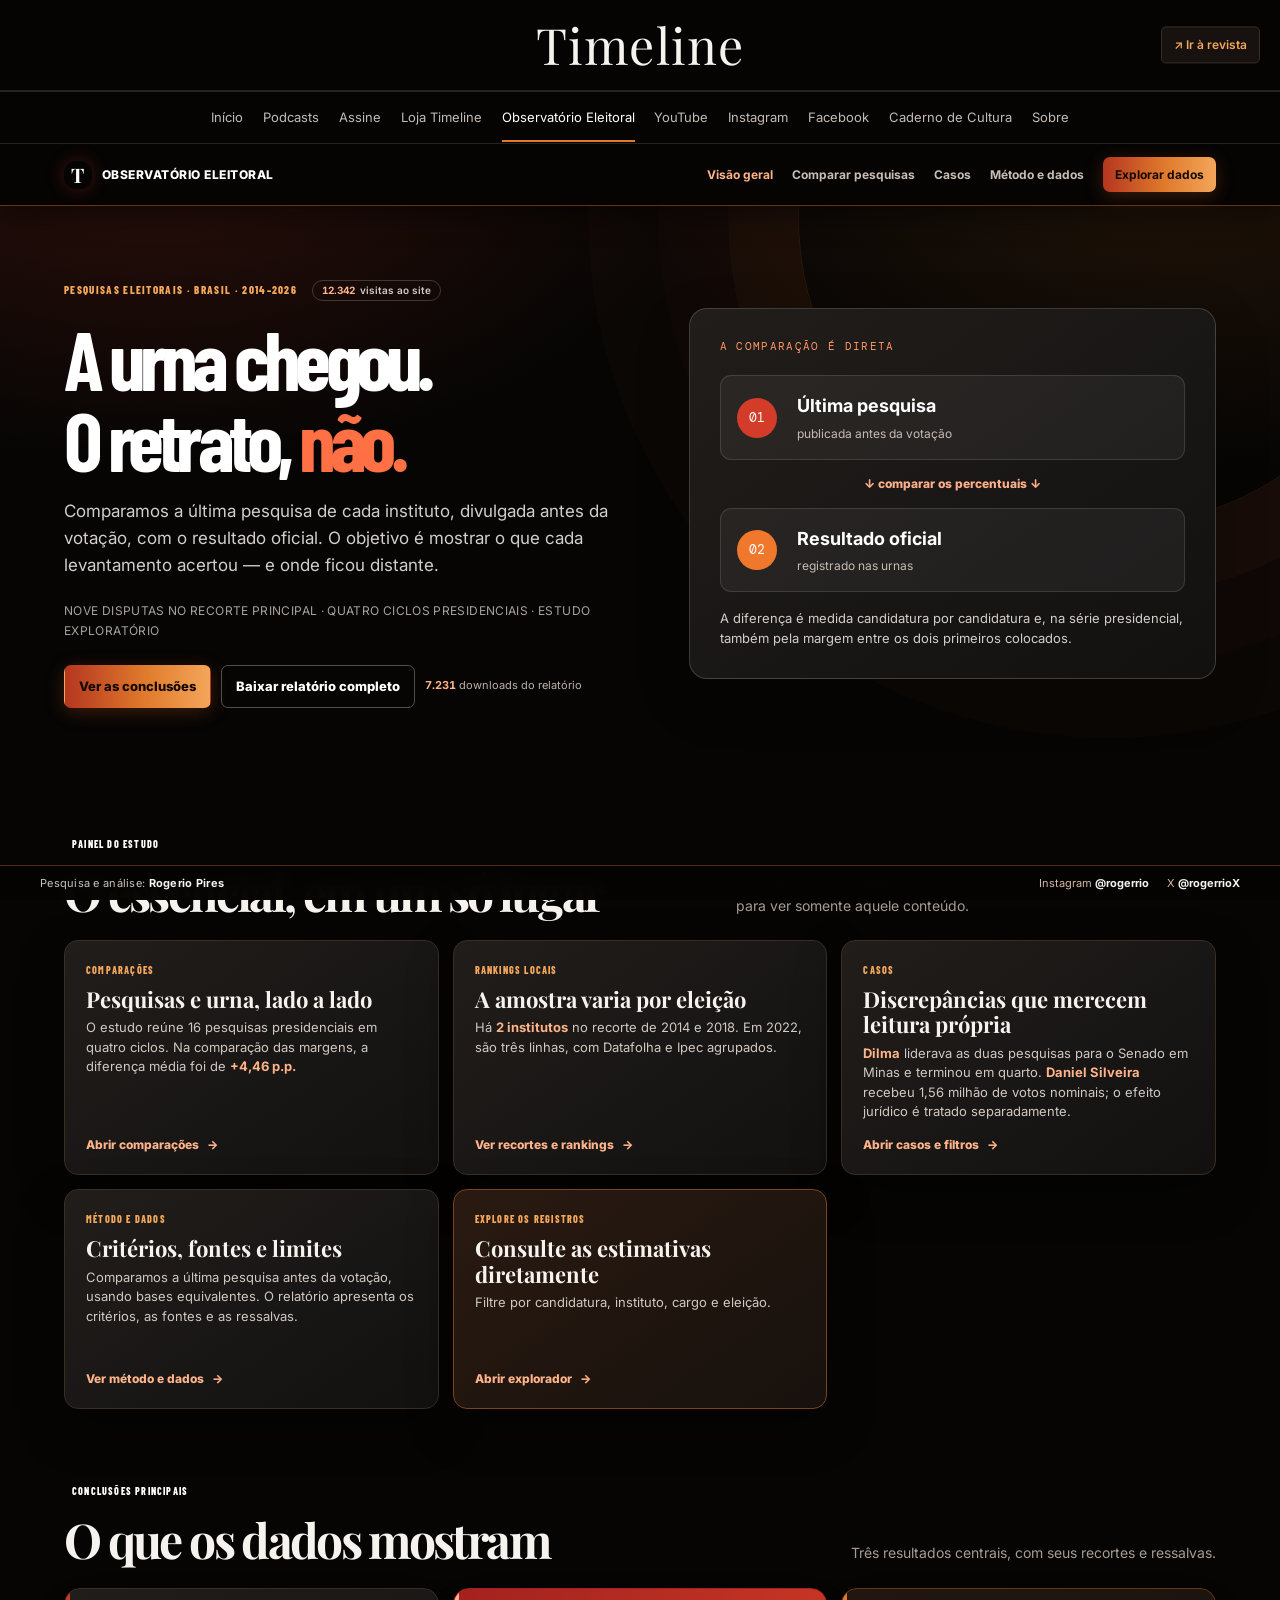
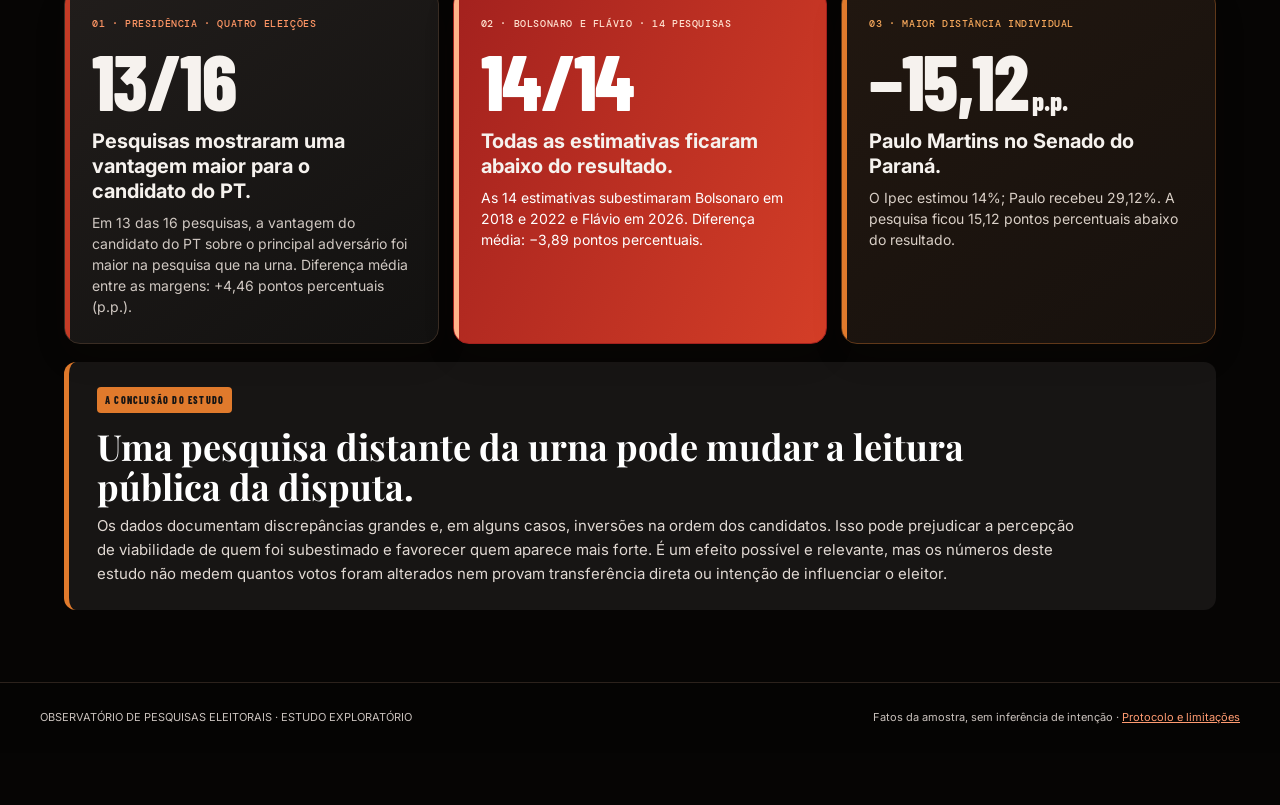
==== docs/index.html @ 10360b6a "Remove case filters and simplify section navigation" ====
<!doctype html>
<html lang="pt-BR">
<head>
<meta charset="utf-8">
<meta name="viewport" content="width=device-width,initial-scale=1">
<meta name="theme-color" content="#111111">
<meta name="description" content="Pesquisas eleitorais comparadas ao resultado das urnas. Análise de erros, diferenças e casos no Brasil, de 2014 a 2026.">
<meta property="og:type" content="website">
<meta property="og:locale" content="pt_BR">
<meta property="og:site_name" content="Revista Timeline · Observatório Eleitoral">
<meta property="og:title" content="Pesquisas &amp; Urnas | Observatório Eleitoral">
<meta property="og:description" content="A urna chegou. O retrato, não. Veja como as pesquisas eleitorais se compararam ao resultado oficial no Brasil.">
<meta property="og:url" content="https://observatorio.revistatimeline.com/?share=timeline20261010">
<meta property="og:image" content="https://observatorio.revistatimeline.com/og-image.png?v=3">
<meta property="og:image:secure_url" content="https://observatorio.revistatimeline.com/og-image.png?v=3">
<meta property="og:image:type" content="image/png">
<meta property="og:image:width" content="1200">
<meta property="og:image:height" content="630">
<meta property="og:image:alt" content="Cartão editorial do Observatório Eleitoral: A urna chegou. O retrato, não. Ilustração de uma urna e gráficos em tons escuros, vermelhos e laranja.">
<meta name="twitter:card" content="summary_large_image">
<meta name="twitter:title" content="Pesquisas &amp; Urnas | Observatório Eleitoral">
<meta name="twitter:description" content="A urna chegou. O retrato, não. Pesquisas eleitorais comparadas ao resultado oficial.">
<meta name="twitter:image" content="https://observatorio.revistatimeline.com/og-image.svg">
<title>Pesquisas & Urnas | Observatório Eleitoral</title>
<link rel="stylesheet" href="site.css?v=filtros-mobile-20261010">
<style>
.nav .nav-tab{appearance:none;border:0;background:transparent;color:#c9bdb4;padding:8px 0;font:700 12px/1.3 Inter,Arial,sans-serif;white-space:nowrap;cursor:pointer}
.nav .nav-tab:hover,.nav .nav-tab:focus-visible,.nav .nav-tab[aria-pressed="true"]{color:#ffb389}
.nav .nav-cta{white-space:nowrap}
.section[hidden],.hero[hidden]{display:none!important}
.overview-grid{display:grid;grid-template-columns:repeat(3,minmax(0,1fr));gap:14px}
.overview-card{display:flex;flex-direction:column;align-items:flex-start;min-height:220px;padding:21px;background:linear-gradient(145deg,#211d1b,#121110);border:1px solid #3a2d24;border-radius:14px;box-shadow:var(--shadow)}
.overview-card h3{margin:9px 0 6px;font:700 22px/1.15 "Playfair Display",Georgia,serif}
.overview-card p{margin:0 0 15px;color:#d0c8c2;font-size:13px;line-height:1.5}
.overview-card p b{color:#ffb389}
.overview-link{display:inline-flex;align-items:center;gap:8px;margin-top:auto;padding:0;border:0;background:none;color:#ffb389;text-decoration:none;font:800 12px/1.4 Inter,Arial,sans-serif;cursor:pointer}
.overview-link:hover,.overview-link:focus-visible{color:#fff;text-decoration:underline}
.overview-card--explorer{border-color:#7c4221;background:linear-gradient(145deg,#2a1a11,#17110d)}
@media(max-width:850px){.overview-grid{grid-template-columns:repeat(2,minmax(0,1fr))}}
@media(max-width:600px){.overview-grid{grid-template-columns:1fr}.overview-card{min-height:0}.nav{max-width:76vw}.nav .nav-tab{font-size:10px}}
</style>
</head>
<body>

<header class="timeline-sitebar" aria-label="Cabeçalho da Revista Timeline">
  <div class="timeline-sitebar__masthead">
    <a class="timeline-sitebar__brand" href="https://www.revistatimeline.com/" aria-label="Revista Timeline, página inicial">Timeline</a>
    <div class="timeline-sitebar__tools">
      <a class="timeline-sitebar__return" href="https://www.revistatimeline.com/" aria-label="Ir ao site da Revista Timeline">↗ Ir à revista</a>
    </div>
  </div>
  <div class="timeline-sitebar__navigation">
    <nav class="timeline-sitebar__links" aria-label="Menu principal da Revista Timeline">
      <a href="https://www.revistatimeline.com/">Início</a>
      <a href="https://www.revistatimeline.com/podcast">Podcasts</a>
      <a href="https://lp.revistatimeline.com/">Assine</a>
      <a href="https://loja.revistatimeline.com/">Loja Timeline</a>
      <a href="https://observatorio.revistatimeline.com/" aria-current="page">Observatório Eleitoral</a>
      <a href="https://www.youtube.com/@conversatimeline" target="_blank" rel="noopener noreferrer">YouTube</a>
      <a href="https://www.instagram.com/_revistatimeline/" target="_blank" rel="noopener noreferrer">Instagram</a>
      <a href="https://www.facebook.com/profile.php?id=61572807617119" target="_blank" rel="noopener noreferrer">Facebook</a>
      <a href="https://www.revistatimeline.com/s/caderno-de-cultura">Caderno de Cultura</a>
      <a href="https://www.revistatimeline.com/about">Sobre</a>
    </nav>
  </div>
</header>

<header class="top"><div class="topin"><a class="brand" href="index.html" style="color:white;text-decoration:none"><span class="brandmark">O</span> OBSERVATÓRIO ELEITORAL</a><nav class="nav" aria-label="Áreas do Observatório"><button class="nav-tab" type="button" data-view-target="overview" aria-pressed="true">Visão geral</button><button class="nav-tab" type="button" data-view-target="comparison" aria-pressed="false">Comparar pesquisas</button><button class="nav-tab" type="button" data-view-target="cases" aria-pressed="false">Casos</button><button class="nav-tab" type="button" data-view-target="method" aria-pressed="false">Método e dados</button><a class="nav-cta" href="explorador.html">Explorar dados</a></nav></div></header>
<section class="hero"><div class="hero-in"><div><div class="eyebrow">Pesquisas eleitorais · Brasil · 2014–2026 <span class="team-visits"><b data-live-counter="visits">12.342</b> visitas ao site</span></div><h1>A urna chegou.<br>O retrato, <em>não.</em></h1><p class="hero-copy">Comparamos a última pesquisa de cada instituto, divulgada antes da votação, com o resultado oficial. O objetivo é mostrar o que cada levantamento acertou — e onde ficou distante.</p><p class="hero-meta">NOVE DISPUTAS NO RECORTE PRINCIPAL · QUATRO CICLOS PRESIDENCIAIS · ESTUDO EXPLORATÓRIO</p><div class="hero-actions"><a class="btn primary" href="#conclusoes">Ver as conclusões</a><a class="btn" href="relatorio-final.pdf?v=e50d43aa" download>Baixar relatório completo</a><span class="team-downloads"><b data-live-counter="downloads">7.231</b> downloads do relatório</span></div></div><aside class="hero-flow" aria-label="O que o estudo compara"><div class="flow-title">A comparação é direta</div><div class="flow-step"><span>01</span><div><b>Última pesquisa</b><small>publicada antes da votação</small></div></div><div class="flow-connector">↓ comparar os percentuais ↓</div><div class="flow-step result"><span>02</span><div><b>Resultado oficial</b><small>registrado nas urnas</small></div></div><p>A diferença é medida candidatura por candidatura e, na série presidencial, também pela margem entre os dois primeiros colocados.</p></aside></div></section>

<main class="wrap">
<section class="section overview-snapshot" id="overview-snapshot">
<div class="section-head"><div><span class="section-number">Painel do estudo</span><h2>O essencial, em um só lugar</h2></div><p>Um resumo dos achados e dos outros blocos. Escolha uma área no menu para ver somente aquele conteúdo.</p></div>
<div class="overview-grid">
<article class="overview-card"><span class="case-label">Comparações</span><h3>Pesquisas e urna, lado a lado</h3><p>O estudo reúne 16 pesquisas presidenciais em quatro ciclos. Na comparação das margens, a diferença média foi de <b>+4,46 p.p.</b></p><button class="overview-link" type="button" data-view-target="comparison">Abrir comparações <span aria-hidden="true">→</span></button></article>
<article class="overview-card"><span class="case-label">Rankings locais</span><h3>A amostra varia por eleição</h3><p>Há <b>2 institutos</b> no recorte de 2014 e 2018. Em 2022, são três linhas, com Datafolha e Ipec agrupados.</p><button class="overview-link" type="button" data-view-target="comparison">Ver recortes e rankings <span aria-hidden="true">→</span></button></article>
<article class="overview-card"><span class="case-label">Casos</span><h3>Discrepâncias que merecem leitura própria</h3><p><b>Dilma</b> liderava as duas pesquisas para o Senado em Minas e terminou em quarto. <b>Daniel Silveira</b> recebeu 1,56 milhão de votos nominais; o efeito jurídico é tratado separadamente.</p><button class="overview-link" type="button" data-view-target="cases">Abrir casos e filtros <span aria-hidden="true">→</span></button></article>
<article class="overview-card"><span class="case-label">Método e dados</span><h3>Critérios, fontes e limites</h3><p>Comparamos a última pesquisa antes da votação, usando bases equivalentes. O relatório apresenta os critérios, as fontes e as ressalvas.</p><button class="overview-link" type="button" data-view-target="method">Ver método e dados <span aria-hidden="true">→</span></button></article>
<article class="overview-card overview-card--explorer"><span class="case-label">Explore os registros</span><h3>Consulte as estimativas diretamente</h3><p>Filtre por candidatura, instituto, cargo e eleição.</p><a class="overview-link" href="explorador.html">Abrir explorador <span aria-hidden="true">→</span></a></article>
</div></section>
<section class="section" id="conclusoes"><div class="section-head"><div><span class="section-number">Conclusões principais</span><h2 id="conclusoes-titulo">O que os dados mostram</h2></div><p>Três resultados centrais, com seus recortes e ressalvas.</p></div>
<div class="claim-grid results-grid"><article class="claim dark"><span class="tag">01 · Presidência · quatro eleições</span><div class="stat">13/16</div><h3>Pesquisas mostraram uma vantagem maior para o candidato do PT.</h3><p>Em 13 das 16 pesquisas, a vantagem do candidato do PT sobre o principal adversário foi maior na pesquisa que na urna. Diferença média entre as margens: +4,46 pontos percentuais (p.p.).</p></article><article class="claim red"><span class="tag">02 · Bolsonaro e Flávio · 14 pesquisas</span><div class="stat">14/14</div><h3>Todas as estimativas ficaram abaixo do resultado.</h3><p>As 14 estimativas subestimaram Bolsonaro em 2018 e 2022 e Flávio em 2026. Diferença média: −3,89 pontos percentuais.</p></article><article class="claim orange"><span class="tag">03 · Maior distância individual</span><div class="stat">−15,12<span class="unit"> p.p.</span></div><h3>Paulo Martins no Senado do Paraná.</h3><p>O Ipec estimou 14%; Paulo recebeu 29,12%. A pesquisa ficou 15,12 pontos percentuais abaixo do resultado.</p></article></div><div class="conclusion-brief"><span class="section-number">A conclusão do estudo</span><h3>Uma pesquisa distante da urna pode mudar a leitura pública da disputa.</h3><p>Os dados documentam discrepâncias grandes e, em alguns casos, inversões na ordem dos candidatos. Isso pode prejudicar a percepção de viabilidade de quem foi subestimado e favorecer quem aparece mais forte. É um efeito possível e relevante, mas os números deste estudo não medem quantos votos foram alterados nem provam transferência direta ou intenção de influenciar o eleitor.</p></div></section>

<section class="section" id="comparar"><div class="section-head"><div><span class="section-number">01 · Comparar pesquisas · Presidência</span><h2>O erro na margem teve direção.</h2></div><p>Para cada instituto, comparamos a margem prevista entre os dois candidatos mais votados na eleição com a margem oficial. Resultado positivo: a pesquisa mostrou uma vantagem maior para o candidato do PT — ou uma desvantagem menor — do que a urna registrou.</p></div><p class="lead-note">Cada observação é uma pesquisa de um instituto comparada ao resultado oficial. Na série presidencial, medimos a margem entre os dois candidatos que terminaram em primeiro e segundo lugar. São 16 pesquisas em quatro eleições — não 16 eleições. O cálculo não resume o desempenho para os demais candidatos.</p>
<div class="chart-grid"><article class="panel"><h3>Erro da margem por instituto</h3><p>13 barras à direita de zero: margem mais favorável ao PT. Três à esquerda: mais favorável ao adversário.</p><div class="chart-controls" role="group" aria-label="Filtrar gráfico presidencial por eleição"><button class="chip" data-cycle="all" aria-pressed="true">Todos os ciclos</button><button class="chip" data-cycle="2014" aria-pressed="false">2014</button><button class="chip" data-cycle="2018" aria-pressed="false">2018</button><button class="chip" data-cycle="2022" aria-pressed="false">2022</button><button class="chip" data-cycle="2026" aria-pressed="false">2026</button></div><div id="margin-chart" class="margin-chart" role="img" aria-label="Erro da margem presidencial por instituto, em pontos percentuais"></div><div class="chart-legend"><span><i class="legend-dot"></i> margem mais favorável ao PT que a urna</span><span><i class="legend-dot orange"></i> margem mais favorável ao adversário</span></div><p class="chart-foot">Média geral: +4,46 p.p. · 13 casos pró-PT: +5,74 p.p. · 3 casos pró-adversário: −1,10 p.p. Fonte: tabela presidencial do relatório.</p></article>
<article class="panel dark"><span class="case-label">A outra medida · erro do principal adversário</span><h3 style="font-size:27px;margin-top:8px">A subestimação aparece nos quatro ciclos.</h3><p>O valor negativo indica que a estimativa ficou abaixo do resultado. A série inclui Aécio em 2014, Bolsonaro em 2018 e 2022 e Flávio em 2026.</p><div class="cycle-bars"><div class="cycle"><span>2014</span><div class="cycle-track"><div class="cycle-fill" style="--w:100%"></div></div><b>−7,05</b></div><div class="cycle"><span>2018</span><div class="cycle-track"><div class="cycle-fill" style="--w:78%"></div></div><b>−5,53</b></div><div class="cycle"><span>2022</span><div class="cycle-track"><div class="cycle-fill" style="--w:74%"></div></div><b>−5,18</b></div><div class="cycle"><span>2026</span><div class="cycle-track"><div class="cycle-fill" style="--w:40%"></div></div><b>−2,83</b></div></div><p class="chart-foot">16/16 estimativas abaixo da urna · média −4,28 p.p. Para Bolsonaro e Flávio, isoladamente: 14/14 · média −3,89 p.p.</p></article></div>

<div class="two-col" style="margin-top:16px"><article class="panel"><span class="case-label">Instituto · quatro ciclos</span><h3>Datafolha teve a maior subestimação do adversário em 4 de 4 ciclos.</h3><p>Comparação dentro de cada eleição. Não é uma classificação geral de precisão.</p><div class="cycle-bars"><div class="cycle"><span>2014</span><div class="cycle-track"><div class="cycle-fill" style="--w:100%"></div></div><b>−7,55</b></div><div class="cycle"><span>2018</span><div class="cycle-track"><div class="cycle-fill" style="--w:80%"></div></div><b>−6,03</b></div><div class="cycle"><span>2022</span><div class="cycle-track"><div class="cycle-fill" style="--w:95%"></div></div><b>−7,20</b></div><div class="cycle"><span>2026</span><div class="cycle-track"><div class="cycle-fill" style="--w:67%"></div></div><b>−5,03</b></div></div><p class="chart-foot">Erro médio do Datafolha: −6,45 p.p. nos quatro ciclos documentados.</p></article><article class="panel"><span class="case-label">O que a média esconde</span><h3>O erro médio do PT ficou perto de zero. Isso não significa ausência de padrão.</h3><p>Foram +0,18 p.p. em 16 estimativas, mas os sinais variaram por ciclo: em 2014, pesquisas superestimaram Dilma; em 2018, subestimaram Haddad; em 2022 superestimaram Lula; em 2026 houve erros nos dois sentidos.</p><div class="callout"><b>Leitura correta:</b> média próxima de zero pode esconder erros opostos que se anulam. Por isso, o site mostra direção e magnitude por ciclo e instituto.</div></article></div></section>

<section class="section" id="rankings"><div class="section-head"><div><span class="section-number">02 · Comparações locais</span><h2>Rankings por disputa</h2></div><p>Leia os resultados dentro de cada eleição, com o tamanho e os limites de cada amostra à vista.</p></div><div class="rank-definition"><strong>Como ler os números</strong><p><b>MAE</b> é a sigla em inglês para “erro absoluto médio”: a média das distâncias entre o percentual estimado e o resultado, sem considerar se ficou acima ou abaixo. <b>p.p.</b> significa pontos percentuais: de 40% para 45% são 5 p.p. Quanto menor o MAE, mais perto da urna ficaram, em média, as estimativas dos candidatos indicados.<br><br><b>Limite da amostra:</b> os quadros mostram 2 institutos em 2014 e 2018. Em 2022, aparecem 3 linhas, mas uma agrupa Datafolha e Ipec. O recorte não necessariamente inclui todos os institutos que publicaram pesquisas. Por isso, os valores ficam lado a lado, sem declarar um instituto como o mais preciso da eleição.</p></div><div class="claim-grid"><article class="panel"><span class="case-label">Presidência · 2014</span><h3>Resultados do recorte · 2 institutos</h3><div class="ranking partial"><div class="rankline"><b>Datafolha</b><span class="track"><span class="fill" style="--w:91%"></span></span><span class="val">4,980</span></div><div class="rankline"><b>Ibope</b><span class="track"><span class="fill" style="--w:100%"></span></span><span class="val">5,480</span></div></div><p class="rank-note">Erro absoluto médio dos percentuais dos dois candidatos mais votados · p.p.</p></article><article class="panel"><span class="case-label">Presidência · 2018</span><h3>Resultados do recorte · 2 institutos</h3><div class="ranking partial"><div class="rankline"><b>Datafolha</b><span class="track"><span class="fill" style="--w:100%"></span></span><span class="val">5,155</span></div><div class="rankline"><b>Ibope</b><span class="track"><span class="fill" style="--w:90%"></span></span><span class="val">4,655</span></div></div><p class="rank-note">Erro absoluto médio dos percentuais dos dois candidatos mais votados · p.p.</p></article><article class="panel"><span class="case-label">Presidência · 2022</span><h3>Resultados do recorte · 3 linhas exibidas*</h3><div class="ranking partial"><div class="rankline"><b>AtlasIntel</b><span class="track"><span class="fill" style="--w:45%"></span></span><span class="val">1,985</span></div><div class="rankline"><b>Datafolha / Ipec</b><span class="track"><span class="fill" style="--w:100%"></span></span><span class="val">4,385</span></div><div class="rankline"><b>Quaest</b><span class="track"><span class="fill" style="--w:66%"></span></span><span class="val">2,885</span></div></div><p class="rank-note">Erro absoluto médio dos percentuais dos dois candidatos mais votados · p.p.</p></article><article class="panel"><span class="case-label">Presidência · 2026</span><h3>Menor erro absoluto médio: Palver e Gerp</h3><div class="ranking"><div class="rankline"><span class="pos">1</span><b>Palver / Gerp</b><span class="track"><span class="fill" style="--w:29%"></span></span><span class="val">1,095</span></div><div class="rankline"><span class="pos">3</span><b>Quaest</b><span class="track"><span class="fill" style="--w:38%"></span></span><span class="val">1,435</span></div><div class="rankline"><span class="pos">4</span><b>PoderData/Aya</b><span class="track"><span class="fill" style="--w:55%"></span></span><span class="val">2,095</span></div><div class="rankline"><span class="pos">5</span><b>AtlasIntel/Bloomberg</b><span class="track"><span class="fill" style="--w:63%"></span></span><span class="val">2,385</span></div><div class="rankline"><span class="pos">6</span><b>Datafolha</b><span class="track"><span class="fill" style="--w:69%"></span></span><span class="val">2,595</span></div><div class="rankline"><span class="pos">7</span><b>Futura</b><span class="track"><span class="fill" style="--w:83%"></span></span><span class="val">3,145</span></div><div class="rankline"><span class="pos">8</span><b>CNT/MDA</b><span class="track"><span class="fill" style="--w:100%"></span></span><span class="val">3,785</span></div></div><p class="rank-note">Palver e Gerp empatam no 1º lugar · comparação parcial dos percentuais de Lula e Flávio.</p></article><article class="panel"><span class="case-label">Senado · Paraná · 2022 · 10 nomes</span><h3>Veritá mais próximo; Ipec mais distante.</h3><div class="ranking"><div class="rankline"><span class="pos">1</span><b>Veritá</b><span class="track"><span class="fill" style="--w:34%"></span></span><span class="val">1,506</span></div><div class="rankline"><span class="pos">2</span><b>Ipec</b><span class="track"><span class="fill" style="--w:100%"></span></span><span class="val">4,403</span></div></div><p class="rank-note">Erro absoluto médio nas dez candidaturas · p.p.</p></article><article class="panel"><span class="case-label">Governo RJ · 2026 · candidatos Paes e Ruas</span><h3>Veritá mais próximo neste recorte.</h3><div class="ranking"><div class="rankline"><span class="pos">1</span><b>Veritá</b><span class="track"><span class="fill" style="--w:27%"></span></span><span class="val">2,655</span></div><div class="rankline"><span class="pos">2</span><b>Datafolha</b><span class="track"><span class="fill" style="--w:72%"></span></span><span class="val">7,255</span></div><div class="rankline"><span class="pos">3</span><b>AtlasIntel</b><span class="track"><span class="fill" style="--w:77%"></span></span><span class="val">7,655</span></div><div class="rankline"><span class="pos">4</span><b>Quaest / Gerp</b><span class="track"><span class="fill" style="--w:78%"></span></span><span class="val">7,755</span></div><div class="rankline"><span class="pos">6</span><b>Prefab</b><span class="track"><span class="fill" style="--w:82%"></span></span><span class="val">8,155</span></div><div class="rankline"><span class="pos">7</span><b>Paraná Pesquisas</b><span class="track"><span class="fill" style="--w:100%"></span></span><span class="val">10,005</span></div></div><p class="rank-note">Erros médios absolutos, em p.p. · totalização provisória na data de corte.</p></article></div><div class="guardrail"><strong>Sem pódio nacional.</strong><p>O erro médio dos percentuais de dois candidatos na Presidência não pode ser comparado diretamente ao cálculo feito para três candidatos numa prefeitura ou dez no Senado. Os extremos mudam conforme o cargo e a disputa; uma única pesquisa no Governo do Paraná não forma ranking.</p></div></section>


<section class="section" id="casos"><div class="section-head"><div><span class="section-number">03 · Casos em destaque</span><h2>Onde a pesquisa desenhou outra disputa.</h2></div><p>Casos destacados por tamanho do erro ou por divergência na ordem dos candidatos. As comparações permanecem locais a cada disputa.</p></div>
<div class="case-grid"><article class="case-card dark"><span class="case-label">Senado · Paraná · 2022</span><h3>O Ipec colocou Álvaro Dias na frente. A urna colocou Sergio Moro.</h3><p>Estimativas de votos válidos comparadas ao resultado oficial. A diferença de Paulo Martins é a maior subestimação individual destacada na amostra.</p><div class="duel"><div class="duel-row"><span class="duel-name">Álvaro Dias</span><span class="duel-val"><small>Ipec 41%</small><span class="duel-track"><span class="duel-fill" style="--w:91%"></span></span></span><span class="duel-val"><small>Urna 23,94%</small><span class="duel-track"><span class="duel-fill orange" style="--w:53%"></span></span></span></div><div class="duel-row"><span class="duel-name">Sergio Moro</span><span class="duel-val"><small>Ipec 35%</small><span class="duel-track"><span class="duel-fill" style="--w:78%"></span></span></span><span class="duel-val"><small>Urna 33,50%</small><span class="duel-track"><span class="duel-fill orange" style="--w:74%"></span></span></span></div><div class="duel-row"><span class="duel-name">Paulo Martins</span><span class="duel-val"><small>Ipec 14%</small><span class="duel-track"><span class="duel-fill" style="--w:31%"></span></span></span><span class="duel-val"><small>Urna 29,12%</small><span class="duel-track"><span class="duel-fill orange" style="--w:65%"></span></span></span></div></div><p><b>Ipec:</b> erro médio absoluto de 4,403 p.p. nas dez candidaturas. <b>Veritá:</b> 1,506 p.p. Neste caso completo, a distância média do Ipec foi 2,92 vezes a do Veritá.</p></article>
<article class="case-card"><span class="case-label">Governo · Rio de Janeiro · 2026 · provisório</span><h3>Seis de sete pesquisas comparáveis puseram Paes à frente. A totalização consultada mostrou Ruas 6,51 p.p. à frente.</h3><p>Nas sete pesquisas diretas, Paes foi superestimado em média 3,87 p.p.; Ruas foi subestimado em 10,77 p.p.</p><div class="claim-grid" style="grid-template-columns:1fr 1fr;gap:8px;margin:14px 0"><div class="claim" style="box-shadow:none;padding:12px"><div class="stat" style="font-size:32px">6/7</div><p>Paes numericamente à frente</p></div><div class="claim orange" style="box-shadow:none;padding:12px"><div class="stat" style="font-size:32px">+6,51</div><p>Ruas sobre Paes na totalização</p></div></div><div class="result-line orange"><span>Douglas Ruas</span><span class="rbar"><span class="rfill" style="--w:89%"></span></span><b>49,27%</b></div><div class="result-line"><span>Eduardo Paes</span><span class="rbar"><span class="rfill" style="--w:78%"></span></span><b>42,76%</b></div><p class="chart-foot">Corte em 7/10/2026. Anthony Garotinho tinha votos sub judice; o resultado e a conclusão são provisórios. O Veritá foi o único a colocar Ruas à frente, por 1,2 p.p., diferença dentro da margem declarada de ±2,5 p.p.</p></article>
<article class="case-card"><span class="case-label">Governo · Paraná · 2022</span><h3>O Ipec reduziu em 10,41 p.p. a vantagem de Ratinho Junior.</h3><p>A pesquisa estimou Ratinho em 62% e Requião em 29%. A urna registrou 69,64% e 26,23%. O erro do par foi 5,205 p.p.</p><div class="duel"><div class="duel-row"><span class="duel-name">Ratinho Jr.</span><span class="duel-val"><small>Ipec 62%</small><span class="duel-track"><span class="duel-fill" style="--w:89%"></span></span></span><span class="duel-val"><small>Urna 69,64%</small><span class="duel-track"><span class="duel-fill orange" style="--w:100%"></span></span></span></div><div class="duel-row"><span class="duel-name">Requião</span><span class="duel-val"><small>Ipec 29%</small><span class="duel-track"><span class="duel-fill" style="--w:42%"></span></span></span><span class="duel-val"><small>Urna 26,23%</small><span class="duel-track"><span class="duel-fill orange" style="--w:38%"></span></span></span></div></div><p class="chart-foot">Erro de Ratinho: −7,64 p.p. · erro de Requião: +2,77 p.p. · margem declarada: ±3 p.p.</p></article>
<article class="case-card"><span class="case-label">Prefeituras · São Paulo e Rio · 2024</span><h3>Quaest foi a mais próxima do trio nas duas capitais.</h3><p>A distância média considera os erros das três candidaturas mais votadas em cada disputa. A amostra tem apenas duas cidades e não cria um ranking nacional.</p><div class="result-line"><span>SP · Quaest</span><span class="rbar"><span class="rfill" style="--w:18%"></span></span><b>0,897</b></div><div class="result-line"><span>SP · Datafolha</span><span class="rbar"><span class="rfill" style="--w:39%"></span></span><b>1,897</b></div><div class="result-line orange"><span>SP · AtlasIntel</span><span class="rbar"><span class="rfill" style="--w:100%"></span></span><b>4,857</b></div><div class="spacer"></div><div class="result-line"><span>Rio · Quaest</span><span class="rbar"><span class="rfill" style="--w:29%"></span></span><b>1,380</b></div><div class="result-line"><span>Rio · Datafolha</span><span class="rbar"><span class="rfill" style="--w:72%"></span></span><b>3,380</b></div><div class="result-line orange"><span>Rio · AtlasIntel</span><span class="rbar"><span class="rfill" style="--w:100%"></span></span><b>4,687</b></div><p class="chart-foot">Valores em p.p. Quanto menor o erro médio absoluto, mais próximas ficaram as estimativas, neste recorte e conjunto de candidatos.</p></article></div></section>

<section class="section" id="casos-especiais"><div class="section-head"><div><span class="section-number">04 · Casos especiais</span><h2>O que a pesquisa deixou de mostrar</h2></div><p>Casos que merecem leitura própria, sem misturá-los às médias e aos rankings gerais.</p></div>
<p class="lead-note">Oito casos que merecem leitura própria, fora das médias e dos rankings gerais. A discrepância é observável; seu efeito sobre o resultado exige análise específica.</p>
<div class="case-groups"><div class="case-group"><h3>Governo e prefeituras</h3><div class="case-grid" id="government-cases"></div></div><div class="case-group"><h3>Senado</h3><div class="case-grid" id="senate-cases"></div></div></div><div class="case-grid" id="special-case-source">
<article class="case-card dark"><span class="case-label">Governo · Minas Gerais · 2018</span><h3>Zema saiu de terceiro lugar nas pesquisas para primeiro na urna.</h3><p>Na véspera, o Datafolha estimou Zema em <b>24%</b> dos votos válidos, atrás de Anastasia e Pimentel. Ele terminou o primeiro turno com <b>42,73%</b>, em primeiro lugar. Diferença: <b>+18,73 p.p.</b></p><p class="chart-foot">Fontes: <a href="https://www1.folha.uol.com.br/poder/2018/10/anastasia-tem-40-dos-votos-validos-pimentel-29-e-zema-24-em-mg-diz-datafolha.shtml" target="_blank" rel="noopener noreferrer">Datafolha, última pesquisa</a> · <a href="https://www.tre-mg.jus.br/eleicoes/eleicoes-2018/relatorio-1o-turno-eleicoes-2018" target="_blank" rel="noopener noreferrer">TRE-MG, resultado</a>.</p></article>
<article class="case-card"><span class="case-label">Governo · Rio de Janeiro · 2018</span><h3>Witzel apareceu com 12% no Ibope e terminou com 41,28%.</h3><p>O resultado colocou Witzel em primeiro no turno, à frente de Eduardo Paes, que liderava as pesquisas. É um alerta de forte mudança entre o retrato divulgado e a urna.</p><p class="chart-foot">A matéria contemporânea que recupera o número do Ibope não permite confirmar aqui que os 12% e o resultado oficial usem exatamente a mesma base. Por isso, o caso fica fora do cálculo de erro. Fontes: <a href="https://www.folha1.com.br/_conteudo/2018/10/politica/1239686-folha-1-nas-eleicoes-2018-acompanhe-a-apuracao-no-rio-de-janeiro-em-tempo-real.html" target="_blank" rel="noopener noreferrer">Folha1, apuração e pesquisas</a> · <a href="https://www.tse.jus.br/comunicacao/noticias/2018/Outubro/no-rio-de-janeiro-disputa-pelo-governo-do-estado-sera-decidida-em-2o-turno" target="_blank" rel="noopener noreferrer">TSE, resultado</a>.</p></article>
<article class="case-card"><span class="case-label">Senado · São Paulo · 2022</span><h3>Marcos Pontes virou a disputa e venceu França.</h3><p>Na véspera, o Datafolha apontava <b>França 45%</b> e <b>Pontes 31%</b>. A urna registrou <b>Pontes 49,68%</b> e <b>França 36,27%</b>. Pontes ficou <b>18,68 p.p.</b> acima da estimativa e o primeiro lugar previsto se inverteu.</p><p class="chart-foot">Fontes: <a href="https://www1.folha.uol.com.br/poder/2022/10/datafolha-franca-tem-45-dos-votos-validos-na-disputa-ao-senado-por-sp-marcos-pontes-31.shtml" target="_blank" rel="noopener noreferrer">Datafolha</a> · <a href="https://noticias.uol.com.br/eleicoes/2022/10/02/ex-ministro-de-bolsonaro-astronauta-marcos-pontes-se-elege-senador-de-sp.amp.htm" target="_blank" rel="noopener noreferrer">resultado da urna</a>.</p></article>
<article class="case-card"><span class="case-label">Governo · Rio de Janeiro · 2022</span><h3>Castro venceu no primeiro turno, embora a última pesquisa previsse segundo.</h3><p>O Datafolha estimou <b>Castro 44%</b> e <b>Freixo 35%</b>. A urna deu <b>58,67%</b> a Castro e <b>27,38%</b> a Freixo. Castro ficou <b>14,67 p.p.</b> acima da estimativa.</p><p class="chart-foot">Percentuais de votos válidos. Fontes: <a href="https://datafolha.folha.uol.com.br/amp/eleicoes/2022/10/na-vespera-da-votacao-castro-tem-44-e-lidera-no-rio.shtml" target="_blank" rel="noopener noreferrer">Datafolha</a> · <a href="https://noticias.uol.com.br/eleicoes/2022/10/02/claudio-castro-e-reeleito-governador-do-rio-de-janeiro.htm" target="_blank" rel="noopener noreferrer">resultado da urna</a>.</p></article>
<article class="case-card"><span class="case-label">Governo · São Paulo · 2022</span><h3>Datafolha colocou Haddad à frente; Tarcísio terminou em primeiro.</h3><p>Na véspera, a estimativa era <b>Haddad 39%</b>, <b>Tarcísio 31%</b> e Rodrigo 23%. A urna registrou <b>Tarcísio 42,32%</b>, Haddad 35,70% e Rodrigo 18,40%. Tarcísio ficou <b>11,32 p.p.</b> acima da estimativa.</p><p class="chart-foot">Percentuais de votos válidos. Fontes: <a href="https://www1.folha.uol.com.br/poder/2022/10/datafolha-haddad-tem-39-dos-votos-validos-em-sp-tarcisio-marca-31.shtml" target="_blank" rel="noopener noreferrer">Datafolha</a> · <a href="https://www1.folha.uol.com.br/poder/2022/10/tarcisio-de-freitas-e-eleito-governador-de-sao-paulo-projeta-datafolha.shtml" target="_blank" rel="noopener noreferrer">resultado da urna</a>.</p></article>
<article class="case-card dark"><span class="case-label">Senado · Minas Gerais · 2018 · duas vagas</span><h3>Dilma liderava as duas pesquisas e terminou em quarto lugar.</h3><p>Na véspera, o Datafolha estimou Dilma em <b>23%</b> e o Ibope em <b>20%</b>. Ela terminou em quarto, com cerca de <b>15,2%</b>; as vagas ficaram com Rodrigo Pacheco e Carlos Viana.</p><p class="chart-foot"><b>Ressalva:</b> eram duas vagas e o eleitor podia escolher dois nomes. Mantemos o caso como discrepância de posição, fora do MAE, até validar a equivalência exata entre a pergunta e o denominador da urna. Fontes: <a href="https://noticias.uol.com.br/politica/eleicoes/2018/noticias/2018/10/06/datafolha-ibope-senado-mg-minas-gerais-dilma-rousseff.amp.htm" target="_blank" rel="noopener noreferrer">Datafolha e Ibope</a> · <a href="https://www1.folha.uol.com.br/poder/2018/10/dilma-termina-em-4o-lugar-e-fica-fora-do-senado-em-minas.shtml" target="_blank" rel="noopener noreferrer">resultado e colocação</a>.</p></article>
<article class="case-card"><span class="case-label">Senado · Rio de Janeiro · 2022 · Daniel Silveira</span><h3>A pesquisa registrou 10%; a apuração contabilizou mais de 1,56 milhão de votos nominais.</h3><p>O Datafolha apontava Daniel Silveira com <b>10% dos votos válidos</b>. Na apuração, ele recebeu <b>1.566.352 votos nominais</b>, mas seu registro foi indeferido pela Justiça Eleitoral. Romário e Alessandro Molon foram os dois mais votados entre os candidatos válidos.</p><p class="chart-foot"><b>Como tratamos:</b> a situação jurídica fica separada da escolha expressa na urna. Não convertemos os votos de Silveira em percentual válido nem os atribuímos automaticamente a outro candidato. Fontes: <a href="https://www1.folha.uol.com.br/poder/2022/10/datafolha-romario-lidera-corrida-ao-senado-no-rj-com-35-dos-votos-validos.shtml" target="_blank" rel="noopener noreferrer">Datafolha</a> · <a href="https://www.tre-rj.jus.br/comunicacao/noticias/2022/Setembro/tre-rj-indefere-pedido-de-registro-de-candidatura-de-daniel-silveira-a-senador" target="_blank" rel="noopener noreferrer">TRE-RJ, registro</a> · <a href="https://www1.folha.uol.com.br/poder/eleicoes/2022/apuracao/1turno/rj/" target="_blank" rel="noopener noreferrer">apuração</a>.</p></article>
<article class="case-card"><span class="case-label">Senado · Santa Catarina · 2022</span><h3>As pesquisas divergiram muito sobre Jorge Seif.</h3><p>O Ipec estimou Seif em <b>19%</b>; o Instituto Mapa, na véspera, em <b>49,9%</b>. Ele terminou com <b>39,79%</b> dos votos válidos e foi eleito. O caso mostra um grande intervalo entre institutos, não um erro comum a todos.</p><p class="chart-foot">Fontes: <a href="https://www.cnnbrasil.com.br/politica/pesquisa-ipec-em-santa-catarina-mello-tem-29-dos-votos-validos-moises-23/" target="_blank" rel="noopener noreferrer">Ipec/NSC</a> · <a href="https://www.mapa.com.br/wp-content/uploads/2022/10/RELATORIO-OPP-SANTA-CATARINA-TOMADA_4_02-10-2022.pdf" target="_blank" rel="noopener noreferrer">relatório do Mapa</a> · <a href="https://www12.senado.leg.br/noticias/materias/2022/10/02/jorge-seif-e-o-novo-senador-por-santa-catarina" target="_blank" rel="noopener noreferrer">resultado, Agência Senado</a>.</p></article>
</div></section>


<section class="section" id="metodo"><div class="section-head"><div><span class="section-number">05 · Como medimos</span><h2>Regra clara. Mesma régua.</h2></div><p>O objetivo é medir distância entre estimativa e urna, não adivinhar intenção nem explicar por que as pessoas votaram.</p></div><div class="method-grid"><article class="method"><span class="num">PASSO 01</span><h3>Última divulgação antes da votação</h3><p>Pesquisa pública elegível, com horário anterior às 8h locais. Publicação no dia da eleição sem horário verificável fica fora da análise principal.</p></article><article class="method"><span class="num">PASSO 02</span><h3>Votos válidos com votos válidos</h3><p>Percentuais são comparados na mesma base. Denominadores diferentes ficam separados ou identificados como análise de sensibilidade.</p></article><article class="method"><span class="num">PASSO 03</span><h3>Erro acima, abaixo e distância média</h3><p>Erro = estimativa menos resultado. Positivo: a pesquisa superestimou; negativo: subestimou. O erro absoluto médio (MAE) resume a distância, sem indicar direção. Um valor menor significa maior proximidade no conjunto comparado.</p></article><article class="method"><span class="num">PASSO 04</span><h3>Rankings dentro da disputa</h3><p>Institutos são comparados apenas no mesmo cargo e no mesmo conjunto de candidaturas. A análise partidária usa a filiação na data da eleição.</p></article></div><div class="guardrail"><strong>O que estes dados não provam.</strong><p>A amostra é intencional e documental, não um censo do Brasil. Erros observados não provam fraude, má-fé, voto útil ou influência sobre decisões de campanha. As diferenças não autorizam generalização para todo o mercado.</p></div></section>

<section class="section" id="dados"><div class="section-head"><div><span class="section-number">06 · Confira por conta própria</span><h2>Fonte, cálculo e relatório.</h2></div><p>Abra os arquivos de cada disputa ou navegue pela tabela interativa. O relatório documenta critérios, ressalvas e proveniência.</p></div><div class="download-grid"><a class="download" href="relatorio-final.pdf?v=e50d43aa" download><strong>Relatório científico exploratório</strong><span>PDF · 13 páginas · corte em 7/10/2026</span></a><a class="download" href="explorador.html"><strong>Explorador das estimativas</strong><span>Filtre candidatura, instituto, cargo e eleição</span></a><a class="download" href="relatorio.html"><strong>Metodologia e limites</strong><span>Critérios, fórmulas e interpretação</span></a><a class="download" href="dados/presidencia_par_top2_2014_2026_calculado.csv"><strong>Presidência · 2014–2026</strong><span>CSV · pesquisas comparadas aos resultados dos dois candidatos mais votados</span></a><a class="download" href="dados/senado_pr_2022_comparacao.csv"><strong>Senado PR · 2022</strong><span>CSV · dez candidaturas e dois institutos</span></a><a class="download" href="dados/matriz_de_casos.csv"><strong>Matriz dos casos analisados</strong><span>CSV · recortes, critérios e limitações</span></a></div><div class="callout"><b>Atualização do caso do Rio:</b> os números refletem a totalização consultada em 7 de outubro de 2026. A situação dos votos sub judice pode alterar o resultado jurídico; por isso, esse bloco permanece marcado como provisório.</div></section>

</main><footer class="footer"><div class="footer-in"><span>OBSERVATÓRIO DE PESQUISAS ELEITORAIS · ESTUDO EXPLORATÓRIO</span><span>Fatos da amostra, sem inferência de intenção · <a href="relatorio.html">Protocolo e limitações</a></span></div></footer>
<script>
const marginRows=[
 {y:2014,i:'Ibope',v:10.96},{y:2014,i:'Datafolha',v:9.96},
 {y:2018,i:'Ibope',v:.75},{y:2018,i:'Datafolha',v:1.75},
 {y:2022,i:'Datafolha',v:8.77},{y:2022,i:'Ipec',v:8.77},{y:2022,i:'Quaest',v:5.77},{y:2022,i:'AtlasIntel',v:3.97},
 {y:2026,i:'Datafolha',v:4.87},{y:2026,i:'Quaest',v:2.87},{y:2026,i:'CNT/MDA',v:7.57},{y:2026,i:'Palver',v:-2.13},{y:2026,i:'AtlasIntel/Bloomberg',v:4.77},{y:2026,i:'Gerp',v:-.13},{y:2026,i:'PoderData/Aya',v:3.87},{y:2026,i:'Futura',v:-1.03}
];
const chart=document.getElementById('margin-chart');
function renderMargin(cycle='all'){
 const rows=marginRows.filter(r=>cycle==='all'||String(r.y)===cycle);
 chart.innerHTML=rows.map(r=>{const w=Math.min(Math.abs(r.v)/12*50,50),left=r.v>=0?50:50-w;const sign=r.v>0?'+':'−';return `<div class="mrow"><span class="yr">${r.y}</span><span class="inst">${r.i}</span><span class="mtrack"><span class="mbar ${r.v<0?'neg':''}" style="left:${left}%;width:${w}%"></span></span><span class="mval">${sign}${Math.abs(r.v).toFixed(2).replace('.',',')}</span></div>`}).join('');
}
document.querySelectorAll('[data-cycle]').forEach(btn=>btn.addEventListener('click',()=>{document.querySelectorAll('[data-cycle]').forEach(b=>b.setAttribute('aria-pressed',String(b===btn)));renderMargin(btn.dataset.cycle)}));
renderMargin();


(() => {
 const source=document.getElementById('special-case-source');
 if(!source)return;
 const government=document.getElementById('government-cases');
 const senate=document.getElementById('senate-cases');
 for(const card of [...source.querySelectorAll('.case-card')]){
   const label=card.querySelector('.case-label')?.textContent||'';
   (/senado/i.test(label)?senate:government).append(card);
 }
 source.remove();
})();
</script>
<div class="author-credit" aria-label="Créditos e redes sociais"><div class="author-credit__inner"><span class="author-credit__byline">Pesquisa e análise: <strong>Rogerio Pires</strong></span><nav class="author-credit__socials" aria-label="Redes sociais do autor"><a href="https://www.instagram.com/rogerrio/" target="_blank" rel="noopener noreferrer">Instagram <b>@rogerrio</b></a><a href="https://x.com/rogerrioX" target="_blank" rel="noopener noreferrer">X <b>@rogerrioX</b></a></nav></div></div>
<script>
(() => {
  const api = "https://observatorio-counter.rogeriotpires.workers.dev";
  const format = value => Number(value).toLocaleString("pt-BR");

  function show(name, value) {
    document.querySelectorAll('[data-live-counter="' + name + '"]').forEach(node => {
      node.textContent = format(value);
    });
  }

  async function recordVisitAndLoadCounts() {
    try {
      const visitResponse = await fetch(api + "/visit", {
        method: "POST",
        keepalive: true
      });
      if (visitResponse.ok) {
        const visit = await visitResponse.json();
        if (visit.name === "visits") show("visits", visit.value);
      }

      const countsResponse = await fetch(api + "/counts", { cache: "no-store" });
      if (!countsResponse.ok) return;
      const counts = await countsResponse.json();
      if (Number.isFinite(counts.visits)) show("visits", counts.visits);
      if (Number.isFinite(counts.downloads)) show("downloads", counts.downloads);
    } catch (_) {
      // Keep the last displayed values if the counter service is temporarily unavailable.
    }
  }

  document.querySelectorAll('a[download]').forEach(link => {
    const path = new URL(link.href, window.location.href).pathname;
    if (!path.endsWith("/relatorio-final.pdf")) return;

    link.addEventListener("click", () => {
      fetch(api + "/download", {
        method: "POST",
        keepalive: true
      }).then(response => response.ok ? response.json() : null)
        .then(result => {
          if (result && result.name === "downloads") show("downloads", result.value);
        }).catch(() => {});
    });
  });

  recordVisitAndLoadCounts();
})();
</script>
<script>
(() => {
  const groups = {
    overview: ["overview-snapshot", "conclusoes"],
    comparison: ["comparar", "rankings"],
    cases: ["casos", "casos-especiais"],
    method: ["metodo", "dados"]
  };
  const navItems = [...document.querySelectorAll("[data-view-target]")];
  const sections = [...document.querySelectorAll("main .section")];
  const hero = document.querySelector(".hero");
  function showView(view, updateHistory = false) {
    if (!groups[view]) view = "overview";
    sections.forEach(section => { section.hidden = !groups[view].includes(section.id); });
    if (hero) hero.hidden = view !== "overview";
    navItems.forEach(item => item.setAttribute("aria-pressed", String(item.dataset.viewTarget === view)));
    if (updateHistory) history.pushState({ observatorioView: view }, "", view === "overview" ? "#visao-geral" : "#visao-" + view);
    window.scrollTo({ top: 0, behavior: "smooth" });
  }
  navItems.forEach(item => item.addEventListener("click", () => showView(item.dataset.viewTarget, true)));
  window.addEventListener("popstate", () => {
    const key = location.hash.replace("#visao-", "");
    showView(groups[key] ? key : "overview");
  });
  const initial = location.hash.startsWith("#visao-") ? location.hash.replace("#visao-", "") : "overview";
  showView(groups[initial] ? initial : "overview", false);
})();
</script>
</body></html>
---- docs/site.css ----
@import url('https://fonts.googleapis.com/css2?family=Barlow+Condensed:wght@500;600;700;800&family=DM+Mono:wght@400;500&family=Inter:wght@400;500;600;700;800&family=Playfair+Display:wght@600;700&display=swap');
:root{color-scheme:light;--black:#111;--ink:#171717;--muted:#66615e;--paper:#f3f0ed;--white:#fff;--line:#dfd9d4;--red:#c93226;--orange:#ef762c;--cream:#f8e8dc;--soft:#eee9e5;--shadow:0 16px 44px #21130d12;--max:1200px}
*{box-sizing:border-box}html{scroll-behavior:smooth;scroll-padding-top:80px}body{margin:0;background:var(--paper);color:var(--ink);font:16px/1.6 Manrope,Arial,sans-serif}a{color:inherit}button,select,input{font:inherit}.top{position:sticky;top:0;z-index:9;background:#111;color:#fff;border-bottom:1px solid #ffffff20}.topin{max-width:var(--max);margin:auto;padding:13px 24px;display:flex;align-items:center;justify-content:space-between;gap:22px}.brand{font-weight:800;letter-spacing:.04em;font-size:12px;display:flex;align-items:center;gap:10px}.brandmark{width:28px;height:28px;background:var(--red);display:grid;place-items:center;border-radius:7px;font-weight:900;color:white}.nav{display:flex;gap:19px;align-items:center}.nav a{text-decoration:none;color:#ded9d5;font-size:12px;font-weight:700}.nav a:hover,.nav a:focus{color:#ff9b5c}.nav .nav-cta{background:var(--orange);color:#15110f;padding:8px 12px;border-radius:7px}.hero{background:var(--black);color:#fff;position:relative;overflow:hidden}.hero:after{content:"";position:absolute;width:620px;height:620px;border:1px solid #e5493220;border-radius:50%;right:-140px;top:-300px;box-shadow:0 0 0 70px #e5493208,0 0 0 140px #e5493206,0 0 0 210px #e5493204}.hero-in{position:relative;z-index:1;max-width:var(--max);margin:auto;padding:74px 24px 54px;display:grid;grid-template-columns:1.05fr .95fr;gap:42px;align-items:center}.eyebrow{font-size:11px;text-transform:uppercase;letter-spacing:.18em;color:#ff9b71;font-weight:800}.hero h1{font-size:clamp(44px,6.5vw,82px);line-height:.98;letter-spacing:-.07em;margin:17px 0 19px;max-width:690px}.hero h1 em{color:#ff7145;font-style:normal}.hero-copy{max-width:650px;color:#d3ceca;font-size:17px;margin:0}.hero-meta{margin:22px 0 0;color:#a9a19b;font-size:12px;letter-spacing:.03em}.hero-actions{display:flex;flex-wrap:wrap;gap:10px;margin-top:25px}.btn{display:inline-flex;align-items:center;justify-content:center;text-decoration:none;border:1px solid #ffffff4b;color:#fff;border-radius:7px;padding:10px 14px;font-size:13px;font-weight:800}.btn.primary{background:var(--orange);border-color:var(--orange);color:#18110d}.hero-findings{display:grid;gap:12px}.hero-kpi{padding:18px 20px;background:#1b1a19;border:1px solid #ffffff24;border-radius:12px;display:grid;grid-template-columns:150px 1fr;gap:18px;align-items:center}.hero-kpi.featured{background:linear-gradient(115deg,#a3211e,#d43e27);border:0}.hero-kpi strong{font-size:clamp(35px,5vw,58px);line-height:.9;letter-spacing:-.075em;font-weight:800}.hero-kpi p{font-size:13px;line-height:1.4;margin:0;color:#e6dfdb}.hero-kpi small{display:block;color:#ffc4a3;font-size:10px;text-transform:uppercase;letter-spacing:.12em;font-weight:800;margin-bottom:5px}.hero-kpi.featured p{color:#fff}.hero-footnote{font-size:11px;color:#c7bcb5;margin:0 4px}.wrap{max-width:var(--max);margin:auto;padding:0 24px 72px}.section{padding-top:68px}.section-head{display:flex;justify-content:space-between;align-items:end;gap:25px;margin-bottom:23px}.section-number{display:inline-flex;background:var(--red);color:#fff;padding:5px 8px;border-radius:4px;font-size:10px;font-weight:800;letter-spacing:.1em;text-transform:uppercase}.section-head h2{font-size:clamp(29px,4vw,48px);line-height:1.05;letter-spacing:-.055em;margin:10px 0 0}.section-head p{max-width:480px;color:var(--muted);font-size:14px;margin:0}.lead-note{color:var(--muted);font-size:14px;max-width:840px;margin:-7px 0 22px}.claim-grid{display:grid;grid-template-columns:repeat(3,1fr);gap:14px}.claim{background:var(--white);border:1px solid var(--line);border-radius:12px;padding:20px;box-shadow:var(--shadow);position:relative;overflow:hidden}.claim:before{content:"";position:absolute;left:0;top:0;width:5px;height:100%;background:var(--red)}.claim.orange:before{background:var(--orange)}.claim.dark{background:#171514;color:#fff;border-color:#171514}.claim.dark:before{background:var(--orange)}.claim .stat{font-size:clamp(38px,5vw,60px);line-height:.94;letter-spacing:-.07em;font-weight:800}.claim h3{font-size:16px;line-height:1.25;margin:12px 0 7px}.claim p{font-size:12px;color:var(--muted);margin:0}.claim.dark p{color:#d4cbc5}.claim .tag{font:10px 'DM Mono',monospace;letter-spacing:.06em;text-transform:uppercase;color:var(--red);font-weight:500}.claim.dark .tag{color:#ff9665}.panel{background:#fff;border:1px solid var(--line);border-radius:14px;padding:23px;box-shadow:var(--shadow)}.panel.dark{background:#161514;color:#fff;border-color:#161514}.panel h3{font-size:20px;line-height:1.2;margin:0 0 7px;letter-spacing:-.03em}.panel p{color:var(--muted);font-size:13px}.panel.dark p{color:#d0c9c4}.chart-grid{display:grid;grid-template-columns:1.15fr .85fr;gap:16px}.chart-controls{display:flex;flex-wrap:wrap;gap:7px;margin:14px 0}.chip{background:transparent;border:1px solid var(--line);border-radius:99px;padding:6px 10px;font-size:11px;color:var(--ink);font-weight:800;cursor:pointer}.chip[aria-pressed="true"]{background:var(--black);color:#fff;border-color:var(--black)}.margin-chart{display:grid;gap:7px}.mrow{display:grid;grid-template-columns:92px 112px minmax(120px,1fr) 48px;gap:8px;align-items:center;font-size:11px}.mrow .yr{font:10px 'DM Mono',monospace;color:#817a75}.mrow .inst{font-weight:800;white-space:nowrap;overflow:hidden;text-overflow:ellipsis}.mtrack{position:relative;height:18px;background:linear-gradient(to right,transparent calc(50% - .5px),#8d8580 calc(50% - .5px),#8d8580 calc(50% + .5px),transparent calc(50% + .5px));border-bottom:1px solid #eae5e1}.mbar{position:absolute;top:4px;height:10px;border-radius:99px;background:var(--red)}.mbar.neg{background:var(--orange)}.mval{text-align:right;font:10px 'DM Mono',monospace;font-weight:500}.chart-legend{display:flex;gap:15px;flex-wrap:wrap;color:var(--muted);font-size:11px;margin-top:12px}.legend-dot{display:inline-block;width:9px;height:9px;border-radius:50%;background:var(--red);margin-right:5px}.legend-dot.orange{background:var(--orange)}.chart-foot{font-size:11px!important;color:var(--muted)!important;margin:12px 0 0!important}.cycle-bars{display:grid;gap:15px;margin-top:19px}.cycle{display:grid;grid-template-columns:48px 1fr 62px;gap:10px;align-items:center;font-size:12px}.cycle span:first-child{font:11px 'DM Mono',monospace}.cycle-track{height:12px;background:#eee8e4;border-radius:99px;overflow:hidden}.cycle-fill{height:100%;width:var(--w);background:linear-gradient(90deg,#af2521,#ef762c);border-radius:99px}.cycle b{text-align:right;font:11px 'DM Mono',monospace}.two-col{display:grid;grid-template-columns:1fr 1fr;gap:16px}.case-grid{display:grid;grid-template-columns:1fr 1fr;gap:16px}.case-card{background:#fff;border:1px solid var(--line);border-radius:14px;padding:22px;box-shadow:var(--shadow)}.case-card.dark{background:#171514;color:white;border-color:#171514}.case-label{font-size:10px;text-transform:uppercase;letter-spacing:.14em;color:var(--red);font-weight:800}.case-card.dark .case-label{color:#ff9b71}.case-card h3{font-size:22px;line-height:1.15;letter-spacing:-.04em;margin:9px 0}.case-card p{font-size:13px;color:var(--muted)}.case-card.dark p{color:#d4cbc5}.duel{display:grid;gap:13px;margin:18px 0}.duel-row{display:grid;grid-template-columns:110px 1fr 1fr;gap:10px;align-items:center;font-size:11px}.duel-name{font-weight:800}.duel-val{display:grid;grid-template-columns:42px 1fr;gap:6px;align-items:center}.duel-val small{color:var(--muted)}.case-card.dark .duel-val small{color:#bfb4ac}.duel-track{height:9px;background:#e8e2de;border-radius:99px;overflow:hidden}.case-card.dark .duel-track{background:#ffffff1c}.duel-fill{height:100%;width:var(--w);background:var(--red);border-radius:99px}.duel-fill.orange{background:var(--orange)}.result-line{display:grid;grid-template-columns:110px 1fr 52px;gap:8px;align-items:center;margin:10px 0;font-size:11px}.result-line .rbar{height:12px;background:var(--soft);border-radius:99px;overflow:hidden}.result-line .rfill{height:100%;width:var(--w);background:var(--red)}.result-line.orange .rfill{background:var(--orange)}.ranking{display:grid;gap:9px}.rankline{display:grid;grid-template-columns:30px minmax(100px,1fr) 1.3fr 65px;gap:9px;align-items:center;font-size:12px}.rankline .pos{font:10px 'DM Mono',monospace;color:var(--muted)}.rankline .track{height:9px;border-radius:99px;background:#ebe6e2;overflow:hidden}.rankline .fill{height:100%;width:var(--w);background:linear-gradient(90deg,#b92b25,#ed762f);border-radius:99px}.rankline .val{text-align:right;font:11px 'DM Mono',monospace}.rank-note{font-size:11px!important;color:var(--muted)!important;border-top:1px solid var(--line);padding-top:11px;margin-top:13px}.method-grid{display:grid;grid-template-columns:repeat(4,1fr);gap:12px}.method{background:#171514;color:#fff;padding:20px;border-radius:12px;min-height:180px}.method .num{font:12px 'DM Mono',monospace;color:#ff9665}.method h3{font-size:16px;line-height:1.2;margin:19px 0 8px}.method p{font-size:12px;color:#d0c8c2;margin:0}.guardrail{display:grid;grid-template-columns:200px 1fr;gap:20px;align-items:center;border:1px solid #e9b7a1;background:#fff7f2;border-radius:12px;padding:20px 22px;margin-top:18px}.guardrail strong{font-size:20px;line-height:1.1;color:#8a241d}.guardrail p{margin:0;color:#51443e;font-size:13px}.download-grid{display:grid;grid-template-columns:repeat(3,1fr);gap:12px}.download{display:flex;flex-direction:column;justify-content:space-between;background:#fff;border:1px solid var(--line);border-radius:11px;padding:16px;text-decoration:none;min-height:105px}.download:hover{border-color:var(--red);transform:translateY(-2px)}.download strong{font-size:13px}.download span{font-size:11px;color:var(--muted);margin-top:9px}.footer{background:#111;color:#c9c1bc;padding:26px 24px}.footer-in{max-width:var(--max);margin:auto;display:flex;justify-content:space-between;gap:14px;flex-wrap:wrap;font-size:11px}.footer a{color:#ff9b71}.table-wrap{overflow:auto}.data-table{width:100%;border-collapse:collapse;font-size:12px}.data-table th{text-align:left;font-size:10px;text-transform:uppercase;letter-spacing:.08em;color:#716965;padding:10px 8px;border-bottom:2px solid var(--black)}.data-table td{padding:9px 8px;border-bottom:1px solid var(--line);white-space:nowrap}.data-table td.num{text-align:right;font:11px 'DM Mono',monospace}.data-table tr:hover td{background:#faf7f5}.page-head{background:#111;color:white;padding:48px 24px}.page-head>div{max-width:var(--max);margin:auto}.page-head h1{font-size:clamp(34px,5vw,60px);line-height:1;letter-spacing:-.06em;margin:12px 0}.page-head p{color:#d4cbc5;max-width:700px}.page-content{max-width:var(--max);margin:auto;padding:26px 24px 70px}.filter-row{display:flex;gap:9px;flex-wrap:wrap;margin:17px 0}.filter-row input,.filter-row select{border:1px solid var(--line);background:white;border-radius:7px;padding:9px 11px;font-size:12px;min-width:170px}.status-message{font-size:12px;color:var(--muted)}.callout{background:#fff7f2;border-left:4px solid var(--orange);padding:14px 16px;border-radius:0 8px 8px 0;color:#49382f;font-size:13px;margin:16px 0}.bar-list{display:grid;gap:10px}.bar-list .mrow{grid-template-columns:100px 140px minmax(80px,1fr) 54px}.spacer{height:15px}.backlink{display:inline-block;margin-top:14px;color:#ff9b71;font-weight:800;font-size:12px}.mobile-scroll{overflow-x:auto}@media(max-width:850px){.hero-in{grid-template-columns:1fr;padding-top:54px}.hero-findings{grid-template-columns:1fr 1fr}.hero-kpi{grid-template-columns:110px 1fr}.chart-grid{grid-template-columns:1fr}.method-grid{grid-template-columns:1fr 1fr}.claim-grid{grid-template-columns:1fr 1fr}.section-head{display:block}.section-head p{margin-top:9px}.download-grid{grid-template-columns:1fr 1fr}}@media(max-width:600px){.topin{padding:10px 15px}.nav{gap:10px;overflow:auto;max-width:65vw}.nav a{white-space:nowrap;font-size:10px}.nav .optional{display:none}.hero-in{padding:43px 17px 38px;gap:26px}.hero h1{font-size:49px}.hero-copy{font-size:15px}.hero-findings{grid-template-columns:1fr}.hero-kpi{grid-template-columns:100px 1fr;padding:15px}.hero-kpi strong{font-size:42px}.wrap{padding:0 15px 52px}.section{padding-top:50px}.section-head h2{font-size:34px}.claim-grid,.two-col,.case-grid,.method-grid,.download-grid{grid-template-columns:1fr}.claim{padding:17px}.claim .stat{font-size:48px}.panel,.case-card{padding:17px}.mrow{grid-template-columns:42px 82px minmax(110px,1fr) 42px;gap:5px;font-size:10px}.mrow .inst{font-size:10px}.cycle{grid-template-columns:42px 1fr 55px}.duel-row{grid-template-columns:85px 1fr 1fr;gap:5px}.duel-val{grid-template-columns:33px 1fr;gap:4px}.result-line{grid-template-columns:90px 1fr 48px}.rankline{grid-template-columns:22px minmax(90px,1fr) 1fr 54px;gap:6px;font-size:11px}.guardrail{grid-template-columns:1fr;gap:8px}.page-head{padding:36px 17px}.page-content{padding:20px 15px 48px}.filter-row input,.filter-row select{flex:1;min-width:140px}}
@media(prefers-reduced-motion:reduce){html{scroll-behavior:auto}*,*:before,*:after{transition:none!important;animation:none!important}}

.hero-flow{background:linear-gradient(145deg,#211d1b,#121110);border:1px solid #ffffff2b;border-radius:18px;padding:30px;color:#fff;box-shadow:0 18px 55px #0003;position:relative;z-index:1}.flow-title{font:11px 'DM Mono',monospace;color:#ff9665;letter-spacing:.12em;text-transform:uppercase;margin-bottom:22px}.flow-step{display:grid;grid-template-columns:46px 1fr;gap:14px;align-items:center;background:#ffffff0d;border:1px solid #ffffff1f;border-radius:11px;padding:16px}.flow-step>span{display:grid;place-items:center;width:40px;height:40px;border-radius:50%;background:#d33c28;color:#fff;font:13px 'DM Mono',monospace}.flow-step b{display:block;font-size:18px}.flow-step small{display:block;color:#c5bbb5;font-size:12px;margin-top:3px}.flow-step.result>span{background:#f0782d}.flow-connector{text-align:center;color:#ffb08a;font-size:12px;font-weight:800;padding:14px}.hero-flow>p{font-size:13px;color:#d3ceca;margin:17px 0 0;line-height:1.5}.results-grid .claim{min-height:250px;padding:28px 27px 26px;border-radius:16px;display:flex;flex-direction:column;justify-content:flex-start;box-shadow:0 14px 35px #21161014}.results-grid .claim .stat{font-size:clamp(54px,6.5vw,78px);margin:14px 0 0}.results-grid .claim h3{font-size:20px;max-width:24ch;margin:12px 0 8px}.results-grid .claim p{font-size:14px;line-height:1.5}.results-grid .claim.red{background:linear-gradient(135deg,#a3211e,#d43e27);color:#fff;border-color:#a3211e}.results-grid .claim.red:before{background:#ffb389}.results-grid .claim.red .tag{color:#ffe1cf}.results-grid .claim.red p{color:#fff}.results-grid .claim.orange{background:#fff2e6;border-color:#f2d4bd}.rank-definition{display:grid;grid-template-columns:auto 1fr;gap:14px;align-items:start;margin:0 0 18px;padding:18px 20px;background:#171514;color:#fff;border-radius:12px;border-left:5px solid var(--orange)}.rank-definition strong{font-size:18px;color:#ffb389;white-space:nowrap}.rank-definition p{margin:0;color:#ece6e1;font-size:14px;line-height:1.55}@media(max-width:600px){.hero-flow{padding:22px}.flow-step b{font-size:16px}.results-grid .claim{min-height:0;padding:23px}.results-grid .claim .stat{font-size:64px}.rank-definition{grid-template-columns:1fr;gap:6px}.rank-definition strong{white-space:normal}}


/* Assinatura discreta, persistente e acessível em todas as páginas. */
body{padding-bottom:52px}
.author-credit{position:fixed;z-index:20;left:0;right:0;bottom:0;background:rgba(17,17,17,.97);border-top:1px solid #ffffff20;color:#c9c1bc;padding:10px 18px calc(10px + env(safe-area-inset-bottom));backdrop-filter:blur(10px)}
.author-credit__inner{max-width:var(--max);margin:auto;display:flex;align-items:center;justify-content:space-between;gap:18px;font-size:11px;line-height:1.3}
.author-credit__byline{letter-spacing:.025em}.author-credit__byline strong{color:#f4eee9;font-weight:700}.author-credit__socials{display:flex;align-items:center;gap:18px}.author-credit a{color:#d8b9a8;text-decoration:none;transition:color .15s ease}.author-credit a:hover,.author-credit a:focus-visible{color:#ff9b71;text-decoration:underline}.author-credit__socials a{white-space:nowrap}.author-credit__socials b{color:#fff;font-weight:700}
@media(max-width:520px){body{padding-bottom:66px}.author-credit{padding:9px 13px calc(9px + env(safe-area-inset-bottom))}.author-credit__inner{display:grid;grid-template-columns:1fr auto;gap:7px 10px;font-size:10px}.author-credit__byline{grid-column:1/-1}.author-credit__socials{gap:16px}}


/* Cabeçalho da Revista Timeline. Imita a disposição do tema "Padrão" do Substack.
   A navegação do Observatório permanece independente abaixo deste cabeçalho. */
.timeline-sitebar{position:relative;z-index:11;background:#fff;color:#1f2430;border-bottom:1px solid #dedfe2;font-family:Arial,Helvetica,sans-serif}
.timeline-sitebar__masthead{max-width:1380px;margin:auto;min-height:91px;padding:13px 20px;display:flex;align-items:center;justify-content:center;position:relative}
.timeline-sitebar__brand{color:#11151c;text-decoration:none;font-family:Georgia,'Times New Roman',serif;font-weight:400;font-variant:small-caps;letter-spacing:-.035em;line-height:1;font-size:50px}
.timeline-sitebar__brand:hover,.timeline-sitebar__brand:focus-visible{color:#11151c}
.timeline-sitebar__tools{position:absolute;right:20px;top:50%;transform:translateY(-50%);display:flex;align-items:center;gap:11px}
.timeline-sitebar__tools a{display:inline-flex;align-items:center;justify-content:center;text-decoration:none;color:#3e4b60}
.timeline-sitebar__tools a:hover,.timeline-sitebar__tools a:focus-visible{color:#14213a}
.timeline-sitebar__tools svg{height:18px;width:18px;display:block}
.timeline-sitebar__return{border-radius:5px;background:#f0f2f6;border:1px solid #e0e4ec;padding:8px 12px;white-space:nowrap;font-size:12px;font-weight:600}
.timeline-sitebar__navigation{border-top:1px solid #f0f0f0}
.timeline-sitebar__links{display:flex;align-items:center;justify-content:center;gap:clamp(12px,1.55vw,26px);max-width:1380px;margin:0 auto;padding:0 14px;min-height:51px;white-space:nowrap;overflow-x:auto;scrollbar-width:none;-webkit-overflow-scrolling:touch}
.timeline-sitebar__links::-webkit-scrollbar{display:none}
.timeline-sitebar__links a{position:relative;flex:0 0 auto;display:flex;align-items:center;justify-content:center;padding:15px 0 13px;font-size:clamp(11px,1.04vw,13px);line-height:1.5;font-weight:400;color:#3d424b;text-decoration:none;border-bottom:2px solid transparent}
.timeline-sitebar__links a:hover,.timeline-sitebar__links a:focus-visible{color:#111c32}
.timeline-sitebar__links a[aria-current="page"]{border-bottom-color:#2b3548;color:#18202d}
@media(max-width:1000px){
 .timeline-sitebar__masthead{min-height:75px}
 .timeline-sitebar__brand{font-size:44px}
 .timeline-sitebar__links{justify-content:flex-start;gap:20px;padding-left:18px;padding-right:18px}
 .timeline-sitebar__links a{font-size:13px}
}
@media(max-width:600px){
 .timeline-sitebar__masthead{min-height:62px;padding:10px}
 .timeline-sitebar__brand{font-size:33px}
 .timeline-sitebar__tools{right:10px;gap:8px}
 .timeline-sitebar__tools svg{width:15px;height:15px}
 .timeline-sitebar__return{font-size:10px;padding:6px 8px}
 .timeline-sitebar__links{gap:18px;min-height:45px}
 .timeline-sitebar__links a{font-size:12px;padding:12px 0 11px}
}


/* Identidade visual Timeline: preto profundo, cobre, âmbar e vermelho. */
:root{
 color-scheme:dark;
 --black:#060504;--ink:#f6f2ee;--muted:#a89c92;--paper:#060504;--white:#100d0b;
 --line:#2c221c;--red:#c53b26;--orange:#e07a2c;--cream:#f4a65a;--soft:#171210;
 --shadow:0 18px 45px rgba(0,0,0,.38)
}
body{background:radial-gradient(900px 520px at 12% -12%,rgba(197,59,38,.20),transparent 62%),radial-gradient(900px 520px at 92% -8%,rgba(224,122,44,.12),transparent 60%),var(--black);background-attachment:fixed;color:var(--ink);font-family:Inter,system-ui,sans-serif}
h1,h2,.section-head h2,.panel h3,.case-card h3,.page-head h1{font-family:"Playfair Display",Georgia,serif}
.hero h1,.hero-kpi strong,.claim .stat,.big,.cycle b,.duel-name,.result-line b,.rankline .val,.data-table td.num{font-family:"Barlow Condensed","Arial Narrow",Inter,sans-serif}
.top{background:#050403;color:var(--ink);border-bottom:1px solid rgba(224,122,44,.42);box-shadow:0 10px 30px rgba(0,0,0,.48)}
.brandmark{font-size:0;border-radius:12px;background:var(--brand);box-shadow:0 0 18px rgba(197,59,38,.32)}
.brandmark:after{content:"T";font:700 20px "Playfair Display",Georgia,serif;color:#fff}
.nav a{color:#c9bdb4}.nav a:hover,.nav a:focus{color:var(--cream)}
.nav .nav-cta,.btn.primary{background:linear-gradient(90deg,#b5361f,#e07a2c 55%,#f4a65a);border-color:transparent;color:#140a04;box-shadow:0 4px 18px rgba(214,96,30,.26)}
.hero{background:radial-gradient(900px 520px at 12% -12%,rgba(197,59,38,.20),transparent 62%),radial-gradient(900px 520px at 92% -8%,rgba(224,122,44,.12),transparent 60%),#060504}
.hero:after{border-color:rgba(224,122,44,.14);box-shadow:0 0 0 70px rgba(224,122,44,.035),0 0 0 140px rgba(197,59,38,.025),0 0 0 210px rgba(224,122,44,.018)}
.eyebrow,.section-number,.case-label{font-family:"Barlow Condensed",Inter,sans-serif;letter-spacing:.12em}
.eyebrow{color:var(--cream)}
.hero h1 em{color:#ff7145}
.hero-kpi{background:linear-gradient(180deg,#171210,#100d0b);border-color:var(--line)}
.hero-kpi.featured,.results-grid .claim.red{background:linear-gradient(115deg,#a3211e,#d43e27)}
.hero-kpi strong,.claim .stat{font-family:"Barlow Condensed",Inter,sans-serif;letter-spacing:-.02em}
.section-head h2,.page-head h1{color:var(--ink)}
.section-head p,.lead-note{color:var(--muted)}
.claim,.panel,.case-card,.download{background:linear-gradient(180deg,#171210,#100d0b);border-color:var(--line);color:var(--ink);box-shadow:var(--shadow)}
.claim p,.panel p,.case-card p,.download span{color:#c5bbb5}
.claim.dark,.panel.dark,.case-card.dark,.method,.rank-definition{background:linear-gradient(145deg,#211d1b,#121110);border-color:#3a2d24;color:var(--ink)}
.claim.dark p,.panel.dark p,.case-card.dark p,.method p{color:#d0c8c2}
.claim.orange,.results-grid .claim.orange{background:linear-gradient(145deg,#211710,#17110d);border-color:#603819;color:var(--ink)}
.claim.orange p,.results-grid .claim.orange p{color:#d9cfc6}
.claim:before,.results-grid .claim:before{background:var(--red)}
.claim.orange:before,.results-grid .claim.orange:before{background:var(--orange)}
.claim .tag,.case-label,.method .num{color:var(--cream)}
.section-number{background:var(--brand);color:#fff}
.panel h3,.case-card h3,.claim h3{color:var(--ink)}
.chip{background:#100d0b;border-color:var(--line);color:var(--ink)}
.chip[aria-pressed="true"]{background:linear-gradient(90deg,#b5361f,#e07a2c 55%,#f4a65a);border-color:transparent;color:#140a04}
.mtrack{background:linear-gradient(to right,transparent calc(50% - .5px),#77675b calc(50% - .5px),#77675b calc(50% + .5px),transparent calc(50% + .5px));border-color:#2c221c}
.mrow .yr,.rankline .pos{color:#a89c92}
.mbar{background:linear-gradient(90deg,#b5361f,#e07a2c 55%,#f4a65a)}
.mbar.neg{background:#f4a65a}
.cycle-track,.duel-track,.result-line .rbar,.rankline .track{background:#302720}
.cycle-fill,.rankline .fill{background:linear-gradient(90deg,#b5361f,#e07a2c 55%,#f4a65a)}
.duel-fill{background:#c53b26}.duel-fill.orange,.result-line.orange .rfill{background:#e07a2c}
.result-line .rfill{background:#c53b26}
.rank-definition{border-left-color:var(--orange)}
.rank-definition strong{color:#ffb389}.rank-definition p{color:#ece6e1}
.guardrail,.callout{background:#171210;color:#e9ded6;border-color:#603819}
.guardrail{border-color:#7c4221}.guardrail strong{color:#ffb389}.guardrail p{color:#d4cbc5}
.callout{border-left-color:var(--orange)}
.download{transition:transform .2s,border-color .2s,box-shadow .2s}
.download:hover{border-color:var(--orange);box-shadow:0 0 0 1px var(--orange),0 12px 28px rgba(0,0,0,.35)}
.footer{background:#050403;color:#c9c1bc;border-top:1px solid #2c221c}
.footer a,.backlink{color:#ff9b71}
.table-wrap,.mobile-scroll{border:1px solid var(--line);border-radius:12px;background:#100d0b}
.data-table{color:var(--ink)}
.data-table th{color:#c4b7ad;border-bottom-color:#e07a2c;background:#0a0807}
.data-table td{border-bottom-color:var(--line)}
.data-table tr:hover td{background:rgba(224,122,44,.07)}
.filter-row input,.filter-row select,.filter-row button,.sel{background:#100d0b;color:var(--ink);border-color:var(--line)}
.status-message{color:var(--muted)}
.page-head{background:radial-gradient(700px 320px at 20% 0%,rgba(197,59,38,.20),transparent 70%),#060504;border-bottom:1px solid #2c221c}
.page-head p{color:#d4cbc5}
.timeline-sitebar{background:#050403;color:var(--ink);border-color:#2c221c;font-family:Inter,Arial,sans-serif}
.timeline-sitebar__masthead{border-bottom:1px solid #2c221c}
.timeline-sitebar__brand,.timeline-sitebar__brand:hover,.timeline-sitebar__brand:focus-visible{color:#f6f2ee;font-family:"Playfair Display",Georgia,serif;font-variant:normal;letter-spacing:.025em}
.timeline-sitebar__navigation{border-color:#2c221c}
.timeline-sitebar__links a{color:#c5bbb5;border-bottom-color:transparent}
.timeline-sitebar__links a:hover,.timeline-sitebar__links a:focus-visible{color:#f4a65a}
.timeline-sitebar__links a[aria-current="page"]{border-bottom-color:#e07a2c;color:#fff}
.timeline-sitebar__return{background:#171210;border-color:#3a2d24;color:#f4a65a!important}
.author-credit{background:rgba(5,4,3,.97);border-top-color:rgba(224,122,44,.35);color:#c9c1bc}
.author-credit__byline strong,.author-credit__socials b{color:#f6f2ee}
.author-credit a{color:#d8b9a8}.author-credit a:hover,.author-credit a:focus-visible{color:#ff9b71}
@media(max-width:600px){.nav{scrollbar-width:none}.nav a{white-space:nowrap}}

.stat .unit{font-size:.34em;letter-spacing:0;white-space:nowrap;vertical-align:baseline}

/* Contraste dos valores numéricos nos gráficos */
.duel-val small,.result-line b,.rankline .val,.mval{color:#fff!important;font-weight:800!important;text-shadow:0 1px 2px rgba(0,0,0,.8)}

.case-card.dark .duel-val small{color:#fff!important;font-weight:800!important;text-shadow:0 1px 2px rgba(0,0,0,.8)}

/* Faz as larguras percentuais dos preenchimentos serem renderizadas nos spans */
.duel-fill,.result-line .rfill,.rankline .fill,.cycle-fill{display:block}

/* Tabelas comparativas de amostra pequena, sem posição de vencedor */
.ranking.partial .rankline{grid-template-columns:minmax(100px,1fr) 1.3fr 65px}
.ranking.partial .rankline .pos{display:none}




/* Totais acumulados informados pela equipe, em posição discreta. */
.eyebrow .team-visits{display:inline-flex;align-items:center;gap:5px;margin-left:12px;padding:3px 9px;border:1px solid #ffffff30;border-radius:999px;color:#d5cbc4;font:600 10px/1.3 Inter,Arial,sans-serif;letter-spacing:0;text-transform:none;white-space:nowrap}
.team-visits b,.team-downloads b{color:#ffb389;font-variant-numeric:tabular-nums}
.hero-actions .team-downloads{align-self:center;color:#bdb2aa;font-size:11px;white-space:nowrap}
@media(max-width:600px){.eyebrow .team-visits{margin:7px 0 0;display:flex;width:max-content}.hero-actions{align-items:flex-start}.hero-actions .team-downloads{align-self:center;font-size:10px}}


/* Navegação e leitura da nova organização */
html{scroll-padding-top:90px}
#casos-especiais{scroll-margin-top:80px}
.conclusion-brief{margin-top:18px;padding:24px 28px;background:#171514;color:#fff;border-left:5px solid var(--orange);border-radius:12px}
.conclusion-brief .section-number{background:var(--orange);color:#171514}
.conclusion-brief h3{font:700 clamp(24px,3vw,36px)/1.1 'Playfair Display',Georgia,serif;margin:14px 0 8px;max-width:900px}
.conclusion-brief p{max-width:980px;color:#e0d8d2;margin:0;font-size:15px}
.case-filters{display:grid;grid-template-columns:repeat(4,minmax(130px,1fr)) auto;gap:10px;align-items:end;padding:15px;margin:18px 0 22px;background:#fff;border:1px solid var(--line);border-radius:12px}
.case-filters label{display:grid;gap:5px;color:var(--muted);font-size:11px;font-weight:800}
.case-filters select,.case-filters button{min-width:0;padding:9px 10px;background:#fff;border:1px solid var(--line);border-radius:7px;color:var(--ink);font-size:13px}
.case-filters button{cursor:pointer;font-weight:700}
.case-filters button:hover{border-color:var(--orange)}
#filter-count{grid-column:1/-1;color:var(--muted);font-size:12px}
.case-group{margin:20px 0 30px}
.case-group>h3{font:700 20px/1.2 Inter,Arial,sans-serif;margin:0 0 12px}
#special-case-source{display:none}
.case-card[hidden],.case-group[hidden]{display:none}
@media(max-width:760px){.case-filters{grid-template-columns:1fr 1fr}.case-filters button{min-height:42px}.nav{max-width:75vw}}
@media(max-width:460px){.case-filters{grid-template-columns:1fr}.conclusion-brief{padding:19px}.nav a{font-size:10px}}

/* Filtros dos casos especiais: contraste e uso confortáveis no celular. */
.case-filters{
  background:linear-gradient(145deg,#1b1714,#100d0b);
  border:1px solid #49301f;
  border-left:4px solid var(--orange);
  border-radius:14px;
  padding:18px;
  gap:12px;
}
.case-filters label{color:#d8c9bd;font-size:12px}
.case-filters select{
  min-height:44px;
  background:#090807;
  color:#f6f2ee;
  border:1px solid #564538;
  border-radius:8px;
  padding:10px 34px 10px 12px;
  accent-color:var(--orange);
}
.case-filters select:focus-visible,.case-filters button:focus-visible{
  outline:2px solid #f4a65a;
  outline-offset:2px;
}
.case-filters button{
  min-height:44px;
  background:transparent;
  color:#ffb389;
  border:1px solid #8b4c25;
  border-radius:8px;
  padding:10px 14px;
}
.case-filters button:hover{background:#2a1a11;border-color:#f4a65a}
#filter-count{
  border-top:1px solid #3a2d24;
  padding-top:10px;
  color:#bdb0a5;
}
@media(max-width:760px){
  .topin{flex-wrap:wrap;gap:8px;padding:10px 15px}
  .brand{flex:0 0 100%}
  .nav{width:100%;max-width:100%;gap:16px;padding:2px 2px 8px;scrollbar-width:none}
  .nav::-webkit-scrollbar{display:none}
  .nav .nav-tab{font-size:12px}
}
@media(max-width:600px){
  .case-filters{grid-template-columns:repeat(2,minmax(0,1fr));padding:14px;margin:16px 0 20px;gap:12px 10px}
  .case-filters label{min-width:0;font-size:11px}
  .case-filters select{width:100%;font-size:13px;min-height:46px}
  .case-filters button{grid-column:1/-1;min-height:44px}
  #filter-count{grid-column:1/-1;font-size:12px;padding-top:9px}
  body{padding-bottom:0}
  .author-credit{position:static;padding:13px 15px calc(13px + env(safe-area-inset-bottom))}
  .author-credit__inner{display:flex;flex-wrap:wrap;gap:8px 14px;font-size:11px}
  .author-credit__byline{flex:1 0 100%}
  .author-credit__socials{flex-wrap:wrap;gap:10px 18px}
}
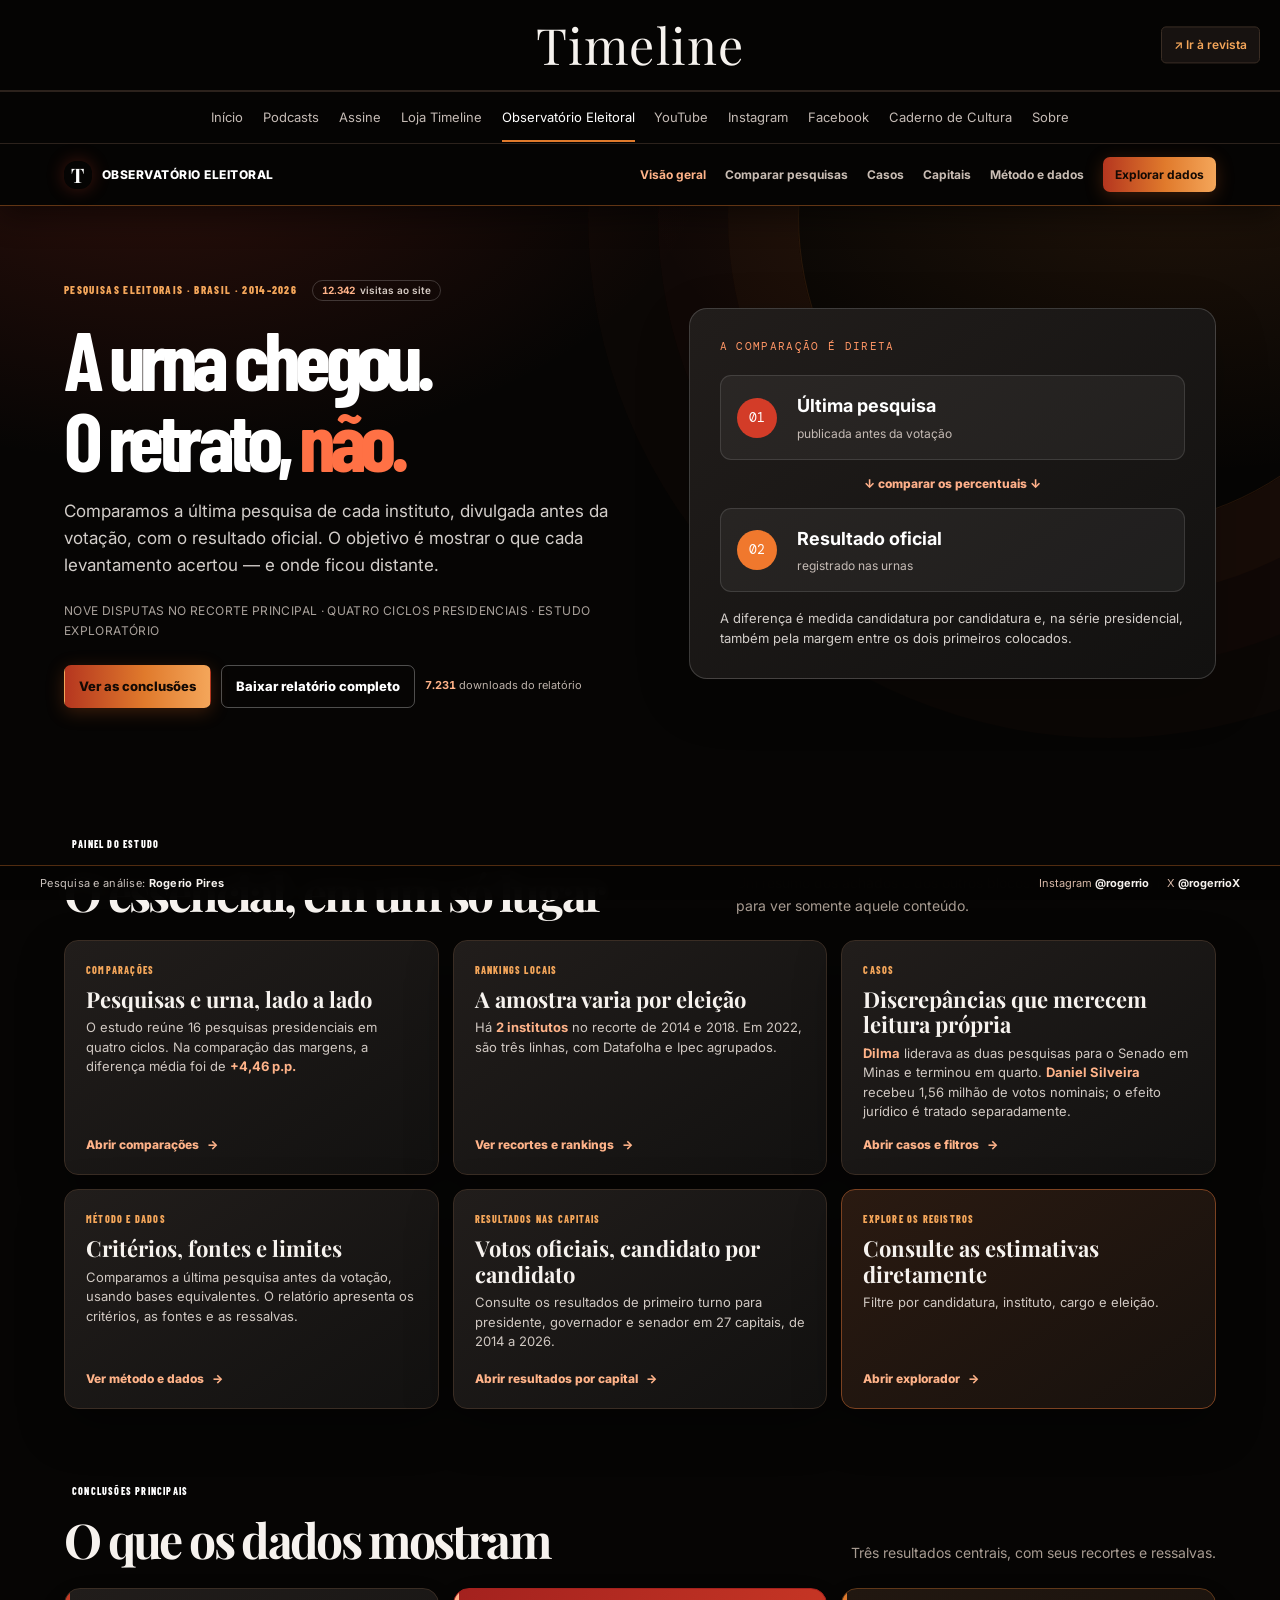
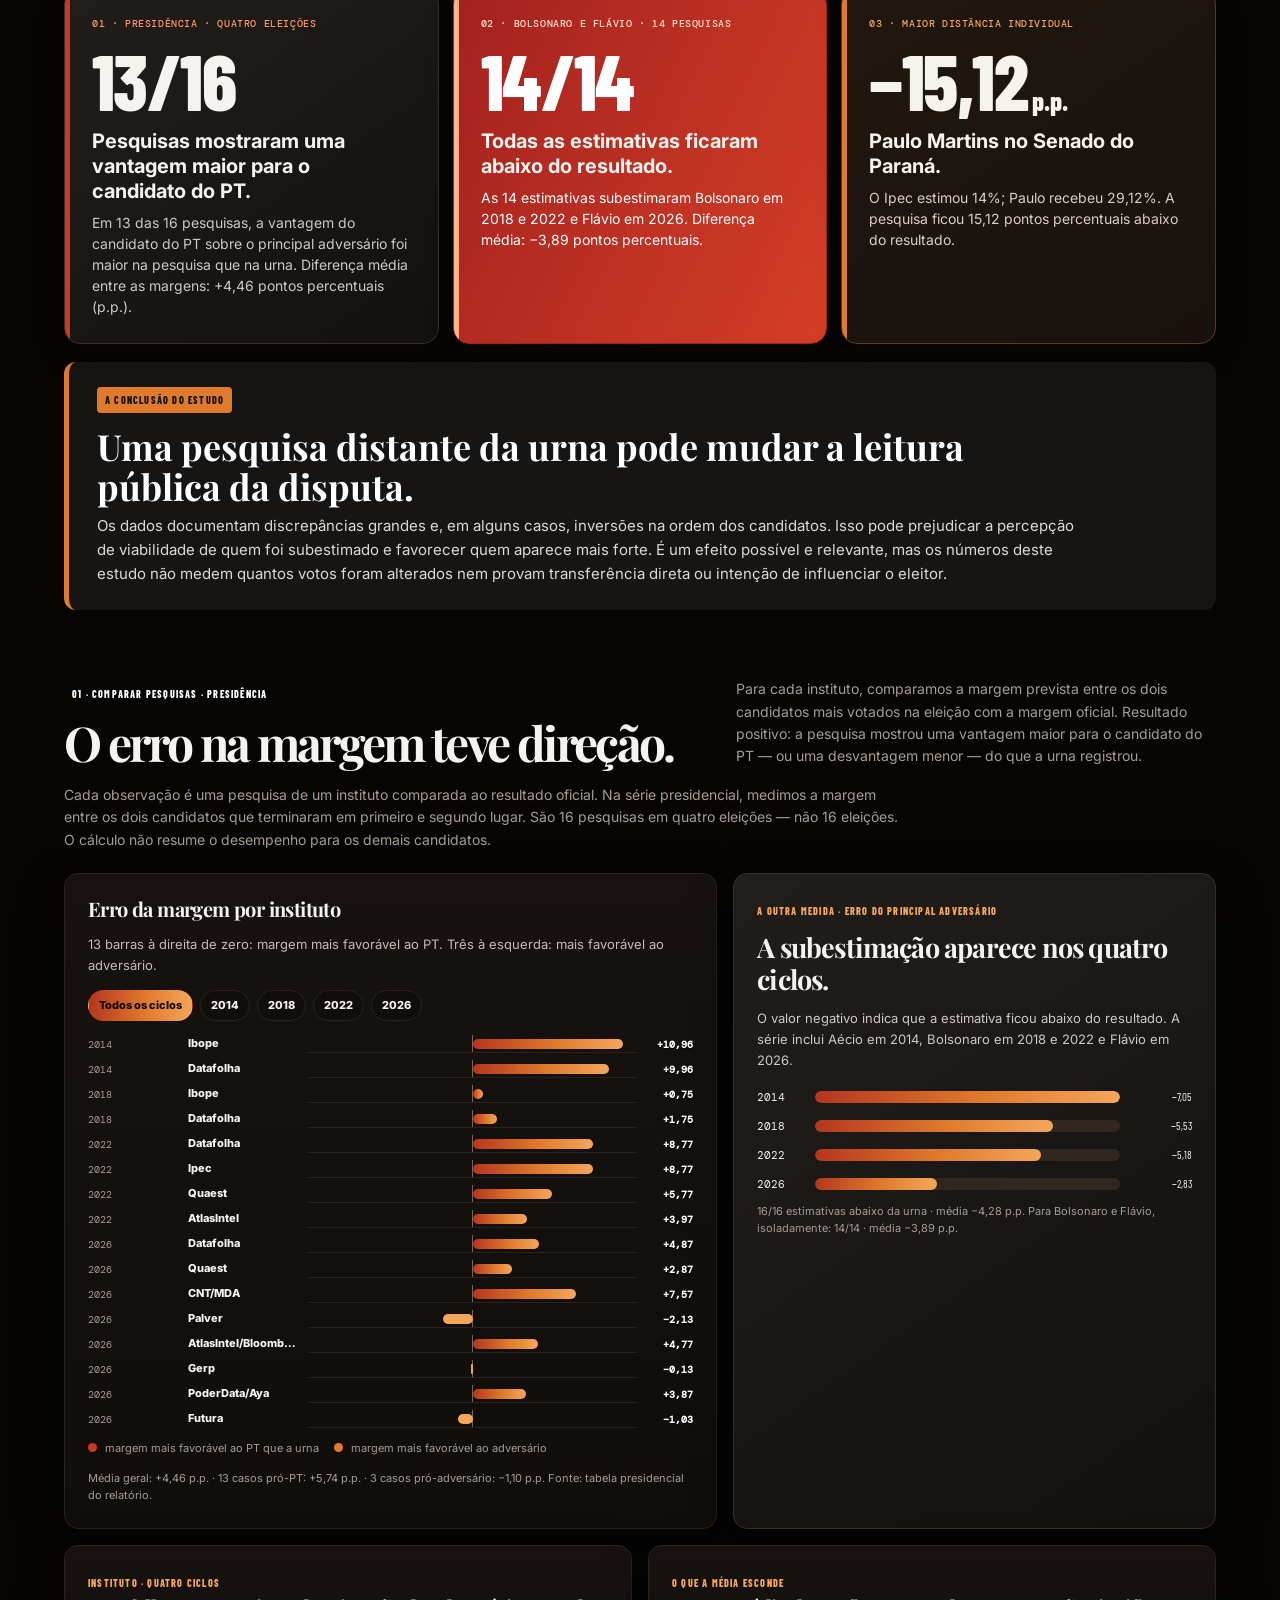
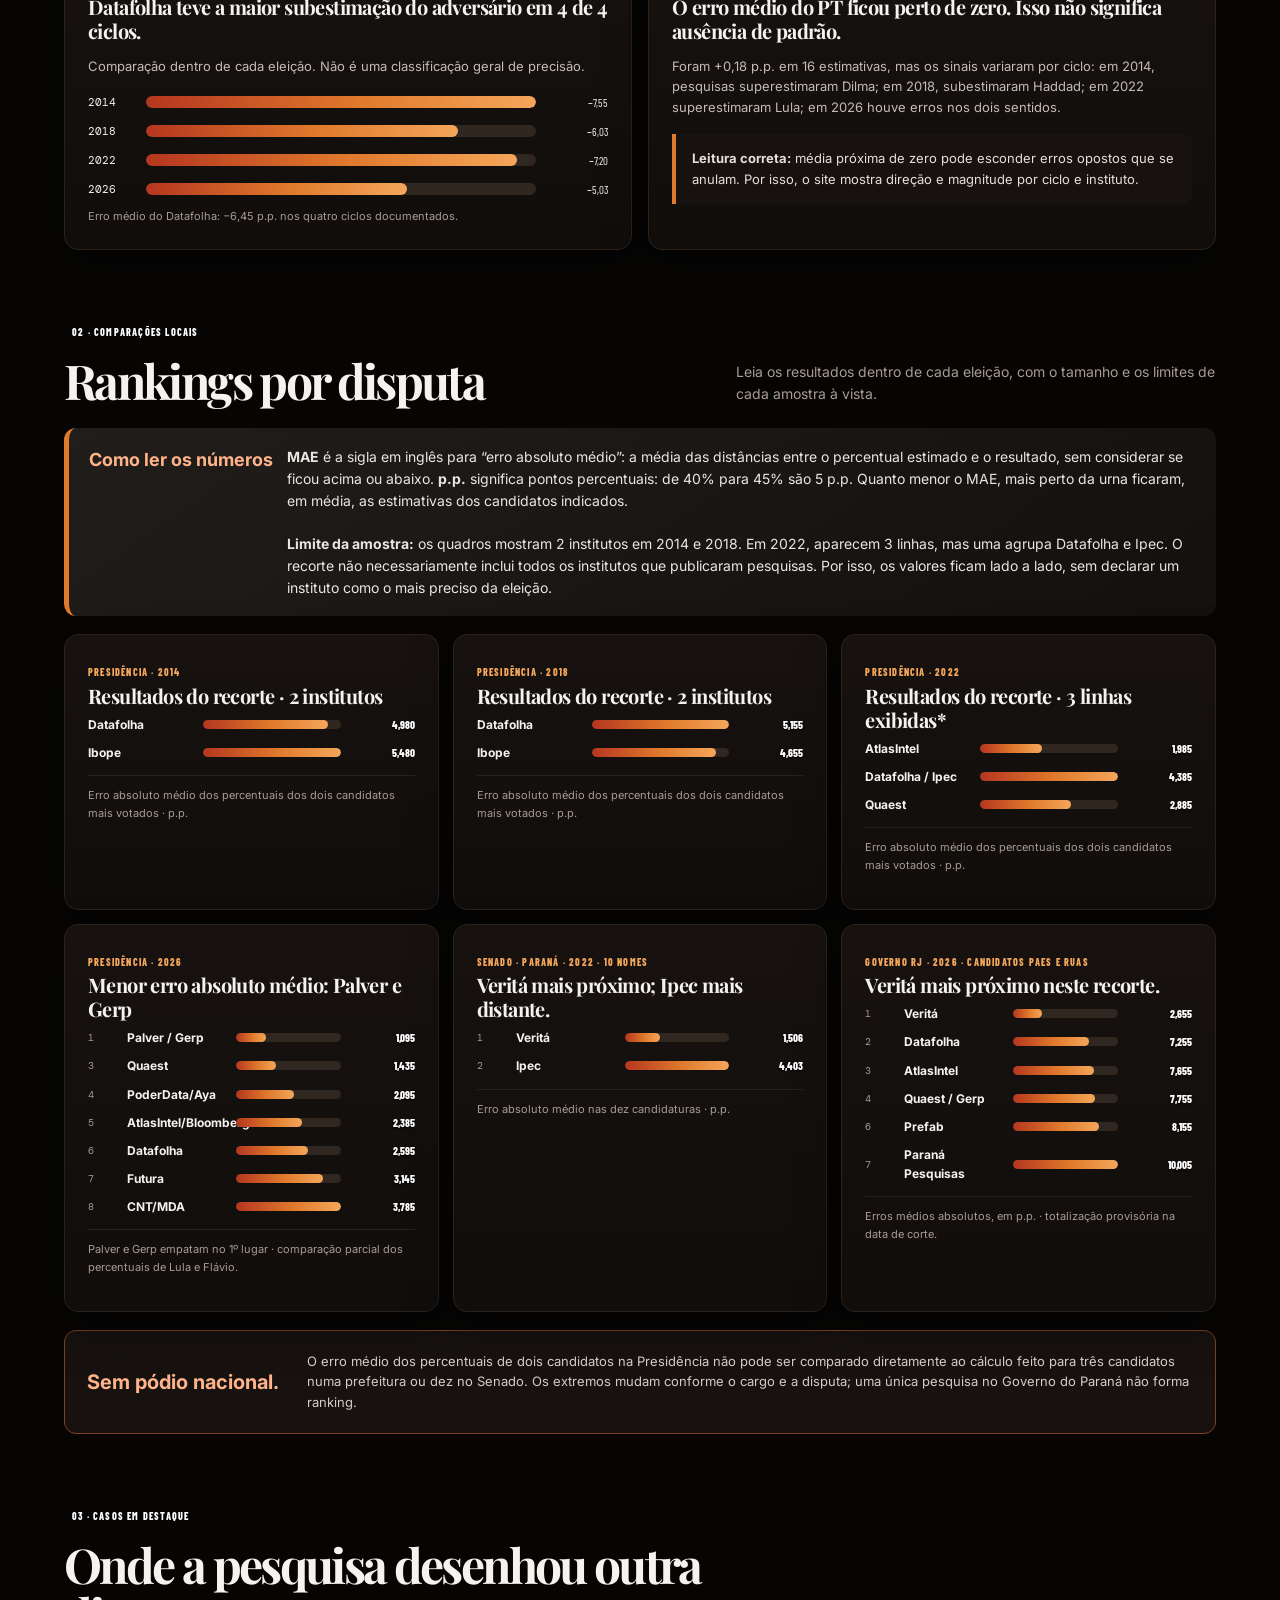
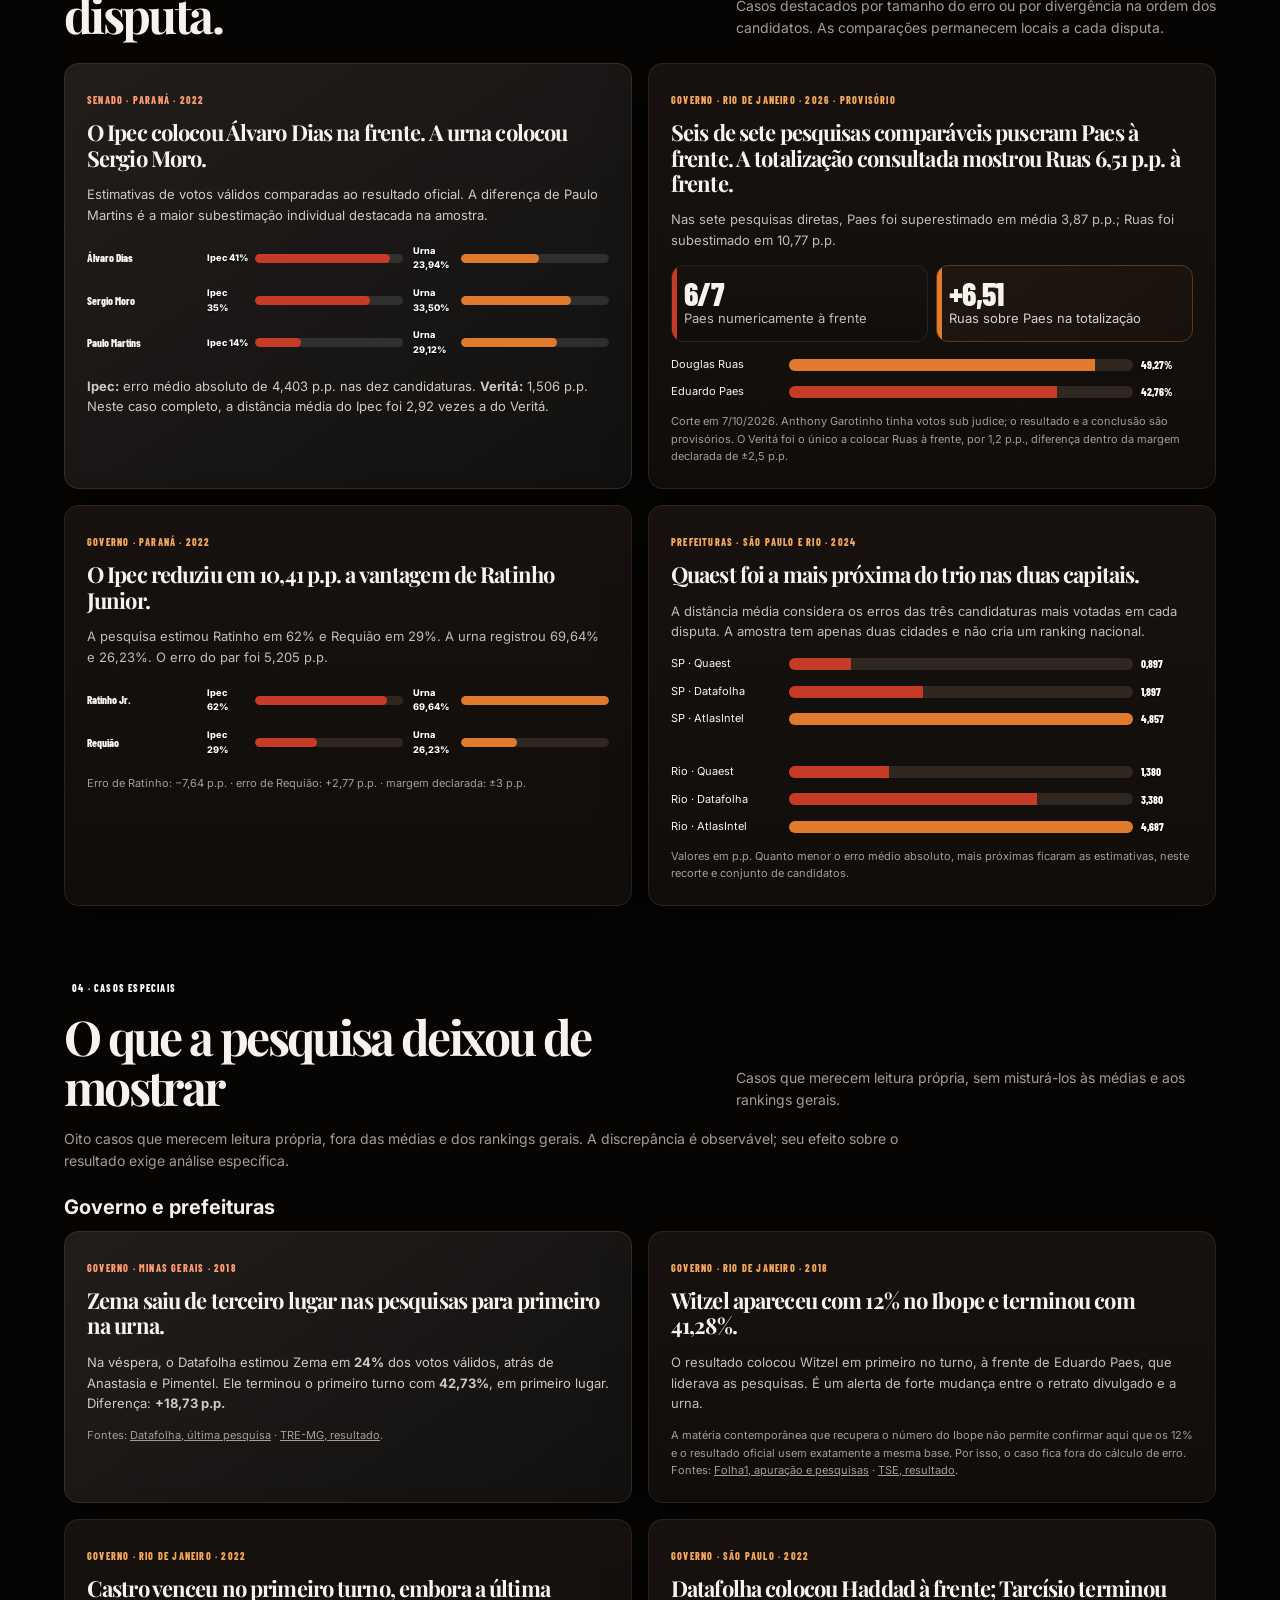
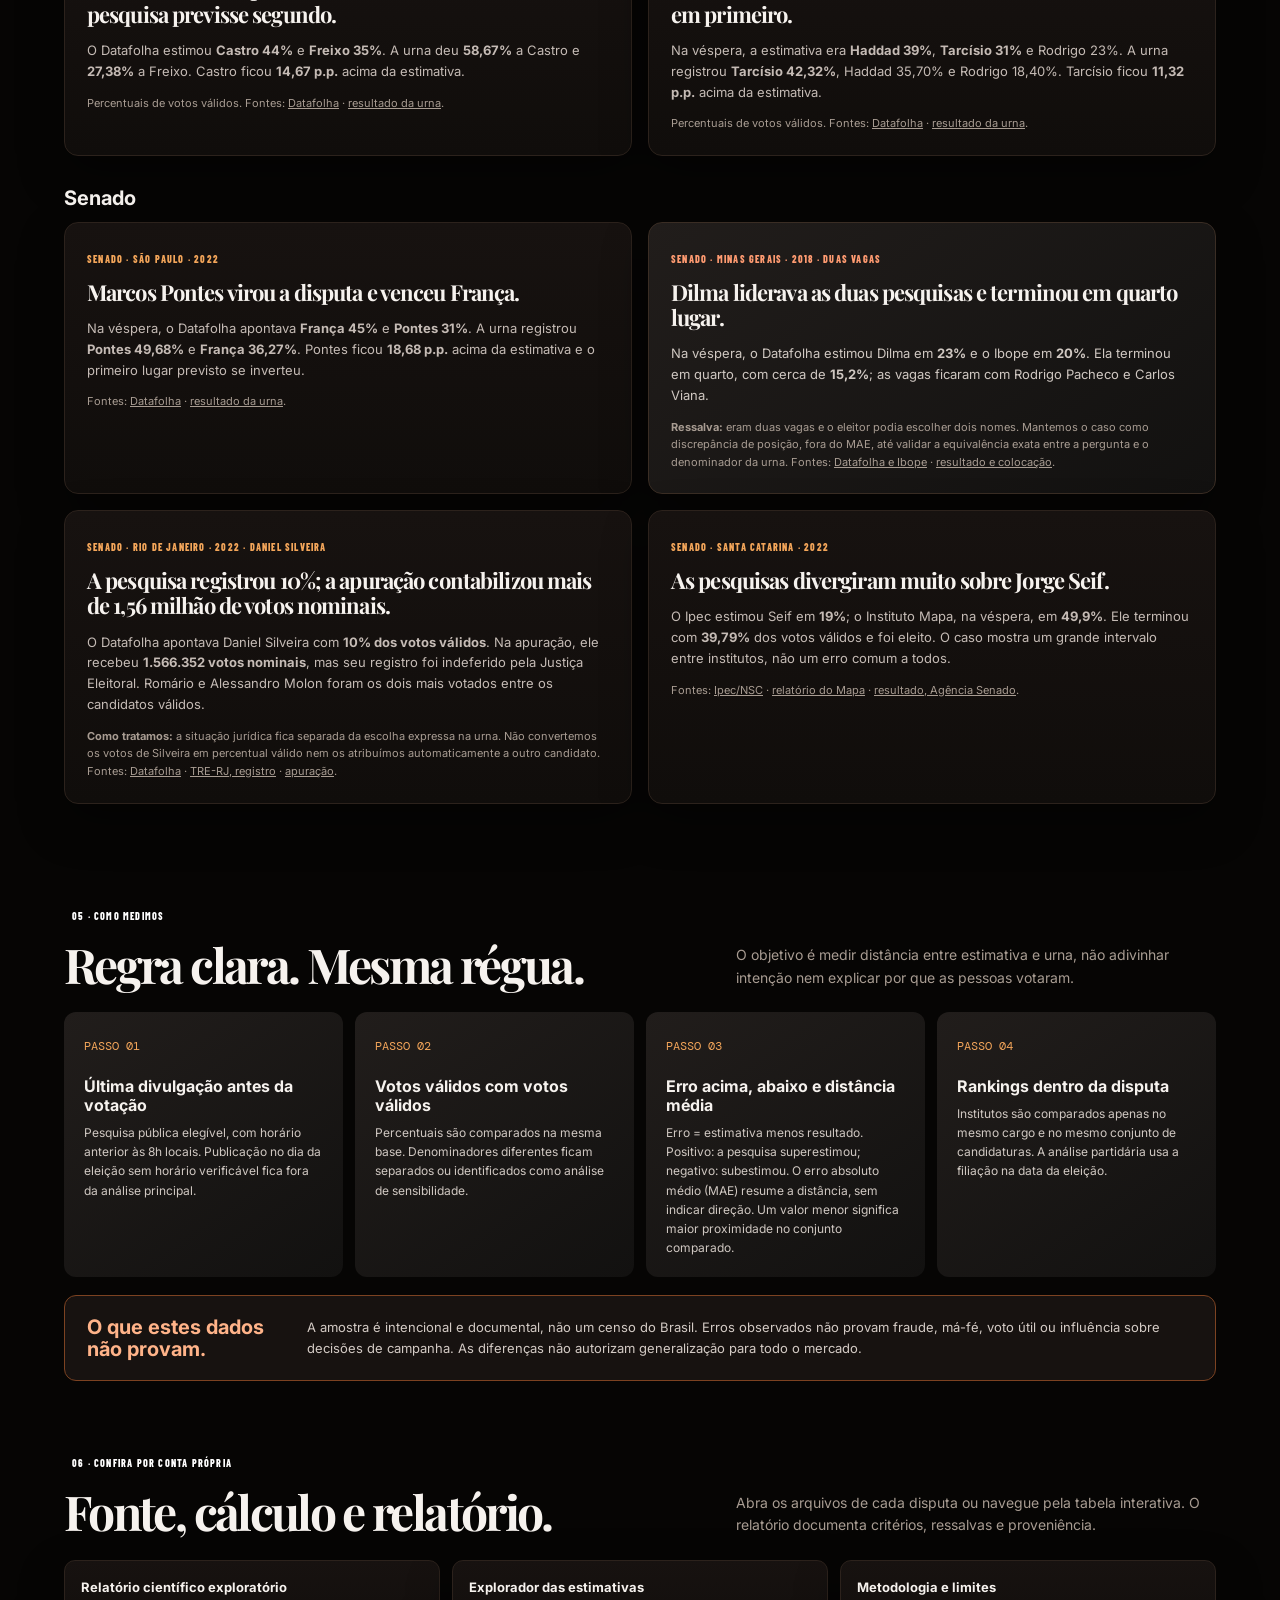
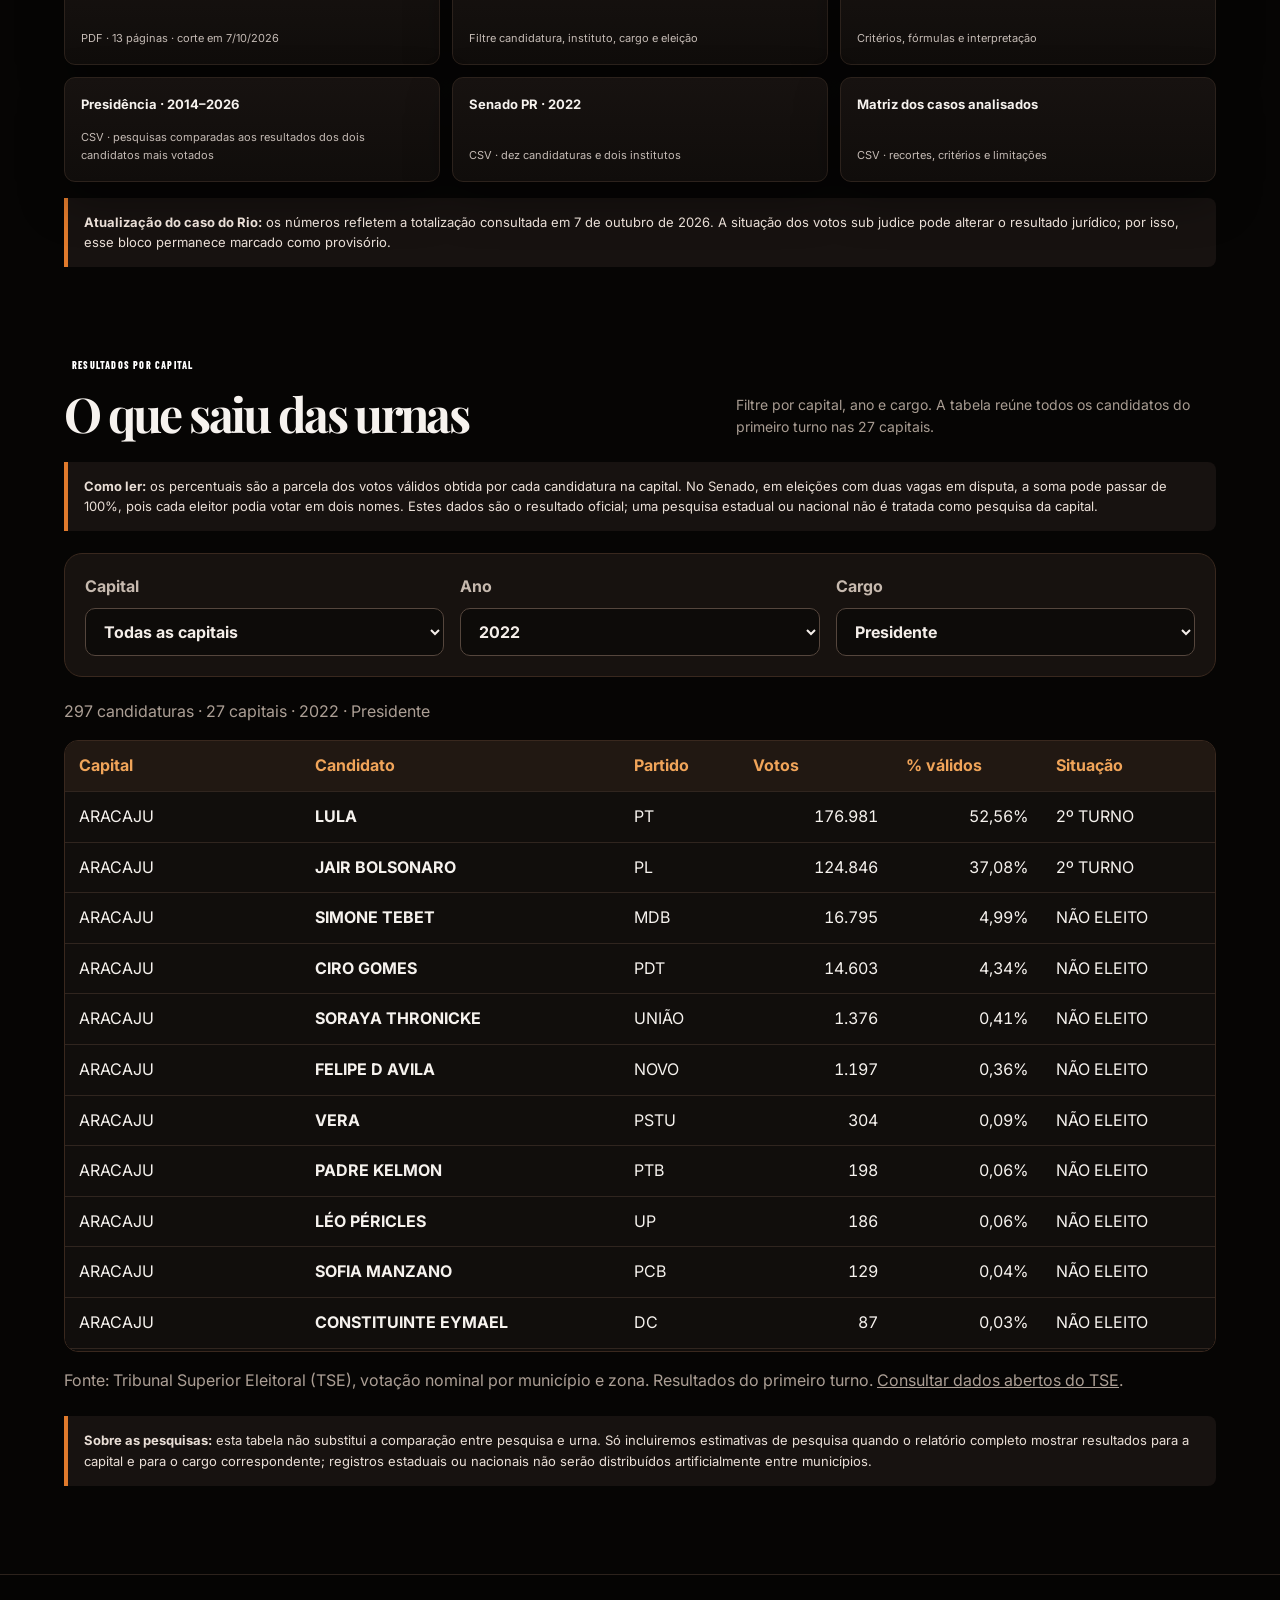
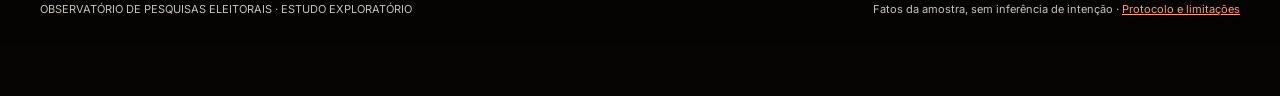
==== commit 3c2e0894: "Add filterable first-round results for all capitals" ====
--- a/docs/index.html
+++ b/docs/index.html
@@ -65,7 +65,7 @@
   </div>
 </header>
 
-<header class="top"><div class="topin"><a class="brand" href="index.html" style="color:white;text-decoration:none"><span class="brandmark">O</span> OBSERVATÓRIO ELEITORAL</a><nav class="nav" aria-label="Áreas do Observatório"><button class="nav-tab" type="button" data-view-target="overview" aria-pressed="true">Visão geral</button><button class="nav-tab" type="button" data-view-target="comparison" aria-pressed="false">Comparar pesquisas</button><button class="nav-tab" type="button" data-view-target="cases" aria-pressed="false">Casos</button><button class="nav-tab" type="button" data-view-target="method" aria-pressed="false">Método e dados</button><a class="nav-cta" href="explorador.html">Explorar dados</a></nav></div></header>
+<header class="top"><div class="topin"><a class="brand" href="index.html" style="color:white;text-decoration:none"><span class="brandmark">O</span> OBSERVATÓRIO ELEITORAL</a><nav class="nav" aria-label="Áreas do Observatório"><button class="nav-tab" type="button" data-view-target="overview" aria-pressed="true">Visão geral</button><button class="nav-tab" type="button" data-view-target="comparison" aria-pressed="false">Comparar pesquisas</button><button class="nav-tab" type="button" data-view-target="cases" aria-pressed="false">Casos</button><button class="nav-tab" type="button" data-view-target="capital" aria-pressed="false">Capitais</button><button class="nav-tab" type="button" data-view-target="method" aria-pressed="false">Método e dados</button><a class="nav-cta" href="explorador.html">Explorar dados</a></nav></div></header>
 <section class="hero"><div class="hero-in"><div><div class="eyebrow">Pesquisas eleitorais · Brasil · 2014–2026 <span class="team-visits"><b data-live-counter="visits">12.342</b> visitas ao site</span></div><h1>A urna chegou.<br>O retrato, <em>não.</em></h1><p class="hero-copy">Comparamos a última pesquisa de cada instituto, divulgada antes da votação, com o resultado oficial. O objetivo é mostrar o que cada levantamento acertou — e onde ficou distante.</p><p class="hero-meta">NOVE DISPUTAS NO RECORTE PRINCIPAL · QUATRO CICLOS PRESIDENCIAIS · ESTUDO EXPLORATÓRIO</p><div class="hero-actions"><a class="btn primary" href="#conclusoes">Ver as conclusões</a><a class="btn" href="relatorio-final.pdf?v=e50d43aa" download>Baixar relatório completo</a><span class="team-downloads"><b data-live-counter="downloads">7.231</b> downloads do relatório</span></div></div><aside class="hero-flow" aria-label="O que o estudo compara"><div class="flow-title">A comparação é direta</div><div class="flow-step"><span>01</span><div><b>Última pesquisa</b><small>publicada antes da votação</small></div></div><div class="flow-connector">↓ comparar os percentuais ↓</div><div class="flow-step result"><span>02</span><div><b>Resultado oficial</b><small>registrado nas urnas</small></div></div><p>A diferença é medida candidatura por candidatura e, na série presidencial, também pela margem entre os dois primeiros colocados.</p></aside></div></section>
 
 <main class="wrap">
@@ -76,7 +76,7 @@
 <article class="overview-card"><span class="case-label">Rankings locais</span><h3>A amostra varia por eleição</h3><p>Há <b>2 institutos</b> no recorte de 2014 e 2018. Em 2022, são três linhas, com Datafolha e Ipec agrupados.</p><button class="overview-link" type="button" data-view-target="comparison">Ver recortes e rankings <span aria-hidden="true">→</span></button></article>
 <article class="overview-card"><span class="case-label">Casos</span><h3>Discrepâncias que merecem leitura própria</h3><p><b>Dilma</b> liderava as duas pesquisas para o Senado em Minas e terminou em quarto. <b>Daniel Silveira</b> recebeu 1,56 milhão de votos nominais; o efeito jurídico é tratado separadamente.</p><button class="overview-link" type="button" data-view-target="cases">Abrir casos e filtros <span aria-hidden="true">→</span></button></article>
 <article class="overview-card"><span class="case-label">Método e dados</span><h3>Critérios, fontes e limites</h3><p>Comparamos a última pesquisa antes da votação, usando bases equivalentes. O relatório apresenta os critérios, as fontes e as ressalvas.</p><button class="overview-link" type="button" data-view-target="method">Ver método e dados <span aria-hidden="true">→</span></button></article>
-<article class="overview-card overview-card--explorer"><span class="case-label">Explore os registros</span><h3>Consulte as estimativas diretamente</h3><p>Filtre por candidatura, instituto, cargo e eleição.</p><a class="overview-link" href="explorador.html">Abrir explorador <span aria-hidden="true">→</span></a></article>
+<article class="overview-card"><span class="case-label">Resultados nas capitais</span><h3>Votos oficiais, candidato por candidato</h3><p>Consulte os resultados de primeiro turno para presidente, governador e senador em 27 capitais, de 2014 a 2026.</p><button class="overview-link" type="button" data-view-target="capital">Abrir resultados por capital <span aria-hidden="true">→</span></button></article><article class="overview-card overview-card--explorer"><span class="case-label">Explore os registros</span><h3>Consulte as estimativas diretamente</h3><p>Filtre por candidatura, instituto, cargo e eleição.</p><a class="overview-link" href="explorador.html">Abrir explorador <span aria-hidden="true">→</span></a></article>
 </div></section>
 <section class="section" id="conclusoes"><div class="section-head"><div><span class="section-number">Conclusões principais</span><h2 id="conclusoes-titulo">O que os dados mostram</h2></div><p>Três resultados centrais, com seus recortes e ressalvas.</p></div>
 <div class="claim-grid results-grid"><article class="claim dark"><span class="tag">01 · Presidência · quatro eleições</span><div class="stat">13/16</div><h3>Pesquisas mostraram uma vantagem maior para o candidato do PT.</h3><p>Em 13 das 16 pesquisas, a vantagem do candidato do PT sobre o principal adversário foi maior na pesquisa que na urna. Diferença média entre as margens: +4,46 pontos percentuais (p.p.).</p></article><article class="claim red"><span class="tag">02 · Bolsonaro e Flávio · 14 pesquisas</span><div class="stat">14/14</div><h3>Todas as estimativas ficaram abaixo do resultado.</h3><p>As 14 estimativas subestimaram Bolsonaro em 2018 e 2022 e Flávio em 2026. Diferença média: −3,89 pontos percentuais.</p></article><article class="claim orange"><span class="tag">03 · Maior distância individual</span><div class="stat">−15,12<span class="unit"> p.p.</span></div><h3>Paulo Martins no Senado do Paraná.</h3><p>O Ipec estimou 14%; Paulo recebeu 29,12%. A pesquisa ficou 15,12 pontos percentuais abaixo do resultado.</p></article></div><div class="conclusion-brief"><span class="section-number">A conclusão do estudo</span><h3>Uma pesquisa distante da urna pode mudar a leitura pública da disputa.</h3><p>Os dados documentam discrepâncias grandes e, em alguns casos, inversões na ordem dos candidatos. Isso pode prejudicar a percepção de viabilidade de quem foi subestimado e favorecer quem aparece mais forte. É um efeito possível e relevante, mas os números deste estudo não medem quantos votos foram alterados nem provam transferência direta ou intenção de influenciar o eleitor.</p></div></section>
@@ -114,6 +114,33 @@
 
 <section class="section" id="dados"><div class="section-head"><div><span class="section-number">06 · Confira por conta própria</span><h2>Fonte, cálculo e relatório.</h2></div><p>Abra os arquivos de cada disputa ou navegue pela tabela interativa. O relatório documenta critérios, ressalvas e proveniência.</p></div><div class="download-grid"><a class="download" href="relatorio-final.pdf?v=e50d43aa" download><strong>Relatório científico exploratório</strong><span>PDF · 13 páginas · corte em 7/10/2026</span></a><a class="download" href="explorador.html"><strong>Explorador das estimativas</strong><span>Filtre candidatura, instituto, cargo e eleição</span></a><a class="download" href="relatorio.html"><strong>Metodologia e limites</strong><span>Critérios, fórmulas e interpretação</span></a><a class="download" href="dados/presidencia_par_top2_2014_2026_calculado.csv"><strong>Presidência · 2014–2026</strong><span>CSV · pesquisas comparadas aos resultados dos dois candidatos mais votados</span></a><a class="download" href="dados/senado_pr_2022_comparacao.csv"><strong>Senado PR · 2022</strong><span>CSV · dez candidaturas e dois institutos</span></a><a class="download" href="dados/matriz_de_casos.csv"><strong>Matriz dos casos analisados</strong><span>CSV · recortes, critérios e limitações</span></a></div><div class="callout"><b>Atualização do caso do Rio:</b> os números refletem a totalização consultada em 7 de outubro de 2026. A situação dos votos sub judice pode alterar o resultado jurídico; por isso, esse bloco permanece marcado como provisório.</div></section>
 
+<section class="section" id="capitais">
+  <div class="section-head"><div><span class="section-number">Resultados por capital</span><h2>O que saiu das urnas</h2></div><p>Filtre por capital, ano e cargo. A tabela reúne todos os candidatos do primeiro turno nas 27 capitais.</p></div>
+  <div class="callout"><b>Como ler:</b> os percentuais são a parcela dos votos válidos obtida por cada candidatura na capital. No Senado, em eleições com duas vagas em disputa, a soma pode passar de 100%, pois cada eleitor podia votar em dois nomes. Estes dados são o resultado oficial; uma pesquisa estadual ou nacional não é tratada como pesquisa da capital.</div>
+  <div class="capital-filter-panel">
+    <label>Capital<select id="capital-filter"><option value="">Todas as capitais</option></select></label>
+    <label>Ano<select id="capital-year-filter"><option value="2022">2022</option><option value="2014">2014</option><option value="2018">2018</option><option value="2026">2026</option></select></label>
+    <label>Cargo<select id="capital-office-filter"><option value="Presidente">Presidente</option><option value="Governador">Governador</option><option value="Senador">Senador</option></select></label>
+  </div>
+  <p class="capital-result-count" id="capital-result-count" aria-live="polite">Carregando resultados oficiais…</p>
+  <div class="capital-table-wrap"><table class="capital-results-table"><thead><tr><th scope="col">Capital</th><th scope="col">Candidato</th><th scope="col">Partido</th><th scope="col">Votos</th><th scope="col">% válidos</th><th scope="col">Situação</th></tr></thead><tbody id="capital-results-body"></tbody></table></div>
+  <p class="capital-source">Fonte: Tribunal Superior Eleitoral (TSE), votação nominal por município e zona. Resultados do primeiro turno. <a href="https://dadosabertos.tse.jus.br/dataset/" target="_blank" rel="noopener">Consultar dados abertos do TSE</a>.</p>
+  <div class="callout capital-poll-note"><b>Sobre as pesquisas:</b> esta tabela não substitui a comparação entre pesquisa e urna. Só incluiremos estimativas de pesquisa quando o relatório completo mostrar resultados para a capital e para o cargo correspondente; registros estaduais ou nacionais não serão distribuídos artificialmente entre municípios.</div>
+</section>
+<style>
+.capital-filter-panel{display:grid;grid-template-columns:repeat(3,minmax(0,1fr));gap:16px;padding:20px;margin:22px 0;background:#17120f;border:1px solid #39281e;border-radius:18px}
+.capital-filter-panel label{display:grid;gap:8px;color:#c6b9ae;font-weight:700}
+.capital-filter-panel select{width:100%;min-height:48px;padding:10px 14px;background:#0d0b09;color:#f4eee9;border:1px solid #55463d;border-radius:10px;font:inherit}
+.capital-result-count,.capital-source{color:#ac9f95}
+.capital-table-wrap{max-height:68vh;overflow:auto;border:1px solid #39281e;border-radius:14px}
+.capital-results-table{width:100%;border-collapse:collapse;min-width:720px;background:#110e0c}
+.capital-results-table th,.capital-results-table td{padding:12px 14px;border-bottom:1px solid #30251f;text-align:left}
+.capital-results-table th{position:sticky;top:0;background:#211812;color:#f0a459;z-index:1}
+.capital-results-table td:nth-child(4),.capital-results-table td:nth-child(5){text-align:right;font-variant-numeric:tabular-nums}
+.capital-results-table td:nth-child(2){font-weight:700}
+.capital-poll-note{margin-top:22px}
+@media(max-width:720px){.capital-filter-panel{grid-template-columns:1fr;gap:12px}.capital-table-wrap{max-height:60vh}.capital-results-table th,.capital-results-table td{padding:10px}}
+</style>
 </main><footer class="footer"><div class="footer-in"><span>OBSERVATÓRIO DE PESQUISAS ELEITORAIS · ESTUDO EXPLORATÓRIO</span><span>Fatos da amostra, sem inferência de intenção · <a href="relatorio.html">Protocolo e limitações</a></span></div></footer>
 <script>
 const marginRows=[
@@ -196,10 +223,22 @@
 </script>
 <script>
 (() => {
+ const capSelect=document.getElementById("capital-filter"), yearSelect=document.getElementById("capital-year-filter"), officeSelect=document.getElementById("capital-office-filter"), body=document.getElementById("capital-results-body"), count=document.getElementById("capital-result-count");
+ if(!body)return;
+ const fmt=n=>Number(n||0).toLocaleString("pt-BR"), esc=x=>String(x??"").replace(/[&<>"]/g,c=>({"&":"&amp;","<":"&lt;",">":"&gt;","\"":"&quot;"}[c]));let rows=[];
+ function render(){const cap=capSelect.value,office=officeSelect.value,year=yearSelect.value;const shown=rows.filter(r=>(!cap||r.c===cap)&&r.o===office).sort((a,b)=>a.c.localeCompare(b.c,"pt-BR")||Number(b.v)-Number(a.v));count.textContent=shown.length.toLocaleString("pt-BR")+" candidaturas · "+(cap||"27 capitais")+" · "+year+" · "+office;body.innerHTML=shown.map(r=>"<tr><td>"+esc(r.c)+"</td><td>"+esc(r.n)+"</td><td>"+esc(r.p||"—")+"</td><td>"+fmt(r.v)+"</td><td>"+Number(r.x||0).toLocaleString("pt-BR",{minimumFractionDigits:2,maximumFractionDigits:2})+"%</td><td>"+esc(r.s||"—")+"</td></tr>").join("")||'<tr><td colspan="6">Nenhum resultado encontrado para estes filtros.</td></tr>'}
+ [capSelect,officeSelect].forEach(x=>x.addEventListener("change",render));
+ yearSelect.addEventListener("change",load);
+ async function load(){count.textContent="Carregando resultados oficiais…";body.innerHTML="";try{const resp=await fetch("dados/capitais_"+yearSelect.value+".json",{cache:"no-cache"});if(!resp.ok)throw Error("fetch");rows=await resp.json();if(capSelect.options.length===1)[...new Set(rows.map(r=>r.c))].sort((a,b)=>a.localeCompare(b,"pt-BR")).forEach(cap=>{const o=document.createElement("option");o.value=cap;o.textContent=cap;capSelect.append(o)});render()}catch(_){count.textContent="Não foi possível carregar a base oficial agora.";body.innerHTML='<tr><td colspan="6">Tente recarregar a página em instantes.</td></tr>'}}
+ load();
+})();
+</script>
+<script>
+(() => {
   const groups = {
     overview: ["overview-snapshot", "conclusoes"],
     comparison: ["comparar", "rankings"],
-    cases: ["casos", "casos-especiais"],
+    cases: ["casos", "casos-especiais"],\n    capital: ["capitais"],
     method: ["metodo", "dados"]
   };
   const navItems = [...document.querySelectorAll("[data-view-target]")];
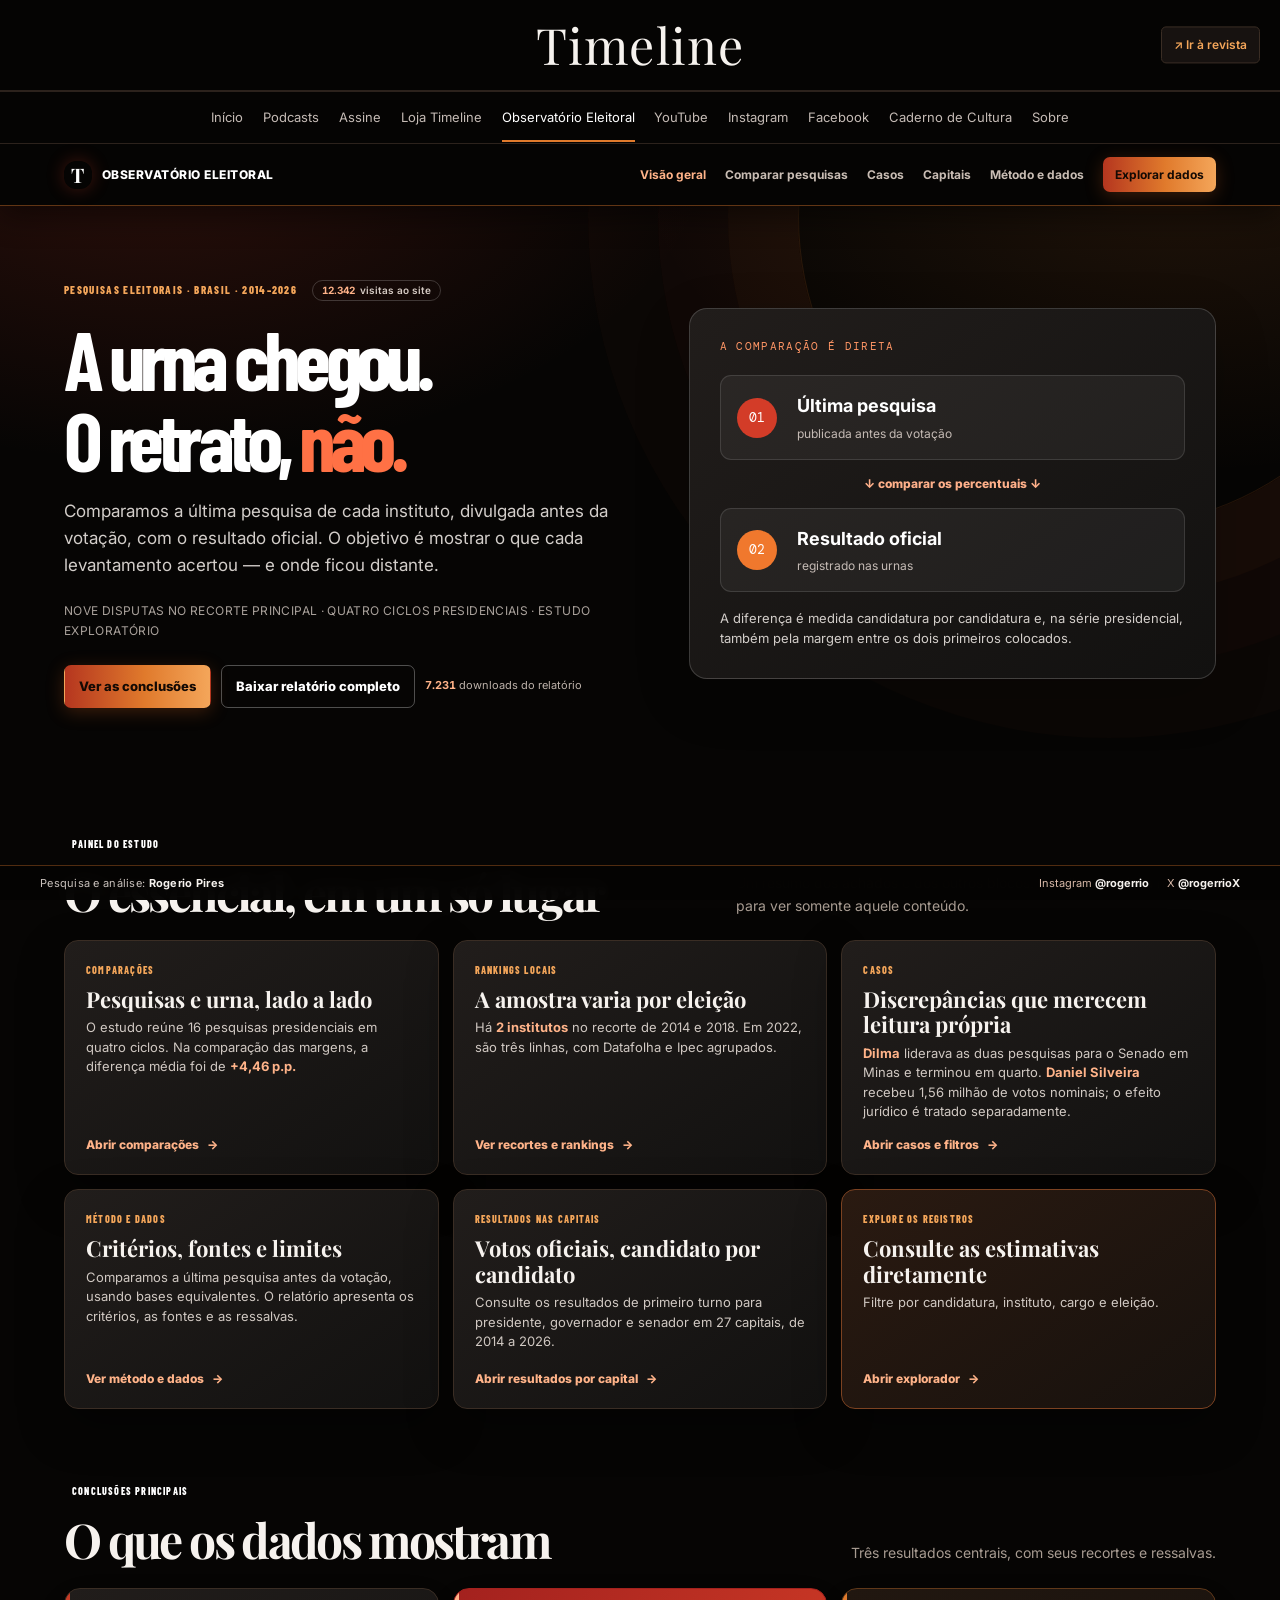
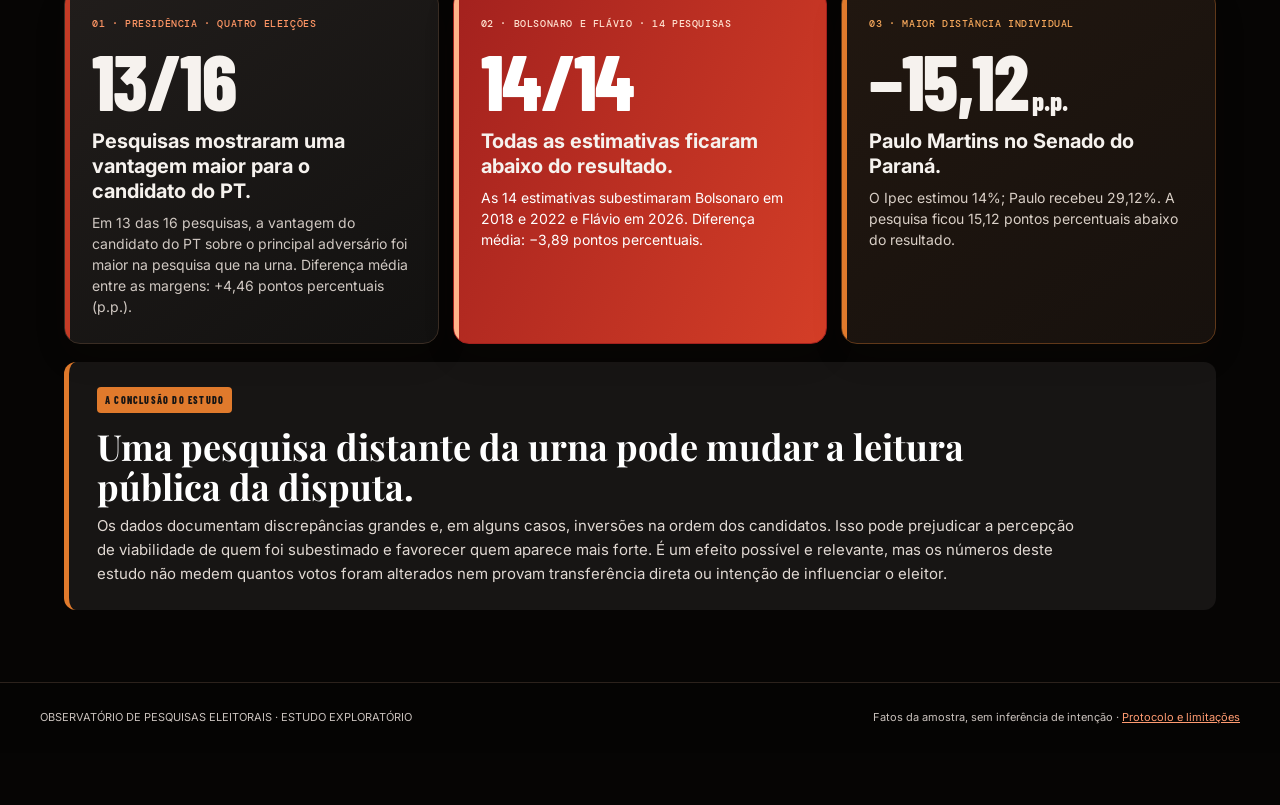
==== commit 6e780bea: "Fix capital view navigation and validate filters" ====
--- a/docs/index.html
+++ b/docs/index.html
@@ -238,7 +238,8 @@
   const groups = {
     overview: ["overview-snapshot", "conclusoes"],
     comparison: ["comparar", "rankings"],
-    cases: ["casos", "casos-especiais"],\n    capital: ["capitais"],
+    cases: ["casos", "casos-especiais"],
+    capital: ["capitais"],
     method: ["metodo", "dados"]
   };
   const navItems = [...document.querySelectorAll("[data-view-target]")];
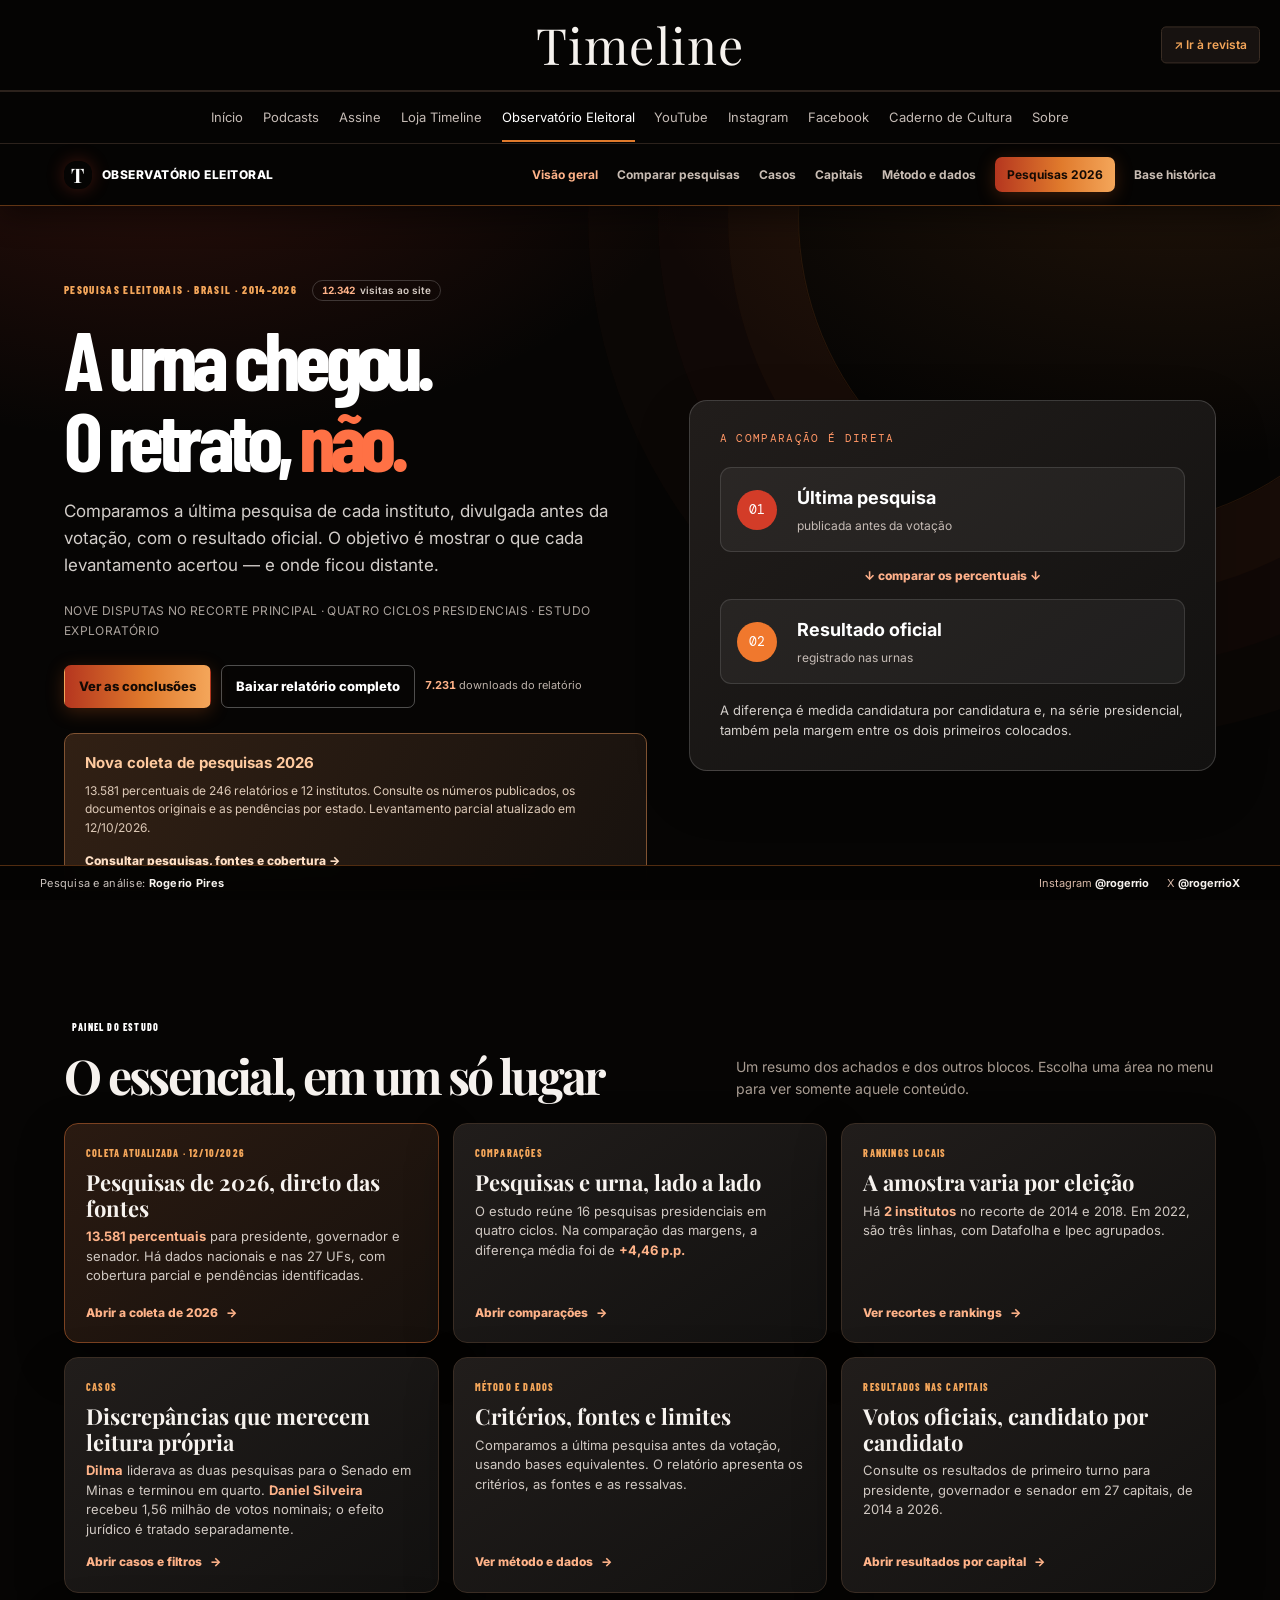
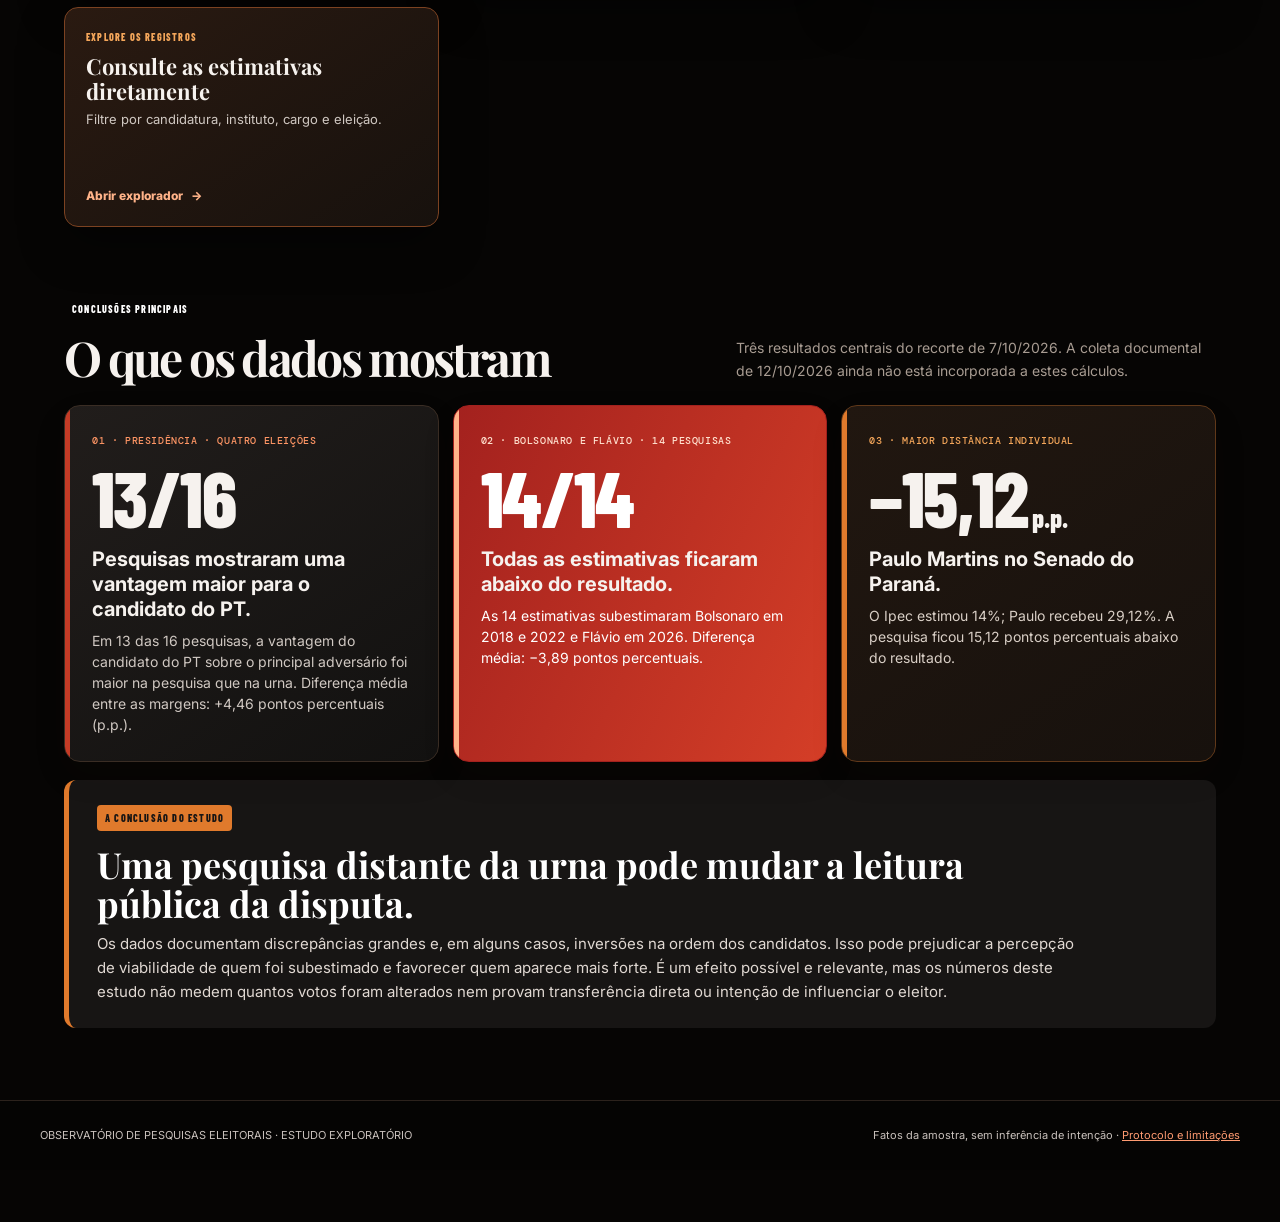
==== commit 204b18a1: "Publica coleta documental de pesquisas 2026 com filtros, fontes e pendências Adiciona 13.581 percent" ====
--- a/docs/index.html
+++ b/docs/index.html
@@ -4,7 +4,7 @@
 <meta charset="utf-8">
 <meta name="viewport" content="width=device-width,initial-scale=1">
 <meta name="theme-color" content="#111111">
-<meta name="description" content="Pesquisas eleitorais comparadas ao resultado das urnas. Análise de erros, diferenças e casos no Brasil, de 2014 a 2026.">
+<meta name="description" content="Pesquisas eleitorais e resultados das urnas. Nova coleta de 2026: 13.581 percentuais com fontes originais, cobertura e pendências.">
 <meta property="og:type" content="website">
 <meta property="og:locale" content="pt_BR">
 <meta property="og:site_name" content="Revista Timeline · Observatório Eleitoral">
@@ -23,6 +23,7 @@
 <meta name="twitter:image" content="https://observatorio.revistatimeline.com/og-image.svg">
 <title>Pesquisas & Urnas | Observatório Eleitoral</title>
 <link rel="stylesheet" href="site.css?v=filtros-mobile-20261010">
+<link rel="stylesheet" href="pesquisas-2026.css?v=20261012">
 <style>
 .nav .nav-tab{appearance:none;border:0;background:transparent;color:#c9bdb4;padding:8px 0;font:700 12px/1.3 Inter,Arial,sans-serif;white-space:nowrap;cursor:pointer}
 .nav .nav-tab:hover,.nav .nav-tab:focus-visible,.nav .nav-tab[aria-pressed="true"]{color:#ffb389}
@@ -65,20 +66,21 @@
   </div>
 </header>
 
-<header class="top"><div class="topin"><a class="brand" href="index.html" style="color:white;text-decoration:none"><span class="brandmark">O</span> OBSERVATÓRIO ELEITORAL</a><nav class="nav" aria-label="Áreas do Observatório"><button class="nav-tab" type="button" data-view-target="overview" aria-pressed="true">Visão geral</button><button class="nav-tab" type="button" data-view-target="comparison" aria-pressed="false">Comparar pesquisas</button><button class="nav-tab" type="button" data-view-target="cases" aria-pressed="false">Casos</button><button class="nav-tab" type="button" data-view-target="capital" aria-pressed="false">Capitais</button><button class="nav-tab" type="button" data-view-target="method" aria-pressed="false">Método e dados</button><a class="nav-cta" href="explorador.html">Explorar dados</a></nav></div></header>
-<section class="hero"><div class="hero-in"><div><div class="eyebrow">Pesquisas eleitorais · Brasil · 2014–2026 <span class="team-visits"><b data-live-counter="visits">12.342</b> visitas ao site</span></div><h1>A urna chegou.<br>O retrato, <em>não.</em></h1><p class="hero-copy">Comparamos a última pesquisa de cada instituto, divulgada antes da votação, com o resultado oficial. O objetivo é mostrar o que cada levantamento acertou — e onde ficou distante.</p><p class="hero-meta">NOVE DISPUTAS NO RECORTE PRINCIPAL · QUATRO CICLOS PRESIDENCIAIS · ESTUDO EXPLORATÓRIO</p><div class="hero-actions"><a class="btn primary" href="#conclusoes">Ver as conclusões</a><a class="btn" href="relatorio-final.pdf?v=e50d43aa" download>Baixar relatório completo</a><span class="team-downloads"><b data-live-counter="downloads">7.231</b> downloads do relatório</span></div></div><aside class="hero-flow" aria-label="O que o estudo compara"><div class="flow-title">A comparação é direta</div><div class="flow-step"><span>01</span><div><b>Última pesquisa</b><small>publicada antes da votação</small></div></div><div class="flow-connector">↓ comparar os percentuais ↓</div><div class="flow-step result"><span>02</span><div><b>Resultado oficial</b><small>registrado nas urnas</small></div></div><p>A diferença é medida candidatura por candidatura e, na série presidencial, também pela margem entre os dois primeiros colocados.</p></aside></div></section>
+<header class="top"><div class="topin"><a class="brand" href="index.html" style="color:white;text-decoration:none"><span class="brandmark">O</span> OBSERVATÓRIO ELEITORAL</a><nav class="nav" aria-label="Áreas do Observatório"><button class="nav-tab" type="button" data-view-target="overview" aria-pressed="true">Visão geral</button><button class="nav-tab" type="button" data-view-target="comparison" aria-pressed="false">Comparar pesquisas</button><button class="nav-tab" type="button" data-view-target="cases" aria-pressed="false">Casos</button><button class="nav-tab" type="button" data-view-target="capital" aria-pressed="false">Capitais</button><button class="nav-tab" type="button" data-view-target="method" aria-pressed="false">Método e dados</button><a class="nav-cta" href="pesquisas-2026.html">Pesquisas 2026</a><a href="explorador.html?v=faixas-erro-20261010">Base histórica</a></nav></div></header>
+<section class="hero"><div class="hero-in"><div><div class="eyebrow">Pesquisas eleitorais · Brasil · 2014–2026 <span class="team-visits"><b data-live-counter="visits">12.342</b> visitas ao site</span></div><h1>A urna chegou.<br>O retrato, <em>não.</em></h1><p class="hero-copy">Comparamos a última pesquisa de cada instituto, divulgada antes da votação, com o resultado oficial. O objetivo é mostrar o que cada levantamento acertou — e onde ficou distante.</p><p class="hero-meta">NOVE DISPUTAS NO RECORTE PRINCIPAL · QUATRO CICLOS PRESIDENCIAIS · ESTUDO EXPLORATÓRIO</p><div class="hero-actions"><a class="btn primary" href="#conclusoes">Ver as conclusões</a><a class="btn" href="relatorio-final.pdf?v=e50d43aa" download>Baixar relatório completo</a><span class="team-downloads"><b data-live-counter="downloads">7.231</b> downloads do relatório</span></div><div class="coleta-home-update"><b>Nova coleta de pesquisas 2026</b><p>13.581 percentuais de 246 relatórios e 12 institutos. Consulte os números publicados, os documentos originais e as pendências por estado. Levantamento parcial atualizado em 12/10/2026.</p><a href="pesquisas-2026.html">Consultar pesquisas, fontes e cobertura →</a></div></div><aside class="hero-flow" aria-label="O que o estudo compara"><div class="flow-title">A comparação é direta</div><div class="flow-step"><span>01</span><div><b>Última pesquisa</b><small>publicada antes da votação</small></div></div><div class="flow-connector">↓ comparar os percentuais ↓</div><div class="flow-step result"><span>02</span><div><b>Resultado oficial</b><small>registrado nas urnas</small></div></div><p>A diferença é medida candidatura por candidatura e, na série presidencial, também pela margem entre os dois primeiros colocados.</p></aside></div></section>
 
 <main class="wrap">
 <section class="section overview-snapshot" id="overview-snapshot">
 <div class="section-head"><div><span class="section-number">Painel do estudo</span><h2>O essencial, em um só lugar</h2></div><p>Um resumo dos achados e dos outros blocos. Escolha uma área no menu para ver somente aquele conteúdo.</p></div>
 <div class="overview-grid">
+<article class="overview-card overview-card--explorer"><span class="case-label">Coleta atualizada · 12/10/2026</span><h3>Pesquisas de 2026, direto das fontes</h3><p><b>13.581 percentuais</b> para presidente, governador e senador. Há dados nacionais e nas 27 UFs, com cobertura parcial e pendências identificadas.</p><a class="overview-link" href="pesquisas-2026.html">Abrir a coleta de 2026 <span aria-hidden="true">→</span></a></article>
 <article class="overview-card"><span class="case-label">Comparações</span><h3>Pesquisas e urna, lado a lado</h3><p>O estudo reúne 16 pesquisas presidenciais em quatro ciclos. Na comparação das margens, a diferença média foi de <b>+4,46 p.p.</b></p><button class="overview-link" type="button" data-view-target="comparison">Abrir comparações <span aria-hidden="true">→</span></button></article>
 <article class="overview-card"><span class="case-label">Rankings locais</span><h3>A amostra varia por eleição</h3><p>Há <b>2 institutos</b> no recorte de 2014 e 2018. Em 2022, são três linhas, com Datafolha e Ipec agrupados.</p><button class="overview-link" type="button" data-view-target="comparison">Ver recortes e rankings <span aria-hidden="true">→</span></button></article>
 <article class="overview-card"><span class="case-label">Casos</span><h3>Discrepâncias que merecem leitura própria</h3><p><b>Dilma</b> liderava as duas pesquisas para o Senado em Minas e terminou em quarto. <b>Daniel Silveira</b> recebeu 1,56 milhão de votos nominais; o efeito jurídico é tratado separadamente.</p><button class="overview-link" type="button" data-view-target="cases">Abrir casos e filtros <span aria-hidden="true">→</span></button></article>
 <article class="overview-card"><span class="case-label">Método e dados</span><h3>Critérios, fontes e limites</h3><p>Comparamos a última pesquisa antes da votação, usando bases equivalentes. O relatório apresenta os critérios, as fontes e as ressalvas.</p><button class="overview-link" type="button" data-view-target="method">Ver método e dados <span aria-hidden="true">→</span></button></article>
-<article class="overview-card"><span class="case-label">Resultados nas capitais</span><h3>Votos oficiais, candidato por candidato</h3><p>Consulte os resultados de primeiro turno para presidente, governador e senador em 27 capitais, de 2014 a 2026.</p><button class="overview-link" type="button" data-view-target="capital">Abrir resultados por capital <span aria-hidden="true">→</span></button></article><article class="overview-card overview-card--explorer"><span class="case-label">Explore os registros</span><h3>Consulte as estimativas diretamente</h3><p>Filtre por candidatura, instituto, cargo e eleição.</p><a class="overview-link" href="explorador.html">Abrir explorador <span aria-hidden="true">→</span></a></article>
+<article class="overview-card"><span class="case-label">Resultados nas capitais</span><h3>Votos oficiais, candidato por candidato</h3><p>Consulte os resultados de primeiro turno para presidente, governador e senador em 27 capitais, de 2014 a 2026.</p><button class="overview-link" type="button" data-view-target="capital">Abrir resultados por capital <span aria-hidden="true">→</span></button></article><article class="overview-card overview-card--explorer"><span class="case-label">Explore os registros</span><h3>Consulte as estimativas diretamente</h3><p>Filtre por candidatura, instituto, cargo e eleição.</p><a class="overview-link" href="explorador.html?v=faixas-erro-20261010">Abrir explorador <span aria-hidden="true">→</span></a></article>
 </div></section>
-<section class="section" id="conclusoes"><div class="section-head"><div><span class="section-number">Conclusões principais</span><h2 id="conclusoes-titulo">O que os dados mostram</h2></div><p>Três resultados centrais, com seus recortes e ressalvas.</p></div>
+<section class="section" id="conclusoes"><div class="section-head"><div><span class="section-number">Conclusões principais</span><h2 id="conclusoes-titulo">O que os dados mostram</h2></div><p>Três resultados centrais do recorte de 7/10/2026. A coleta documental de 12/10/2026 ainda não está incorporada a estes cálculos.</p></div>
 <div class="claim-grid results-grid"><article class="claim dark"><span class="tag">01 · Presidência · quatro eleições</span><div class="stat">13/16</div><h3>Pesquisas mostraram uma vantagem maior para o candidato do PT.</h3><p>Em 13 das 16 pesquisas, a vantagem do candidato do PT sobre o principal adversário foi maior na pesquisa que na urna. Diferença média entre as margens: +4,46 pontos percentuais (p.p.).</p></article><article class="claim red"><span class="tag">02 · Bolsonaro e Flávio · 14 pesquisas</span><div class="stat">14/14</div><h3>Todas as estimativas ficaram abaixo do resultado.</h3><p>As 14 estimativas subestimaram Bolsonaro em 2018 e 2022 e Flávio em 2026. Diferença média: −3,89 pontos percentuais.</p></article><article class="claim orange"><span class="tag">03 · Maior distância individual</span><div class="stat">−15,12<span class="unit"> p.p.</span></div><h3>Paulo Martins no Senado do Paraná.</h3><p>O Ipec estimou 14%; Paulo recebeu 29,12%. A pesquisa ficou 15,12 pontos percentuais abaixo do resultado.</p></article></div><div class="conclusion-brief"><span class="section-number">A conclusão do estudo</span><h3>Uma pesquisa distante da urna pode mudar a leitura pública da disputa.</h3><p>Os dados documentam discrepâncias grandes e, em alguns casos, inversões na ordem dos candidatos. Isso pode prejudicar a percepção de viabilidade de quem foi subestimado e favorecer quem aparece mais forte. É um efeito possível e relevante, mas os números deste estudo não medem quantos votos foram alterados nem provam transferência direta ou intenção de influenciar o eleitor.</p></div></section>
 
 <section class="section" id="comparar"><div class="section-head"><div><span class="section-number">01 · Comparar pesquisas · Presidência</span><h2>O erro na margem teve direção.</h2></div><p>Para cada instituto, comparamos a margem prevista entre os dois candidatos mais votados na eleição com a margem oficial. Resultado positivo: a pesquisa mostrou uma vantagem maior para o candidato do PT — ou uma desvantagem menor — do que a urna registrou.</p></div><p class="lead-note">Cada observação é uma pesquisa de um instituto comparada ao resultado oficial. Na série presidencial, medimos a margem entre os dois candidatos que terminaram em primeiro e segundo lugar. São 16 pesquisas em quatro eleições — não 16 eleições. O cálculo não resume o desempenho para os demais candidatos.</p>
@@ -110,9 +112,9 @@
 </div></section>
 
 
-<section class="section" id="metodo"><div class="section-head"><div><span class="section-number">05 · Como medimos</span><h2>Regra clara. Mesma régua.</h2></div><p>O objetivo é medir distância entre estimativa e urna, não adivinhar intenção nem explicar por que as pessoas votaram.</p></div><div class="method-grid"><article class="method"><span class="num">PASSO 01</span><h3>Última divulgação antes da votação</h3><p>Pesquisa pública elegível, com horário anterior às 8h locais. Publicação no dia da eleição sem horário verificável fica fora da análise principal.</p></article><article class="method"><span class="num">PASSO 02</span><h3>Votos válidos com votos válidos</h3><p>Percentuais são comparados na mesma base. Denominadores diferentes ficam separados ou identificados como análise de sensibilidade.</p></article><article class="method"><span class="num">PASSO 03</span><h3>Erro acima, abaixo e distância média</h3><p>Erro = estimativa menos resultado. Positivo: a pesquisa superestimou; negativo: subestimou. O erro absoluto médio (MAE) resume a distância, sem indicar direção. Um valor menor significa maior proximidade no conjunto comparado.</p></article><article class="method"><span class="num">PASSO 04</span><h3>Rankings dentro da disputa</h3><p>Institutos são comparados apenas no mesmo cargo e no mesmo conjunto de candidaturas. A análise partidária usa a filiação na data da eleição.</p></article></div><div class="guardrail"><strong>O que estes dados não provam.</strong><p>A amostra é intencional e documental, não um censo do Brasil. Erros observados não provam fraude, má-fé, voto útil ou influência sobre decisões de campanha. As diferenças não autorizam generalização para todo o mercado.</p></div></section>
-
-<section class="section" id="dados"><div class="section-head"><div><span class="section-number">06 · Confira por conta própria</span><h2>Fonte, cálculo e relatório.</h2></div><p>Abra os arquivos de cada disputa ou navegue pela tabela interativa. O relatório documenta critérios, ressalvas e proveniência.</p></div><div class="download-grid"><a class="download" href="relatorio-final.pdf?v=e50d43aa" download><strong>Relatório científico exploratório</strong><span>PDF · 13 páginas · corte em 7/10/2026</span></a><a class="download" href="explorador.html"><strong>Explorador das estimativas</strong><span>Filtre candidatura, instituto, cargo e eleição</span></a><a class="download" href="relatorio.html"><strong>Metodologia e limites</strong><span>Critérios, fórmulas e interpretação</span></a><a class="download" href="dados/presidencia_par_top2_2014_2026_calculado.csv"><strong>Presidência · 2014–2026</strong><span>CSV · pesquisas comparadas aos resultados dos dois candidatos mais votados</span></a><a class="download" href="dados/senado_pr_2022_comparacao.csv"><strong>Senado PR · 2022</strong><span>CSV · dez candidaturas e dois institutos</span></a><a class="download" href="dados/matriz_de_casos.csv"><strong>Matriz dos casos analisados</strong><span>CSV · recortes, critérios e limitações</span></a></div><div class="callout"><b>Atualização do caso do Rio:</b> os números refletem a totalização consultada em 7 de outubro de 2026. A situação dos votos sub judice pode alterar o resultado jurídico; por isso, esse bloco permanece marcado como provisório.</div></section>
+<section class="section" id="metodo"><div class="section-head"><div><span class="section-number">05 · Como medimos</span><h2>Regra clara. Mesma régua.</h2></div><p>O objetivo é medir distância entre estimativa e urna, não adivinhar intenção nem explicar por que as pessoas votaram.</p></div><div class="method-grid"><article class="method"><span class="num">PASSO 01</span><h3>Última divulgação antes da votação</h3><p>Pesquisa pública elegível, divulgada antes da abertura da votação. Em 2026, o corte é às 8h de Brasília. Publicação no dia da eleição sem horário verificável fica fora da análise principal.</p></article><article class="method"><span class="num">PASSO 02</span><h3>Votos válidos com votos válidos</h3><p>Percentuais são comparados na mesma base. Denominadores diferentes ficam separados ou identificados como análise de sensibilidade.</p></article><article class="method"><span class="num">PASSO 03</span><h3>Erro acima, abaixo e distância média</h3><p>Erro = estimativa menos resultado. Positivo: a pesquisa superestimou; negativo: subestimou. O erro absoluto médio (MAE) resume a distância, sem indicar direção. Um valor menor significa maior proximidade no conjunto comparado.</p></article><article class="method"><span class="num">PASSO 04</span><h3>Rankings dentro da disputa</h3><p>Institutos são comparados apenas no mesmo cargo e no mesmo conjunto de candidaturas. A análise partidária usa a filiação na data da eleição.</p></article></div><div class="guardrail"><strong>O que estes dados não provam.</strong><p>A amostra é intencional e documental, não um censo do Brasil. Erros observados não provam fraude, má-fé, voto útil ou influência sobre decisões de campanha. As diferenças não autorizam generalização para todo o mercado.</p></div></section>
+
+<section class="section" id="dados"><div class="section-head"><div><span class="section-number">06 · Confira por conta própria</span><h2>Fonte, cálculo e relatório.</h2></div><p>Abra os arquivos de cada disputa ou navegue pela tabela interativa. O relatório documenta critérios, ressalvas e proveniência.</p></div><div class="download-grid"><a class="download" href="pesquisas-2026.html"><strong>Pesquisas 2026 · nova coleta</strong><span>13.581 percentuais · fontes, cobertura e pendências · 12/10/2026</span></a><a class="download" href="relatorio-final.pdf?v=e50d43aa" download><strong>Relatório científico exploratório</strong><span>PDF · 13 páginas · corte em 7/10/2026</span></a><a class="download" href="explorador.html?v=faixas-erro-20261010"><strong>Explorador das estimativas</strong><span>Filtre candidatura, instituto, cargo e eleição</span></a><a class="download" href="relatorio.html"><strong>Metodologia e limites</strong><span>Critérios, fórmulas e interpretação</span></a><a class="download" href="dados/presidencia_par_top2_2014_2026_calculado.csv"><strong>Presidência · 2014–2026</strong><span>CSV · pesquisas comparadas aos resultados dos dois candidatos mais votados</span></a><a class="download" href="dados/senado_pr_2022_comparacao.csv"><strong>Senado PR · 2022</strong><span>CSV · dez candidaturas e dois institutos</span></a><a class="download" href="dados/matriz_de_casos.csv"><strong>Matriz dos casos analisados</strong><span>CSV · recortes, critérios e limitações</span></a></div><div class="callout"><b>Atualização do caso do Rio:</b> os números refletem a totalização consultada em 7 de outubro de 2026. A situação dos votos sub judice pode alterar o resultado jurídico; por isso, esse bloco permanece marcado como provisório.</div></section>
 
 <section class="section" id="capitais">
   <div class="section-head"><div><span class="section-number">Resultados por capital</span><h2>O que saiu das urnas</h2></div><p>Filtre por capital, ano e cargo. A tabela reúne todos os candidatos do primeiro turno nas 27 capitais.</p></div>
--- a/docs/pesquisas-2026.css
+++ b/docs/pesquisas-2026.css
@@ -0,0 +1,17 @@
+.coleta-page{--accent:#ffb389;color-scheme:dark}
+.coleta-page .topin{flex-wrap:wrap}.coleta-page .nav{max-width:100%;overflow:auto}.coleta-page .nav a[aria-current]{color:var(--accent)}
+.coleta-page .wrap{padding-bottom:70px}.coleta-intro{padding:44px 0 22px}.coleta-intro h1{font:700 clamp(36px,5.2vw,66px)/1.04 "Playfair Display",Georgia,serif;letter-spacing:-.035em;margin:12px 0 18px}.coleta-intro .lede{font-size:17px;max-width:790px;color:#d4cbc5}
+.coleta-date{font:12px/1.5 Inter,Arial,sans-serif;color:#c0b2a8}.coleta-status{display:inline-block;margin-left:9px;border:1px solid #8c5b38;border-radius:99px;padding:3px 9px;color:#ffd3af;font-size:11px;letter-spacing:.04em}
+.coleta-kpis{display:grid;grid-template-columns:repeat(4,minmax(0,1fr));gap:12px;margin:25px 0}.coleta-kpis article{padding:18px 20px;background:linear-gradient(140deg,#251c16,#11100e);border:1px solid #453325;border-radius:12px}.coleta-kpis strong{display:block;font:700 clamp(27px,3.8vw,42px)/1.1 "Barlow Condensed",Arial,sans-serif;color:#fff}.coleta-kpis span{display:block;color:#c7bbb3;font-size:12px;line-height:1.4;margin-top:6px}
+.coleta-note{border-left:3px solid #e07a2c;background:#21170f;padding:15px 18px;font-size:13px;color:#e5d5c9;line-height:1.6}.coleta-note p{margin:0}.coleta-note a{color:var(--accent)}
+.coleta-tabs{display:flex;gap:8px;margin:26px 0 20px;border-bottom:1px solid #403124;padding-bottom:12px;overflow-x:auto}.coleta-tabs button{background:#15110e;color:#ccbdb1;border:1px solid #514034;border-radius:7px;padding:10px 17px;white-space:nowrap;font:700 13px/1.4 Inter,Arial,sans-serif;cursor:pointer}.coleta-tabs button[aria-selected="true"]{background:#efaa78;color:#1b1008;border-color:#efaa78}
+.coleta-page [hidden]{display:none!important}.coleta-page button:focus-visible,.coleta-page a:focus-visible,.coleta-page input:focus-visible,.coleta-page select:focus-visible,.coleta-page summary:focus-visible{outline:3px solid #ffb389;outline-offset:3px}
+.coleta-filters{display:grid;grid-template-columns:1fr 1fr 1.6fr;gap:13px;padding:18px;background:#171310;border:1px solid #443329;border-radius:12px}.coleta-filters label,.coleta-extra label{display:grid;gap:6px;font-size:12px;color:#d9c9bd;font-weight:700}.coleta-page input,.coleta-page select{min-width:0;max-width:100%;width:100%;padding:10px 11px;min-height:44px;color:#f7eee7;background:#0e0b09;border:1px solid #66503f;border-radius:6px;font-size:14px}.coleta-page select option{background:#100d0b;color:#fff}
+.coleta-extra{margin:14px 0;border:1px solid #443329;border-radius:10px;padding:13px 16px;background:#15110f}.coleta-extra summary{cursor:pointer;color:#ffb389;font-weight:700;font-size:13px}.coleta-extra-grid{display:grid;grid-template-columns:repeat(3,minmax(0,1fr));gap:13px;margin-top:16px}.coleta-filter-short{margin:18px 0;max-width:480px}.coleta-filter-short label{font-size:13px}.coleta-toolbar{display:flex;align-items:center;justify-content:space-between;gap:14px;flex-wrap:wrap;margin:18px 0}.coleta-toolbar p{font-size:13px;color:#c9beb5;margin:0;max-width:720px}.coleta-actions{display:flex;gap:8px;flex-wrap:wrap}.coleta-button{display:inline-flex;align-items:center;justify-content:center;min-height:40px;padding:8px 13px;background:#27190f;color:#ffd2b0;border:1px solid #805230;border-radius:6px;cursor:pointer;text-decoration:none;font:700 12px/1.4 Inter,Arial,sans-serif}.coleta-button:hover{background:#402819}.coleta-button:disabled{opacity:.4;cursor:default}
+.coleta-results{display:grid;gap:18px}.poll-card{border:1px solid #56402f;background:#15110e;border-radius:12px;overflow:hidden}.poll-card header{padding:19px 22px;background:linear-gradient(110deg,#2a1b12,#15110e);border-bottom:1px solid #453023}.poll-card h3{font-size:20px;line-height:1.25;margin:6px 0 8px;letter-spacing:-.025em}.poll-card .poll-kicker{font-size:11px;color:#f6bd8d;text-transform:uppercase;letter-spacing:.07em;font-weight:800}.poll-card .poll-scenario{margin:0;color:#d8c9be;font-size:13px}.poll-meta{display:flex;gap:8px 20px;flex-wrap:wrap;padding:13px 22px;font-size:12px;color:#cfc0b5;line-height:1.6}.poll-meta b{font-weight:600;color:#f7e8dc}.poll-base{padding:10px 22px;color:#f3c39e;background:#21160f;font-size:12px;line-height:1.6}.poll-temporal{padding:10px 22px;font-size:12px;background:#19140f;color:#d3c4b8}.poll-temporal.flag{background:#312112;color:#ffe0a6}.poll-table{width:100%;border-collapse:collapse;font-size:14px}.poll-table th{text-align:left;font-size:11px;color:#bea996;text-transform:uppercase;letter-spacing:.05em;padding:10px 22px;border-bottom:1px solid #473225}.poll-table td{padding:8px 22px;border-bottom:1px solid #30251d;overflow-wrap:anywhere}.poll-table tr:nth-child(even){background:#1a1511}.poll-table .pct{text-align:right;white-space:nowrap;min-width:95px;font-variant-numeric:tabular-nums;color:#ffca9f}.poll-table small{font-size:11px;margin-left:3px}
+.poll-audit{padding:14px 22px;font-size:12px;color:#c7b8ac}.poll-audit summary{cursor:pointer;color:#ffd0aa;font-weight:700}.poll-audit p{margin:10px 0;overflow-wrap:anywhere}.poll-links{display:flex;flex-wrap:wrap;gap:8px 17px;padding:14px 22px;font-size:12px}.poll-links a{color:#ffd0aa}.coleta-empty{padding:32px;background:#171310;border:1px dashed #694830;border-radius:10px;color:#d7c8bc;line-height:1.7}.coleta-empty strong{color:white;display:block;margin-bottom:6px}
+.coleta-pager{display:flex;align-items:center;justify-content:center;gap:14px;margin:22px 0}.coleta-pager span{font-size:12px;color:#dbc4b1}.coleta-source-list{display:grid;gap:12px}.source-card{border:1px solid #4c3828;border-radius:10px;background:#15110e;padding:17px 20px}.source-card h3{font-size:16px;margin:5px 0 9px}.source-card p{font-size:12px;color:#cbb9aa;margin:8px 0;overflow-wrap:anywhere}.source-card .poll-links{padding:9px 0 0}.source-card details{font-size:12px;color:#d0beb0}.source-card summary{cursor:pointer;color:#f7c59e}.source-card .source-status{color:#efc58f;font-size:11px;font-weight:700}
+.coleta-coverage-table{overflow:auto;border:1px solid #4e3a2a;border-radius:10px}.coleta-coverage-table table{width:100%;min-width:650px;border-collapse:collapse;font-size:12px}.coleta-coverage-table th{text-align:left;padding:12px 14px;background:#27190f;color:#e7c4a6}.coleta-coverage-table td{padding:13px 14px;border-bottom:1px solid #37291f;vertical-align:top}.coleta-coverage-table tr:nth-child(even){background:#17120f}.coleta-coverage-table .num{text-align:right;font-variant-numeric:tabular-nums}.coleta-coverage-table small{display:block;font-size:10px;color:#beab9b}.coleta-coverage-table button{font-size:11px;min-height:32px}.coverage-state{display:block;max-width:290px;color:#d9c4b4}.coleta-downloads{display:grid;grid-template-columns:repeat(2,minmax(0,1fr));gap:16px;margin-top:22px}.coleta-downloads article{border:1px solid #4e3827;border-radius:10px;padding:22px;background:#18120e}.coleta-downloads h3{margin:0 0 10px;font-size:20px}.coleta-downloads p,.coleta-method p,.coleta-method li{font-size:13px;color:#cdbdaf}.coleta-method{margin:20px 0;padding:20px;border:1px solid #4b3422;border-radius:10px}.coleta-method h3{margin:0 0 10px}.coleta-method li{margin:10px 0}.coleta-method a{color:#ffd0aa}.coleta-footer{margin:35px 0 10px;border-top:1px solid #403020;padding-top:20px;color:#d6bda8;font-size:12px;display:flex;gap:10px 25px;flex-wrap:wrap}.coleta-footer a{color:#ffd0aa}.coleta-loading{padding:25px 0;font-size:14px;color:#efc394}
+.coleta-home-update{margin-top:25px;padding:17px 20px;border:1px solid #805332;border-radius:10px;background:linear-gradient(115deg,#312014,#18120e);max-width:700px}.coleta-home-update b{display:block;color:#ffca9f;font-size:15px}.coleta-home-update p{font-size:12px;line-height:1.55;color:#ddc9b7;margin:7px 0 10px}.coleta-home-update a{color:#ffe0c6;font-size:12px;font-weight:800}.coleta-historical-note{padding:12px 16px;margin:18px 0;color:#d5c0af;font-size:12px;border:1px solid #583c29;border-radius:8px}.coleta-historical-note a{color:#ffd0aa}
+@media(max-width:800px){.coleta-kpis{grid-template-columns:repeat(2,minmax(0,1fr))}.coleta-filters{grid-template-columns:1fr 1fr}.coleta-filters .coleta-search{grid-column:1/-1}.coleta-extra-grid{grid-template-columns:1fr 1fr}.coleta-page .topin{align-items:flex-start}.coleta-page .nav{gap:17px}.coleta-downloads{grid-template-columns:1fr}}
+@media(max-width:500px){.coleta-page .wrap{padding-left:14px;padding-right:14px}.coleta-intro{padding-top:28px}.coleta-intro h1{font-size:38px}.coleta-intro .lede{font-size:15px}.coleta-kpis{gap:8px}.coleta-kpis article{padding:14px}.coleta-tabs button{padding:10px 13px}.coleta-filters{padding:12px;gap:10px}.coleta-extra-grid{grid-template-columns:1fr}.poll-card header,.poll-meta,.poll-base,.poll-temporal,.poll-audit,.poll-links{padding-left:14px;padding-right:14px}.poll-table td,.poll-table th{padding-left:14px;padding-right:14px}.coleta-page input,.coleta-page select{font-size:16px}.coleta-page .topin{padding:12px 14px;gap:10px}.coleta-page .brand{font-size:11px}.coleta-date{font-size:11px}.coleta-status{margin-left:5px}}
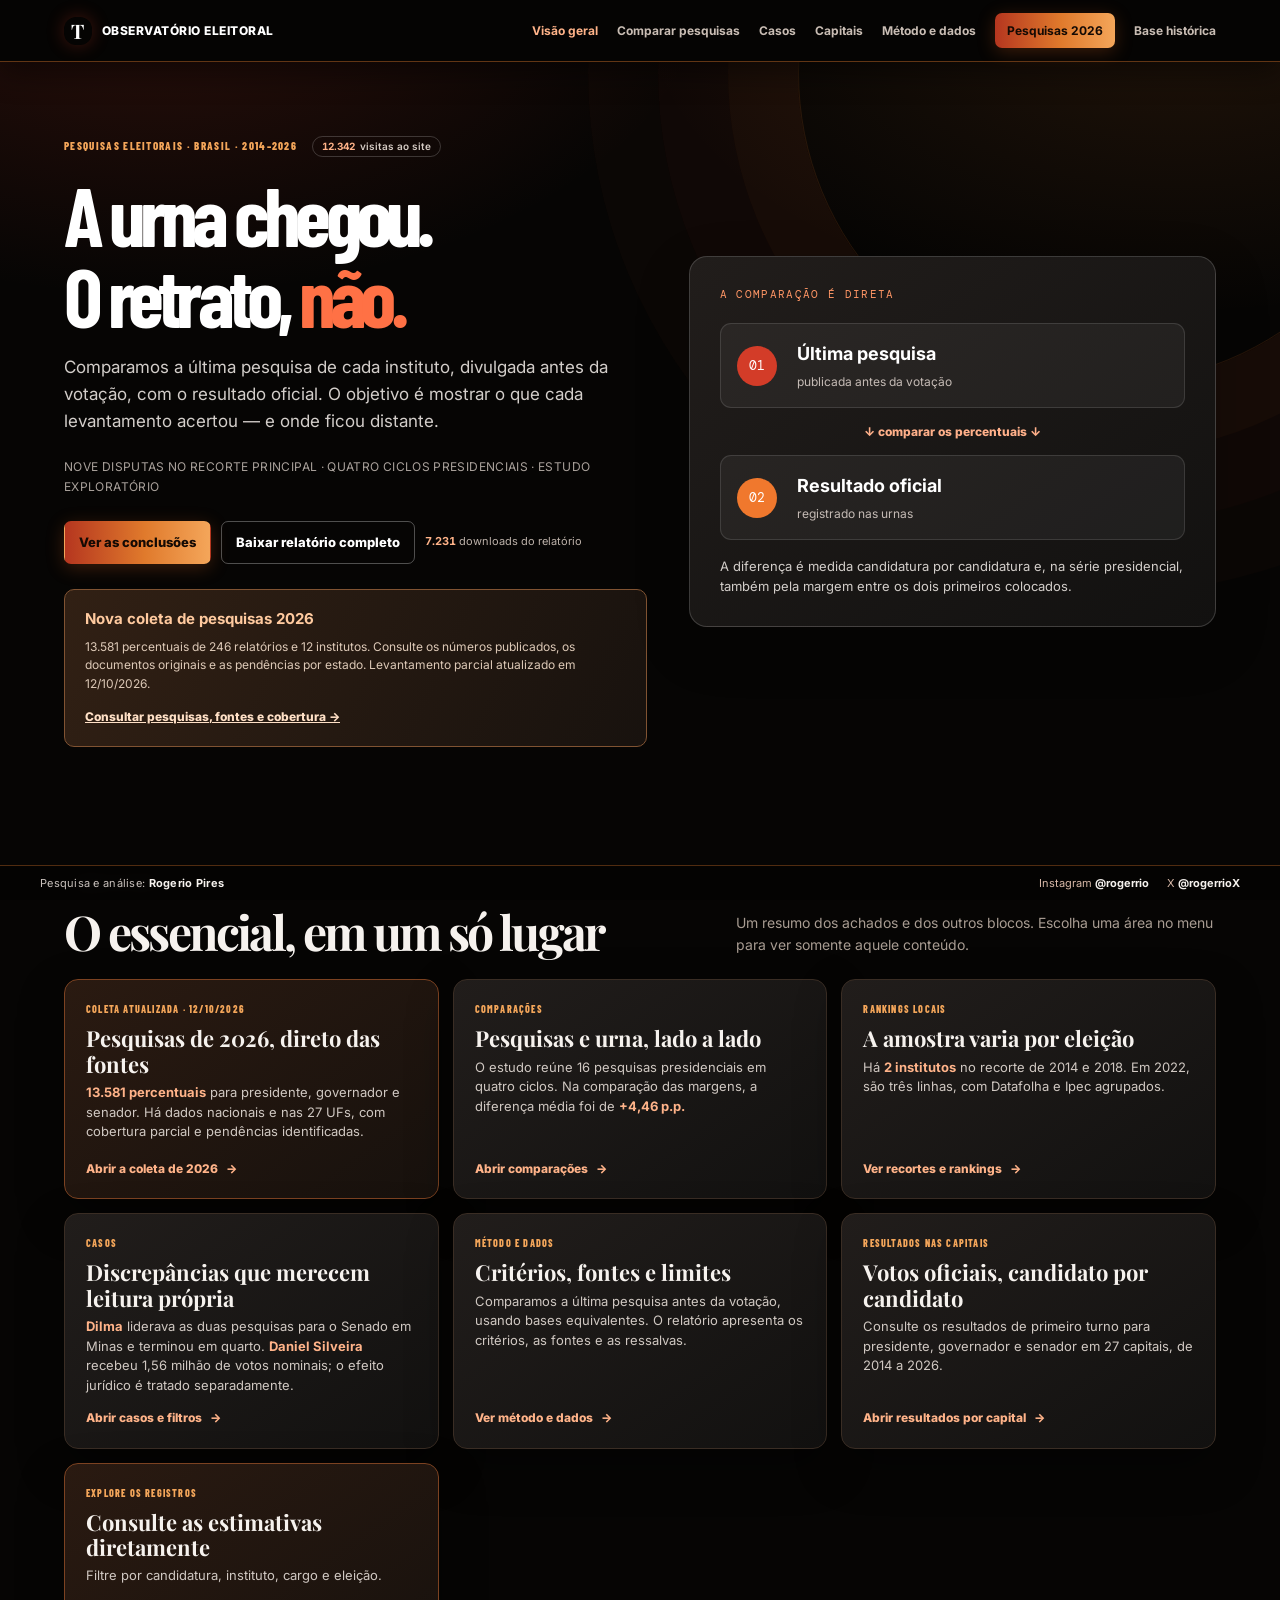
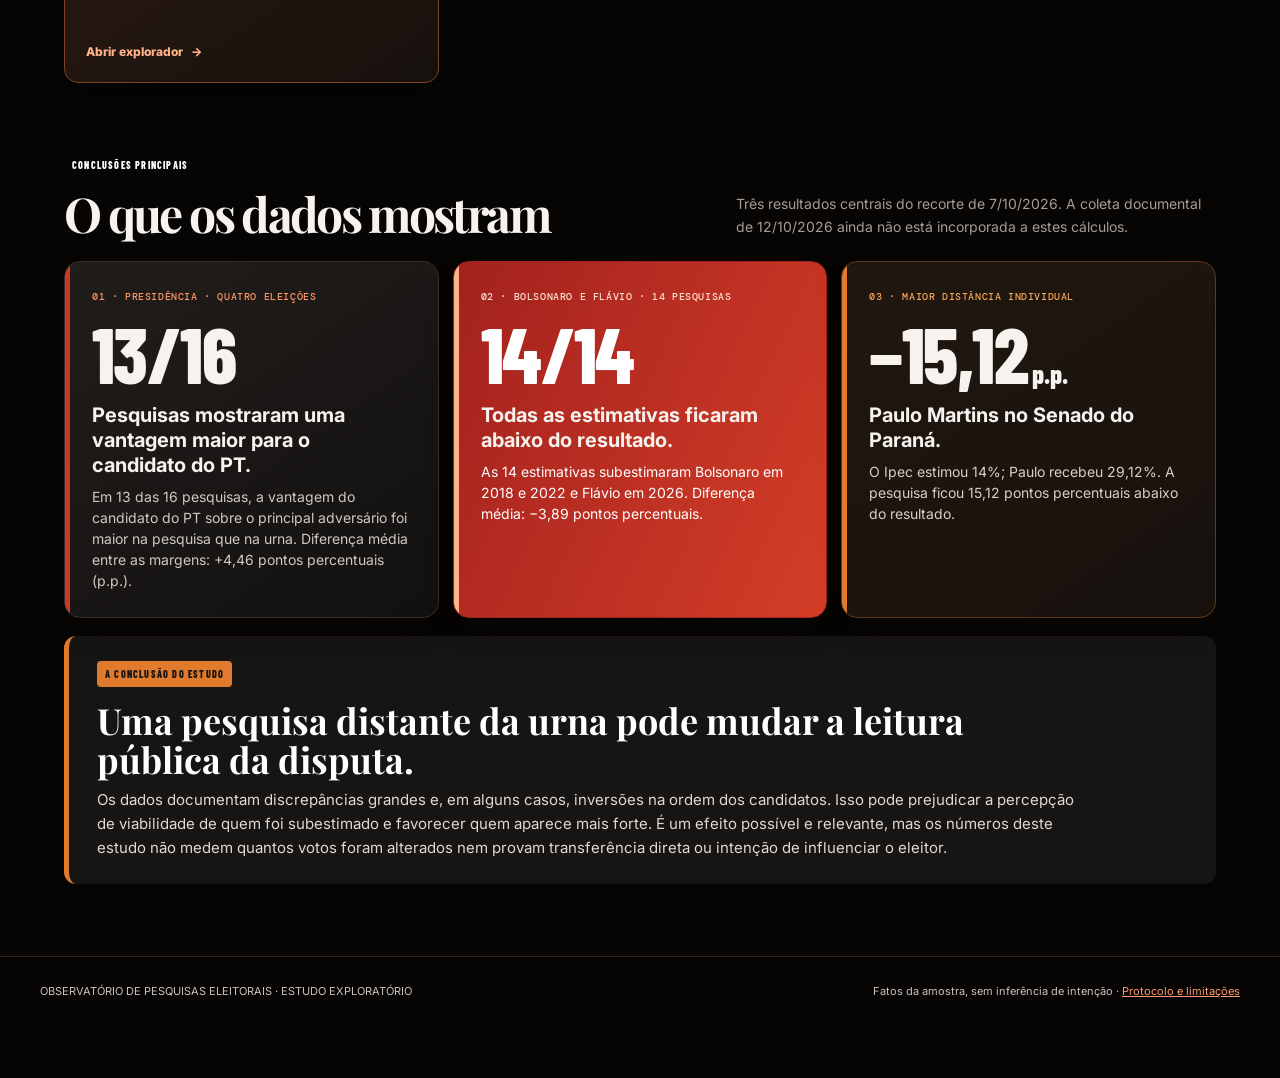
==== commit b0deb1bb: "Usa o menu padrão da Timeline (timeline-menu.js) Co-Authored-By: Claude Opus 5.5 <noreply@anthropic." ====
--- a/docs/index.html
+++ b/docs/index.html
@@ -43,28 +43,7 @@
 </head>
 <body>
 
-<header class="timeline-sitebar" aria-label="Cabeçalho da Revista Timeline">
-  <div class="timeline-sitebar__masthead">
-    <a class="timeline-sitebar__brand" href="https://www.revistatimeline.com/" aria-label="Revista Timeline, página inicial">Timeline</a>
-    <div class="timeline-sitebar__tools">
-      <a class="timeline-sitebar__return" href="https://www.revistatimeline.com/" aria-label="Ir ao site da Revista Timeline">↗ Ir à revista</a>
-    </div>
-  </div>
-  <div class="timeline-sitebar__navigation">
-    <nav class="timeline-sitebar__links" aria-label="Menu principal da Revista Timeline">
-      <a href="https://www.revistatimeline.com/">Início</a>
-      <a href="https://www.revistatimeline.com/podcast">Podcasts</a>
-      <a href="https://lp.revistatimeline.com/">Assine</a>
-      <a href="https://loja.revistatimeline.com/">Loja Timeline</a>
-      <a href="https://observatorio.revistatimeline.com/" aria-current="page">Observatório Eleitoral</a>
-      <a href="https://www.youtube.com/@conversatimeline" target="_blank" rel="noopener noreferrer">YouTube</a>
-      <a href="https://www.instagram.com/_revistatimeline/" target="_blank" rel="noopener noreferrer">Instagram</a>
-      <a href="https://www.facebook.com/profile.php?id=61572807617119" target="_blank" rel="noopener noreferrer">Facebook</a>
-      <a href="https://www.revistatimeline.com/s/caderno-de-cultura">Caderno de Cultura</a>
-      <a href="https://www.revistatimeline.com/about">Sobre</a>
-    </nav>
-  </div>
-</header>
+<script src="https://rogeriotpires-spec.github.io/apuracao-timeline/menu/timeline-menu.js"></script>
 
 <header class="top"><div class="topin"><a class="brand" href="index.html" style="color:white;text-decoration:none"><span class="brandmark">O</span> OBSERVATÓRIO ELEITORAL</a><nav class="nav" aria-label="Áreas do Observatório"><button class="nav-tab" type="button" data-view-target="overview" aria-pressed="true">Visão geral</button><button class="nav-tab" type="button" data-view-target="comparison" aria-pressed="false">Comparar pesquisas</button><button class="nav-tab" type="button" data-view-target="cases" aria-pressed="false">Casos</button><button class="nav-tab" type="button" data-view-target="capital" aria-pressed="false">Capitais</button><button class="nav-tab" type="button" data-view-target="method" aria-pressed="false">Método e dados</button><a class="nav-cta" href="pesquisas-2026.html">Pesquisas 2026</a><a href="explorador.html?v=faixas-erro-20261010">Base histórica</a></nav></div></header>
 <section class="hero"><div class="hero-in"><div><div class="eyebrow">Pesquisas eleitorais · Brasil · 2014–2026 <span class="team-visits"><b data-live-counter="visits">12.342</b> visitas ao site</span></div><h1>A urna chegou.<br>O retrato, <em>não.</em></h1><p class="hero-copy">Comparamos a última pesquisa de cada instituto, divulgada antes da votação, com o resultado oficial. O objetivo é mostrar o que cada levantamento acertou — e onde ficou distante.</p><p class="hero-meta">NOVE DISPUTAS NO RECORTE PRINCIPAL · QUATRO CICLOS PRESIDENCIAIS · ESTUDO EXPLORATÓRIO</p><div class="hero-actions"><a class="btn primary" href="#conclusoes">Ver as conclusões</a><a class="btn" href="relatorio-final.pdf?v=e50d43aa" download>Baixar relatório completo</a><span class="team-downloads"><b data-live-counter="downloads">7.231</b> downloads do relatório</span></div><div class="coleta-home-update"><b>Nova coleta de pesquisas 2026</b><p>13.581 percentuais de 246 relatórios e 12 institutos. Consulte os números publicados, os documentos originais e as pendências por estado. Levantamento parcial atualizado em 12/10/2026.</p><a href="pesquisas-2026.html">Consultar pesquisas, fontes e cobertura →</a></div></div><aside class="hero-flow" aria-label="O que o estudo compara"><div class="flow-title">A comparação é direta</div><div class="flow-step"><span>01</span><div><b>Última pesquisa</b><small>publicada antes da votação</small></div></div><div class="flow-connector">↓ comparar os percentuais ↓</div><div class="flow-step result"><span>02</span><div><b>Resultado oficial</b><small>registrado nas urnas</small></div></div><p>A diferença é medida candidatura por candidatura e, na série presidencial, também pela margem entre os dois primeiros colocados.</p></aside></div></section>
